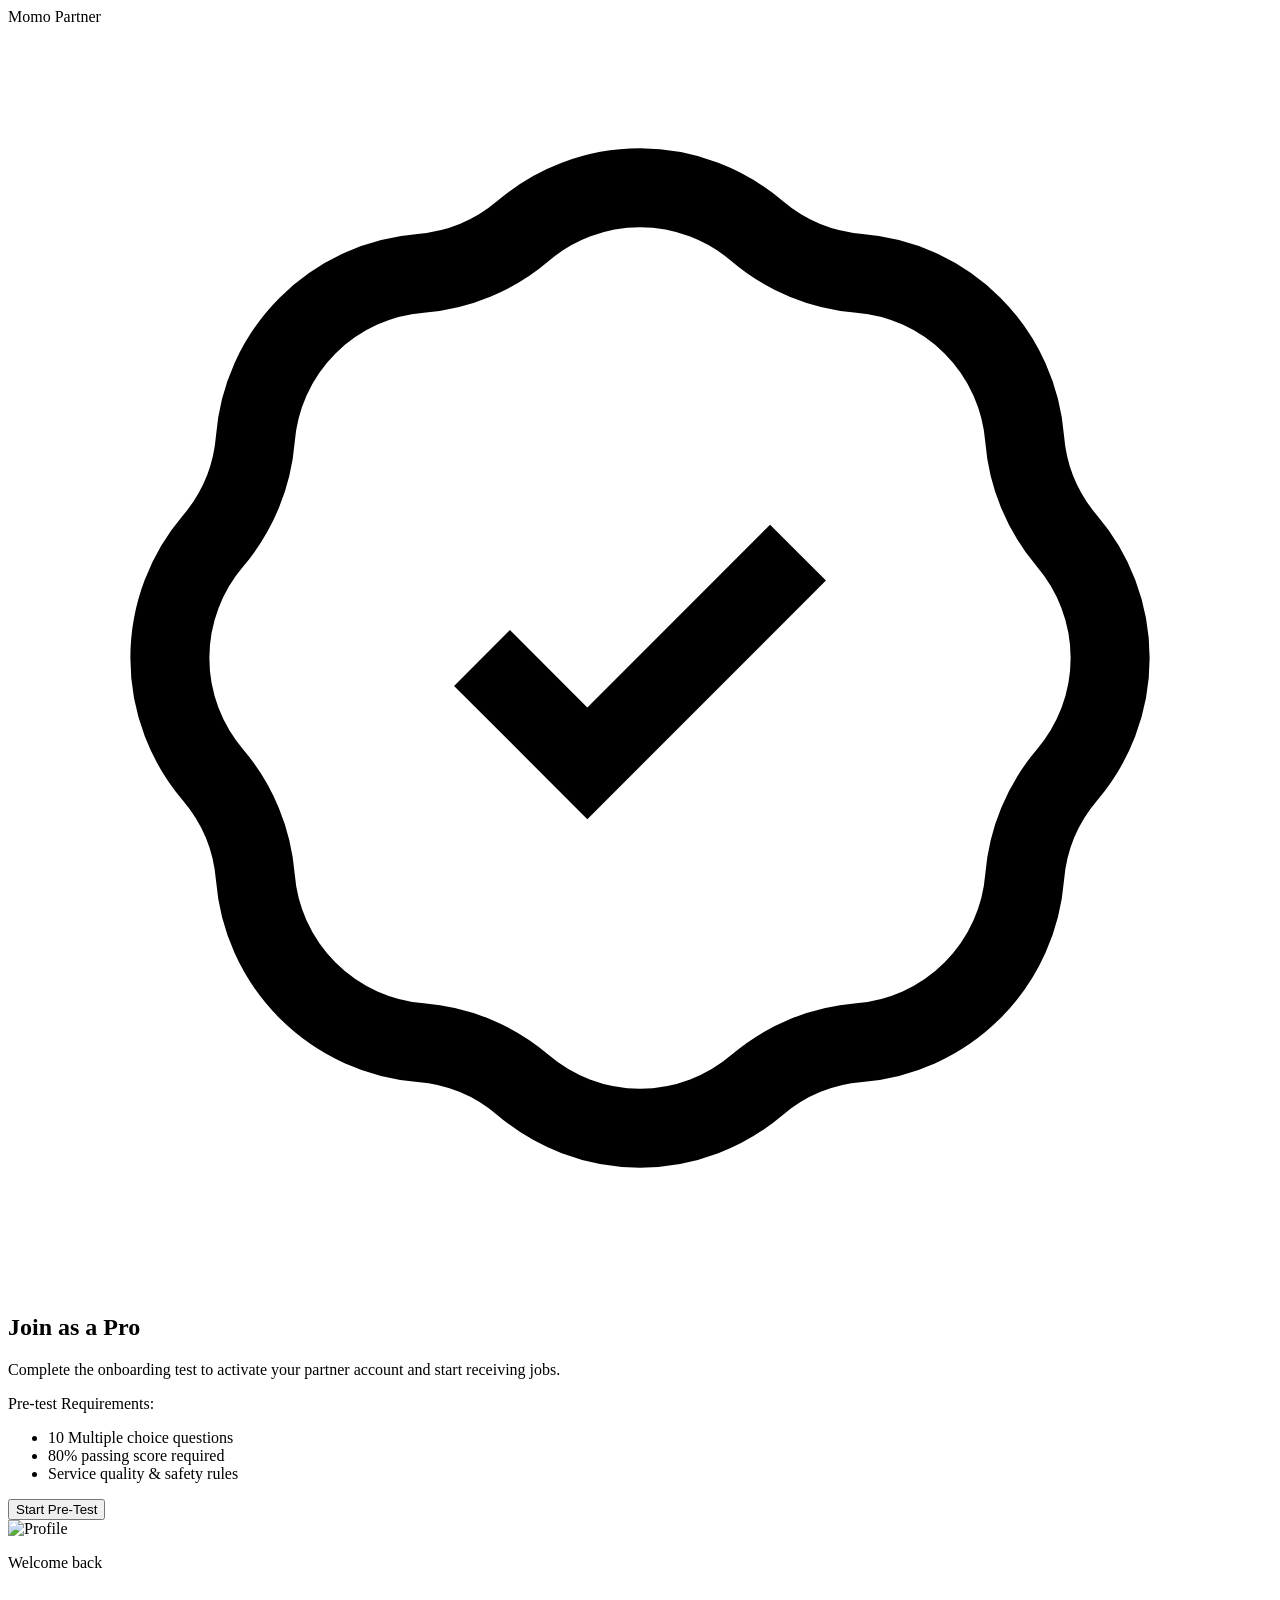
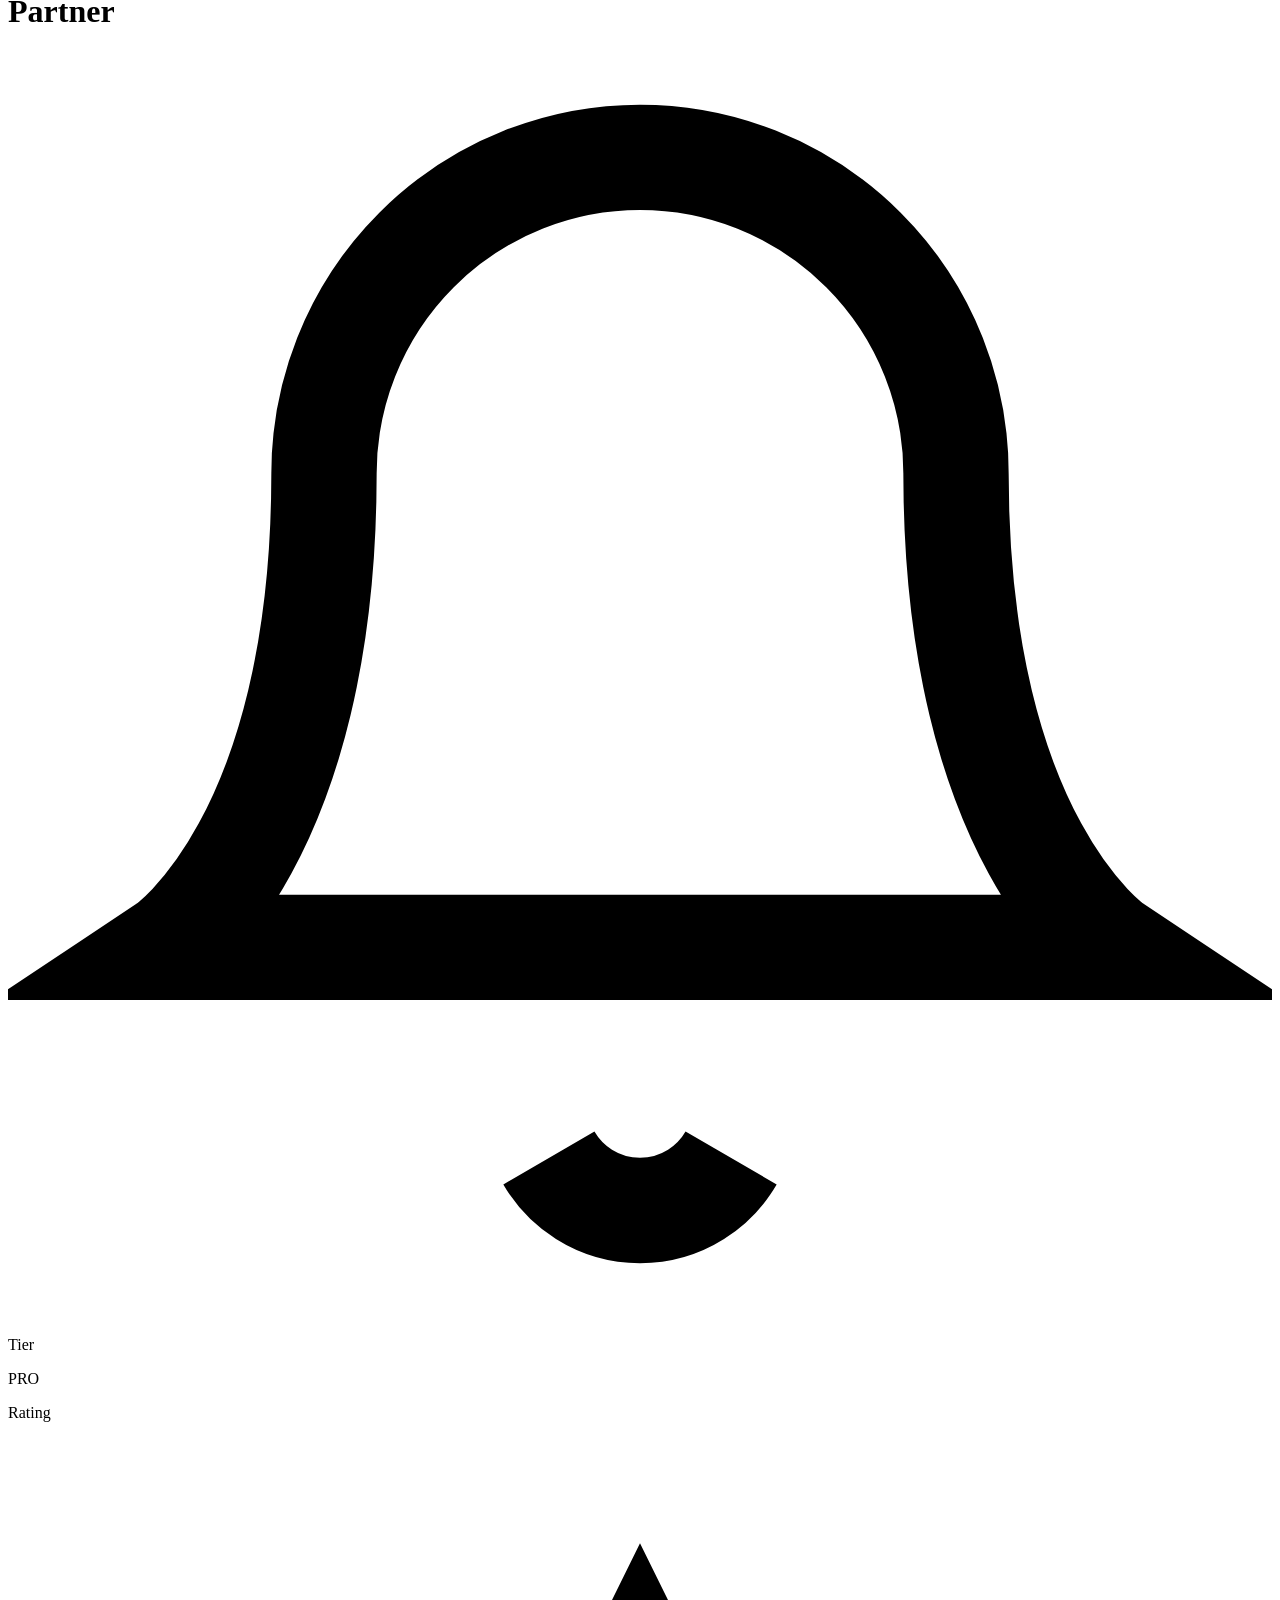
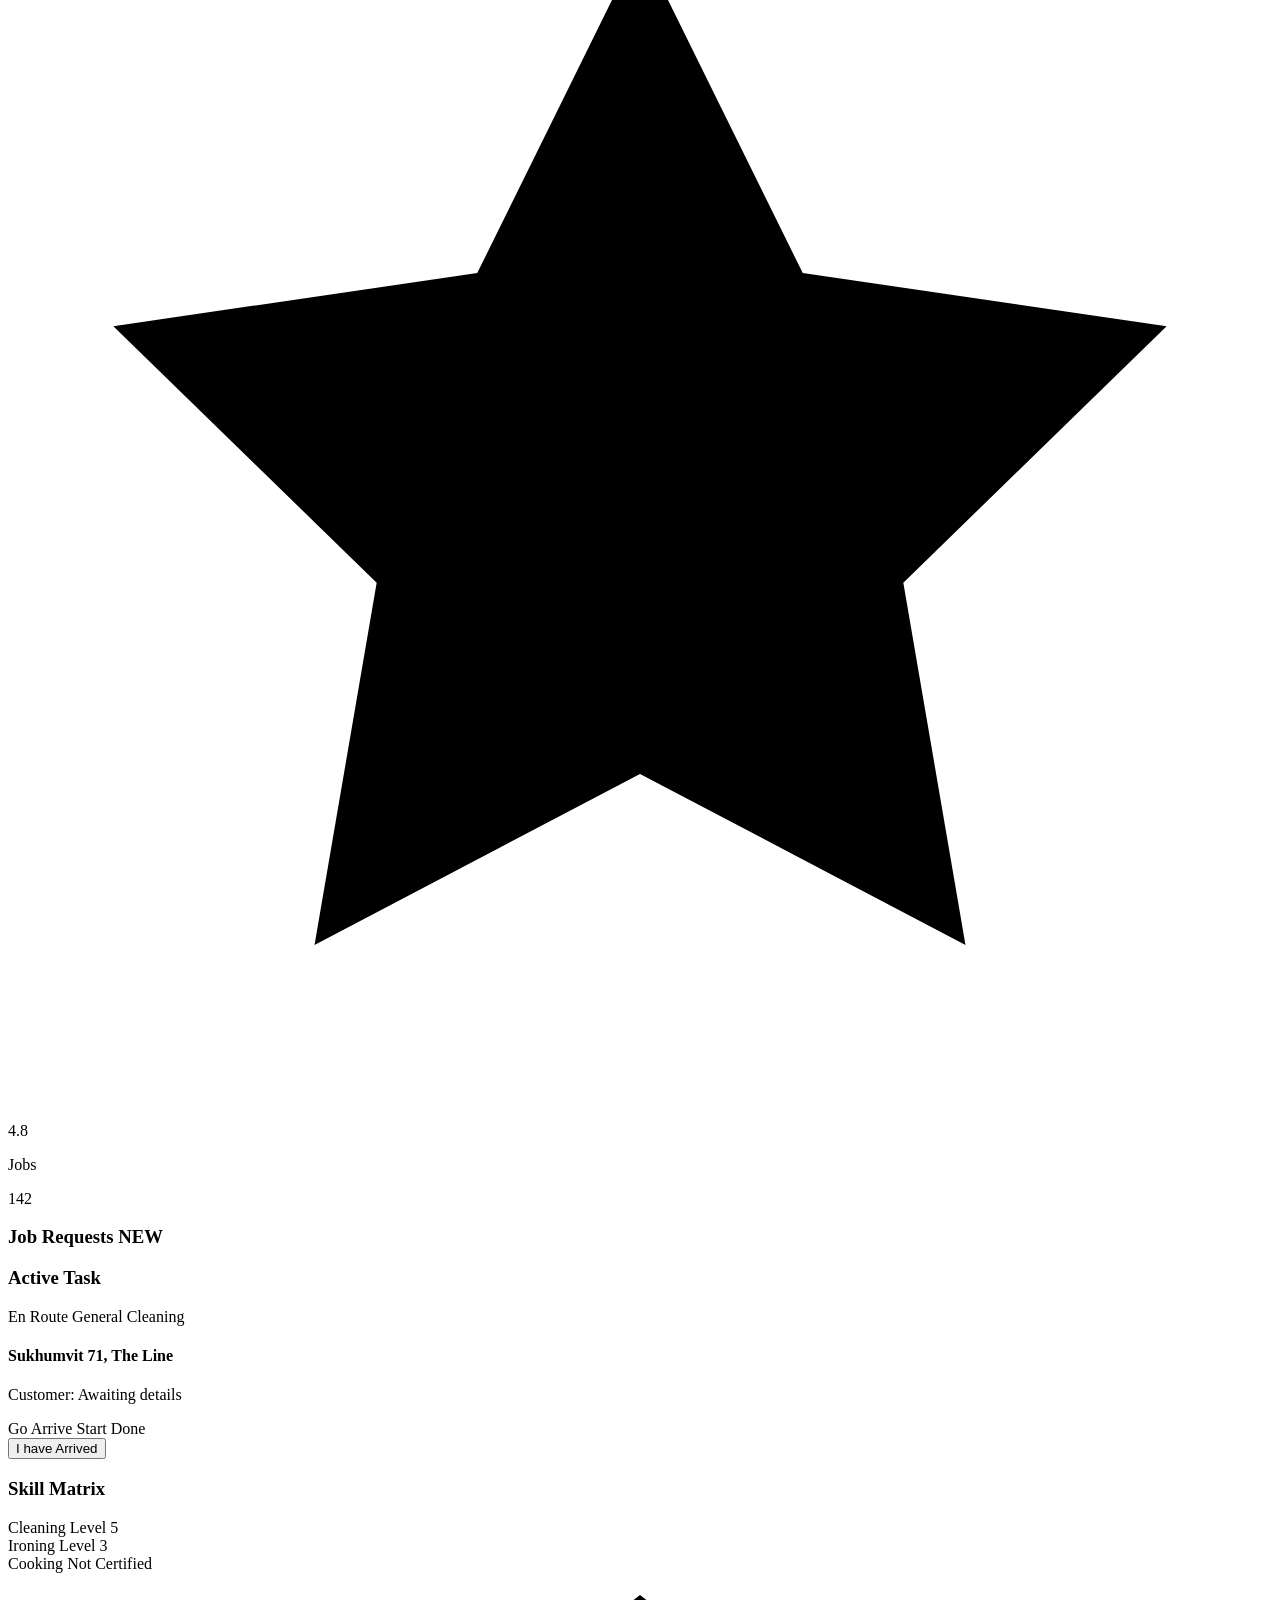
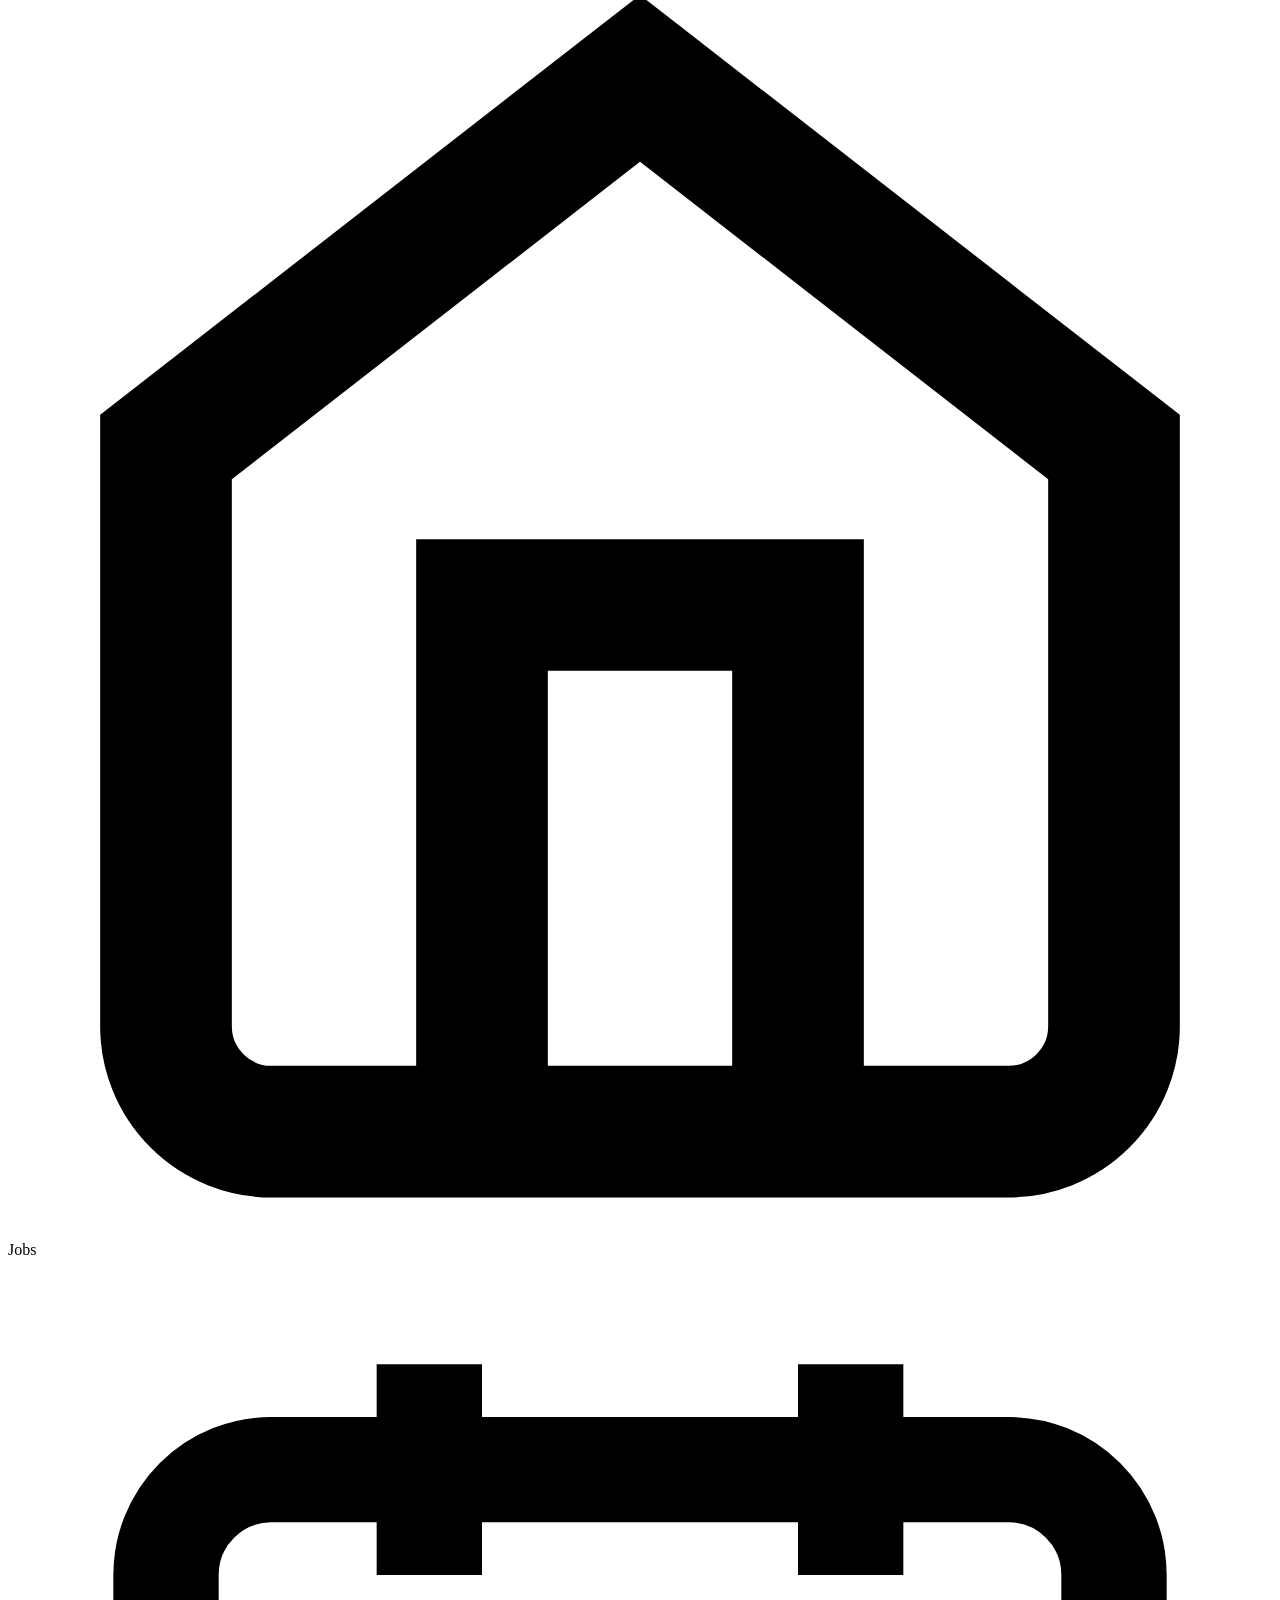
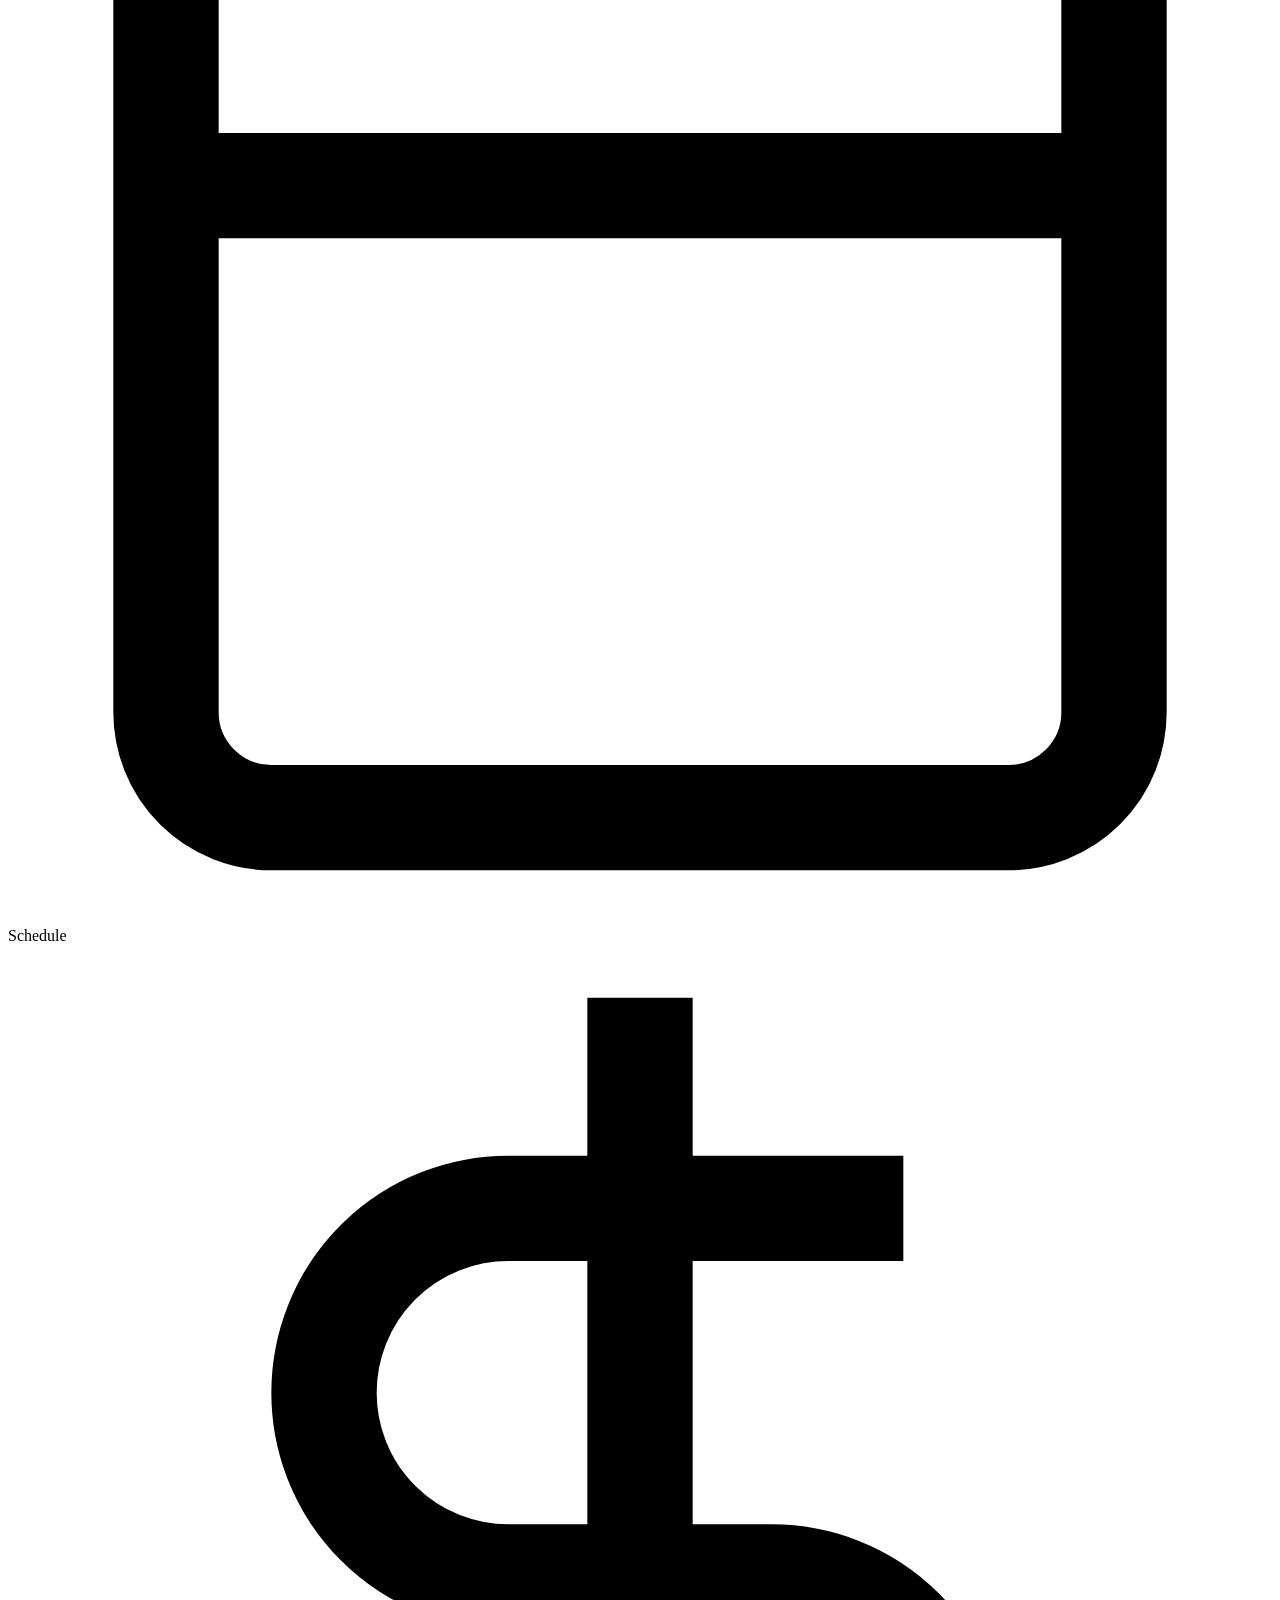
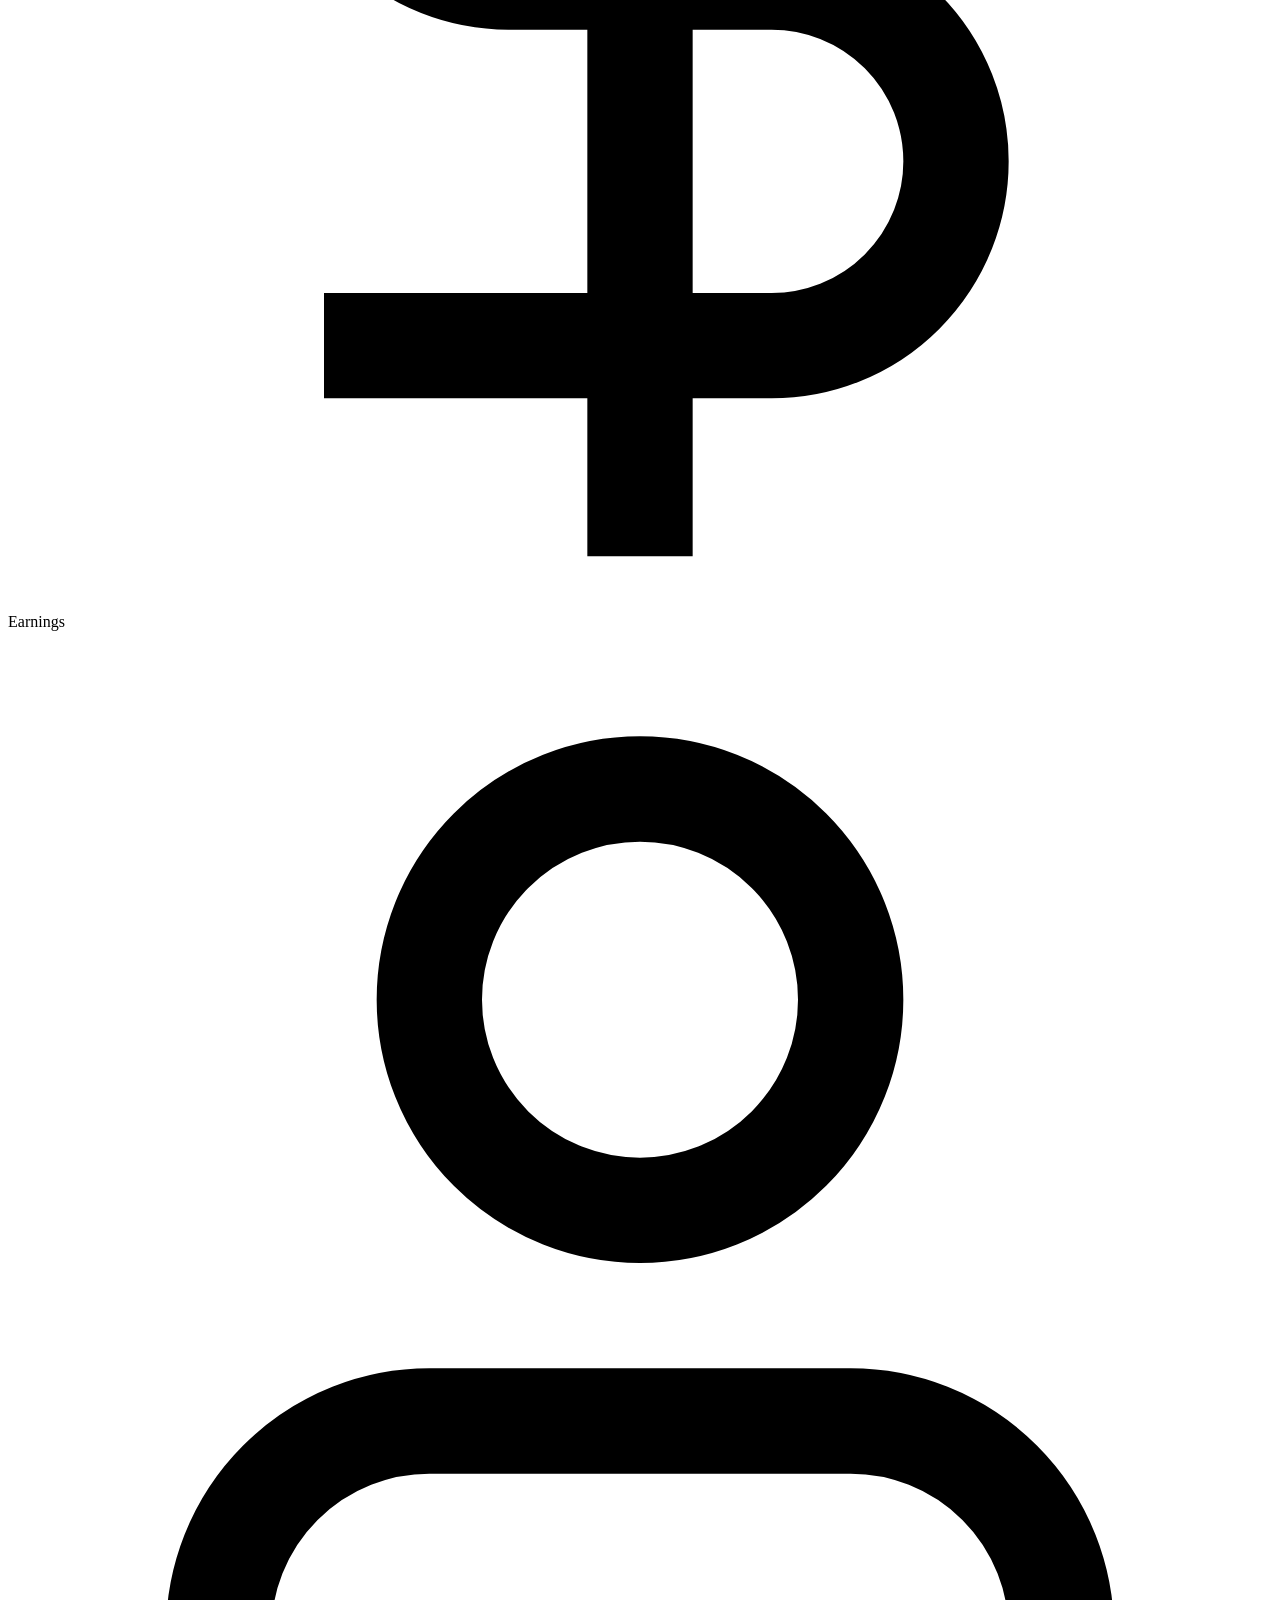
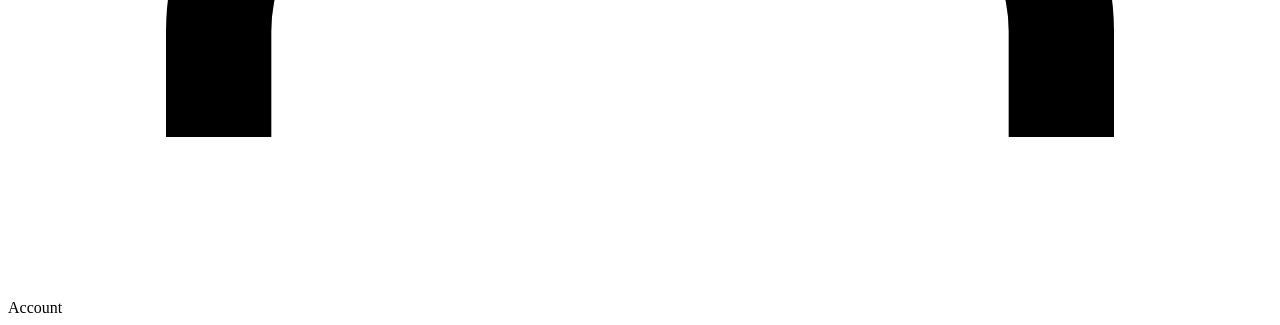
==== app/static/maid/index.html @ bbf33299 "feat: complete milestones 2 & 3 including LIFF integration, maid portal, and full API connectivity" ====
<!DOCTYPE html>
<html lang="en">
<head>
    <meta charset="UTF-8">
    <meta name="viewport" content="width=device-width, initial-scale=1.0, maximum-scale=1.0, user-scalable=no, viewport-fit=cover">
    <title>Momo Pro — Partner Portal</title>
    <script src="https://cdn.tailwindcss.com"></script>
    <script charset="utf-8" src="https://static.line-scdn.net/liff/edge/2/sdk.js"></script>
    <link rel="stylesheet" href="/static/maid/css/maid_style.css">
    <script>
        tailwind.config = {
            theme: {
                extend: {
                    fontFamily: { sans: ['"Inter"', 'sans-serif'] },
                    colors: {
                        partner: { DEFAULT: '#1e40af', light: '#3b82f6', dark: '#1e3a8a', surface: '#eff6ff' },
                        slate: { 800: '#1e293b', 500: '#64748b', 400: '#94a3b8', 100: '#f1f5f9', 50: '#f8fafc' }
                    }
                }
            }
        }
    </script>
</head>
<body>

<div id="app-container">
    
    <div id="loading">
        <div class="spinner-large"></div>
        <div class="font-bold tracking-widest uppercase text-sm mt-2 text-white">Momo Partner</div>
    </div>

    <!-- Intro / Onboarding Screen -->
    <div id="intro-page" class="absolute inset-0 bg-white z-40 hidden flex-col">
        <div class="flex-1 p-8 flex flex-col justify-center items-center text-center">
            <div class="w-24 h-24 bg-partner-surface rounded-full flex items-center justify-center mb-6">
                <svg class="w-12 h-12 text-partner" fill="none" stroke="currentColor" stroke-width="1.5" viewBox="0 0 24 24">
                    <path d="M9 12l2 2 4-4M7.835 4.697a3.42 3.42 0 001.946-.806 3.42 3.42 0 014.438 0 3.42 3.42 0 001.946.806 3.42 3.42 0 013.138 3.138 3.42 3.42 0 00.806 1.946 3.42 3.42 0 010 4.438 3.42 3.42 0 00-.806 1.946 3.42 3.42 0 01-3.138 3.138 3.42 3.42 0 00-1.946.806 3.42 3.42 0 01-4.438 0 3.42 3.42 0 00-1.946-.806 3.42 3.42 0 01-3.138-3.138 3.42 3.42 0 00-.806-1.946 3.42 3.42 0 010-4.438 3.42 3.42 0 00.806-1.946 3.42 3.42 0 013.138-3.138z"></path>
                </svg>
            </div>
            <h2 class="font-extrabold text-[28px] text-slate-800 leading-tight mb-3">Join as a Pro</h2>
            <p class="text-slate-500 text-[14px] mb-8">Complete the onboarding test to activate your partner account and start receiving jobs.</p>
            
            <div class="w-full bg-slate-50 border border-slate-100 rounded-2xl p-5 mb-8 text-left">
                <p class="font-bold text-[14px] text-slate-800 mb-2">Pre-test Requirements:</p>
                <ul class="text-[12px] text-slate-500 space-y-2">
                    <li class="flex items-center gap-2"><div class="w-1.5 h-1.5 rounded-full bg-partner"></div> 10 Multiple choice questions</li>
                    <li class="flex items-center gap-2"><div class="w-1.5 h-1.5 rounded-full bg-partner"></div> 80% passing score required</li>
                    <li class="flex items-center gap-2"><div class="w-1.5 h-1.5 rounded-full bg-partner"></div> Service quality & safety rules</li>
                </ul>
            </div>

            <button onclick="startOnboarding()" class="w-full bg-partner text-white font-bold py-4 rounded-[16px] shadow-lg shadow-partner/20 btn-press">
                Start Pre-Test
            </button>
        </div>
    </div>

    <!-- Main Dashboard -->
    <div id="app-content" class="h-full w-full overflow-y-auto scroll-hide pb-[100px]">
        <div class="h-[env(safe-area-inset-top,0px)] bg-partner"></div>

        <!-- Profile Header -->
        <header class="bg-partner px-6 pt-8 pb-10 rounded-b-[32px] text-white shadow-md relative">
            <div class="flex items-center justify-between mb-6">
                <div class="flex items-center gap-4">
                    <div class="relative">
                        <img id="maid-picture" src="https://ui-avatars.com/api/?name=Partner&background=eff6ff&color=1e40af" class="w-14 h-14 rounded-2xl object-cover border-2 border-white/20" alt="Profile">
                        <div class="absolute -bottom-1 -right-1 w-4 h-4 bg-green-400 border-2 border-partner rounded-full"></div>
                    </div>
                    <div>
                        <p class="text-[11px] font-bold text-white/60 uppercase tracking-widest mb-0.5">Welcome back</p>
                        <h1 class="font-extrabold text-[20px] leading-none" id="maid-name">Partner</h1>
                    </div>
                </div>
                <div class="bg-white/10 p-2.5 rounded-xl border border-white/10">
                    <svg class="w-5 h-5" fill="none" stroke="currentColor" stroke-width="2" viewBox="0 0 24 24"><path d="M18 8A6 6 0 0 0 6 8c0 7-3 9-3 9h18s-3-2-3-9"></path><path d="M13.73 21a2 2 0 0 1-3.46 0"></path></svg>
                </div>
            </div>

            <div class="bg-white/10 border border-white/20 rounded-2xl p-4 flex items-center justify-between backdrop-blur-sm">
                <div class="text-center flex-1">
                    <p class="text-[10px] uppercase font-bold text-white/60 mb-1">Tier</p>
                    <p class="text-[16px] font-black tracking-tight" id="maid-tier">PRO</p>
                </div>
                <div class="w-[1px] h-8 bg-white/20"></div>
                <div class="text-center flex-1">
                    <p class="text-[10px] uppercase font-bold text-white/60 mb-1">Rating</p>
                    <div class="flex items-center justify-center gap-1">
                        <svg class="w-3.5 h-3.5 text-yellow-400 fill-current" viewBox="0 0 24 24"><polygon points="12,2 15.09,8.26 22,9.27 17,14.14 18.18,21.02 12,17.77 5.82,21.02 7,14.14 2,9.27 8.91,8.26"/></svg>
                        <p class="text-[16px] font-black tracking-tight" id="maid-rating">4.8</p>
                    </div>
                </div>
                <div class="w-[1px] h-8 bg-white/20"></div>
                <div class="text-center flex-1">
                    <p class="text-[10px] uppercase font-bold text-white/60 mb-1">Jobs</p>
                    <p class="text-[16px] font-black tracking-tight" id="maid-jobs">142</p>
                </div>
            </div>
        </header>

        <!-- Broadcast Jobs -->
        <section class="px-6 mt-6">
            <div class="flex items-center justify-between mb-4">
                <h3 class="font-bold text-slate-800 text-[16px]">Job Requests <span class="bg-red-500 text-white text-[10px] px-2 py-0.5 rounded-full ml-1 animate-pulse">NEW</span></h3>
            </div>
            
            <div class="flex flex-col gap-4" id="jobs-container">
                <!-- Jobs will be rendered here by JS -->
            </div>
        </section>

        <!-- Active Job Tracking (Hidden by default, shown when job accepted) -->
        <section id="active-job-section" class="px-6 mt-8 hidden">
            <h3 class="font-bold text-slate-800 text-[16px] mb-4">Active Task</h3>
            <div class="bg-slate-800 rounded-[20px] p-5 text-white shadow-xl relative overflow-hidden">
                <div class="absolute right-0 top-0 w-32 h-32 bg-white/5 rounded-full blur-xl -mr-10 -mt-10"></div>
                <div class="relative z-10">
                    <div class="flex items-center justify-between mb-2">
                        <span class="bg-partner text-[10px] font-bold px-2 py-1 rounded uppercase tracking-widest">En Route</span>
                        <span class="font-bold text-[14px]" id="active-job-type">General Cleaning</span>
                    </div>
                    <h4 class="font-black text-[20px] mb-1" id="active-job-location">Sukhumvit 71, The Line</h4>
                    <p class="text-[12px] text-slate-400 mb-6">Customer: Awaiting details</p>
                    
                    <div class="grid grid-cols-4 gap-2 mb-2">
                        <div class="h-1.5 bg-partner rounded-full"></div>
                        <div class="h-1.5 bg-slate-600 rounded-full" id="prog-2"></div>
                        <div class="h-1.5 bg-slate-600 rounded-full" id="prog-3"></div>
                        <div class="h-1.5 bg-slate-600 rounded-full" id="prog-4"></div>
                    </div>
                    <div class="flex justify-between text-[10px] font-bold text-slate-400 uppercase">
                        <span>Go</span>
                        <span>Arrive</span>
                        <span>Start</span>
                        <span>Done</span>
                    </div>

                    <button id="status-btn" class="w-full bg-white text-slate-900 font-black text-[14px] py-4 rounded-xl mt-6 btn-press" onclick="nextStatus()">
                        I have Arrived
                    </button>
                </div>
            </div>
        </section>
        
        <!-- Skill Matrix -->
        <section class="px-6 mt-8 mb-6">
            <h3 class="font-bold text-slate-800 text-[16px] mb-4">Skill Matrix</h3>
            <div class="bg-white rounded-[20px] p-5 shadow-card border border-slate-100 flex flex-col gap-3">
                <!-- Skill -->
                <div>
                    <div class="flex justify-between items-center mb-1">
                        <span class="text-[13px] font-bold text-slate-800">Cleaning</span>
                        <span class="text-[12px] font-black text-partner">Level 5</span>
                    </div>
                    <div class="w-full bg-slate-100 rounded-full h-2">
                        <div class="bg-partner h-2 rounded-full" style="width: 100%"></div>
                    </div>
                </div>
                <!-- Skill -->
                <div>
                    <div class="flex justify-between items-center mb-1">
                        <span class="text-[13px] font-bold text-slate-800">Ironing</span>
                        <span class="text-[12px] font-black text-partner">Level 3</span>
                    </div>
                    <div class="w-full bg-slate-100 rounded-full h-2">
                        <div class="bg-partner h-2 rounded-full" style="width: 60%"></div>
                    </div>
                </div>
                <!-- Skill -->
                <div>
                    <div class="flex justify-between items-center mb-1">
                        <span class="text-[13px] font-bold text-slate-800">Cooking</span>
                        <span class="text-[12px] font-bold text-slate-400">Not Certified</span>
                    </div>
                    <div class="w-full bg-slate-100 rounded-full h-2">
                        <div class="bg-slate-300 h-2 rounded-full" style="width: 0%"></div>
                    </div>
                </div>
            </div>
        </section>

    </div>

    <!-- Navigation -->
    <nav class="fixed bottom-0 w-full max-w-[430px] bg-white border-t border-slate-100 px-6 py-4 flex justify-between items-center pb-[calc(1rem+env(safe-area-inset-bottom))] z-20">
        <div class="flex flex-col items-center gap-1 text-partner cursor-pointer">
            <svg class="w-6 h-6" fill="none" stroke="currentColor" stroke-width="2.5" viewBox="0 0 24 24"><path d="M3 9l9-7 9 7v11a2 2 0 0 1-2 2H5a2 2 0 0 1-2-2z"></path><polyline points="9 22 9 12 15 12 15 22"></polyline></svg>
            <span class="text-[10px] font-bold">Jobs</span>
        </div>
        <div class="flex flex-col items-center gap-1 text-slate-400 cursor-pointer" onclick="showToast('Schedule management coming soon', 'info')">
            <svg class="w-6 h-6" fill="none" stroke="currentColor" stroke-width="2" viewBox="0 0 24 24"><rect x="3" y="4" width="18" height="18" rx="2" ry="2"></rect><line x1="16" y1="2" x2="16" y2="6"></line><line x1="8" y1="2" x2="8" y2="6"></line><line x1="3" y1="10" x2="21" y2="10"></line></svg>
            <span class="text-[10px] font-bold">Schedule</span>
        </div>
        <div class="flex flex-col items-center gap-1 text-slate-400 cursor-pointer" onclick="showToast('Earnings dashboard coming soon', 'info')">
            <svg class="w-6 h-6" fill="none" stroke="currentColor" stroke-width="2" viewBox="0 0 24 24"><line x1="12" y1="1" x2="12" y2="23"></line><path d="M17 5H9.5a3.5 3.5 0 0 0 0 7h5a3.5 3.5 0 0 1 0 7H6"></path></svg>
            <span class="text-[10px] font-bold">Earnings</span>
        </div>
        <div class="flex flex-col items-center gap-1 text-slate-400 cursor-pointer" onclick="showToast('Partner settings coming soon', 'info')">
            <svg class="w-6 h-6" fill="none" stroke="currentColor" stroke-width="2" viewBox="0 0 24 24"><path d="M20 21v-2a4 4 0 0 0-4-4H8a4 4 0 0 0-4 4v2"></path><circle cx="12" cy="7" r="4"></circle></svg>
            <span class="text-[10px] font-bold">Account</span>
        </div>
    </nav>
</div>

<script src="/static/maid/js/maid_app.js"></script>
</body>
</html>
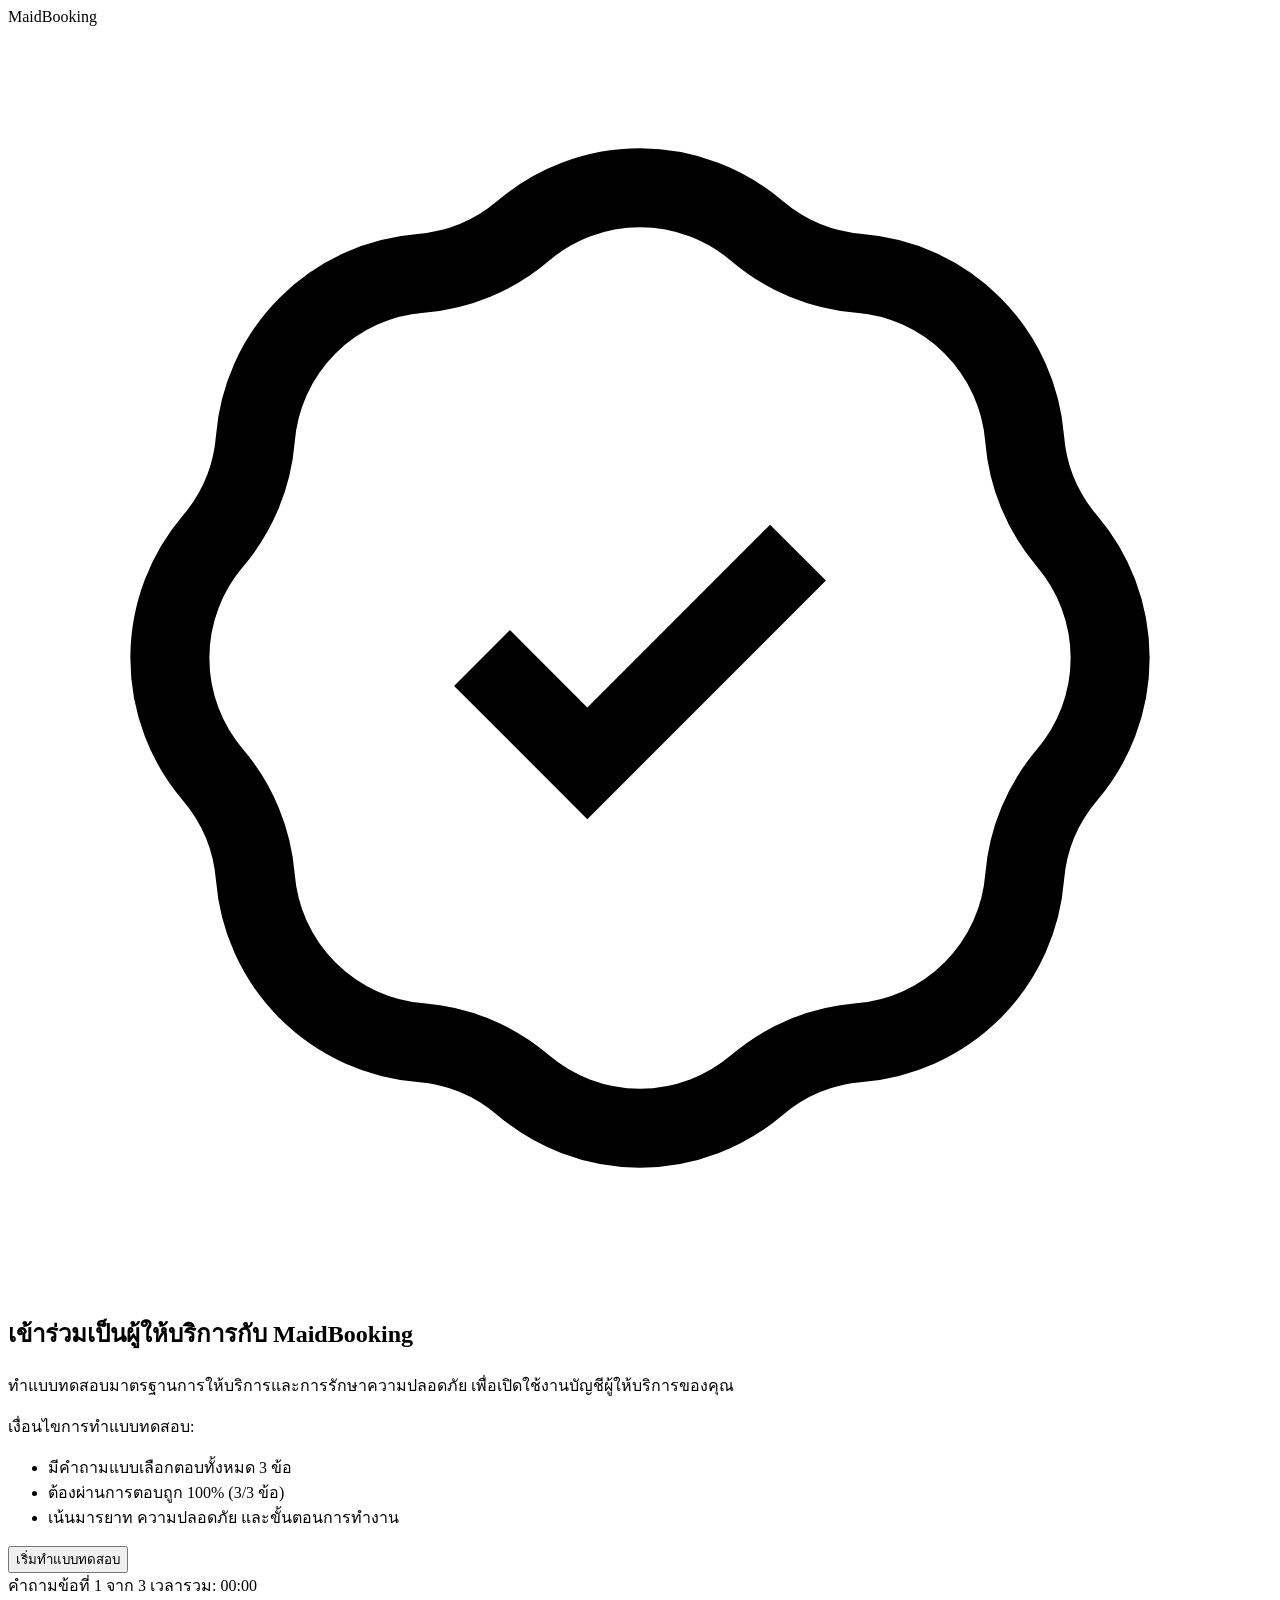
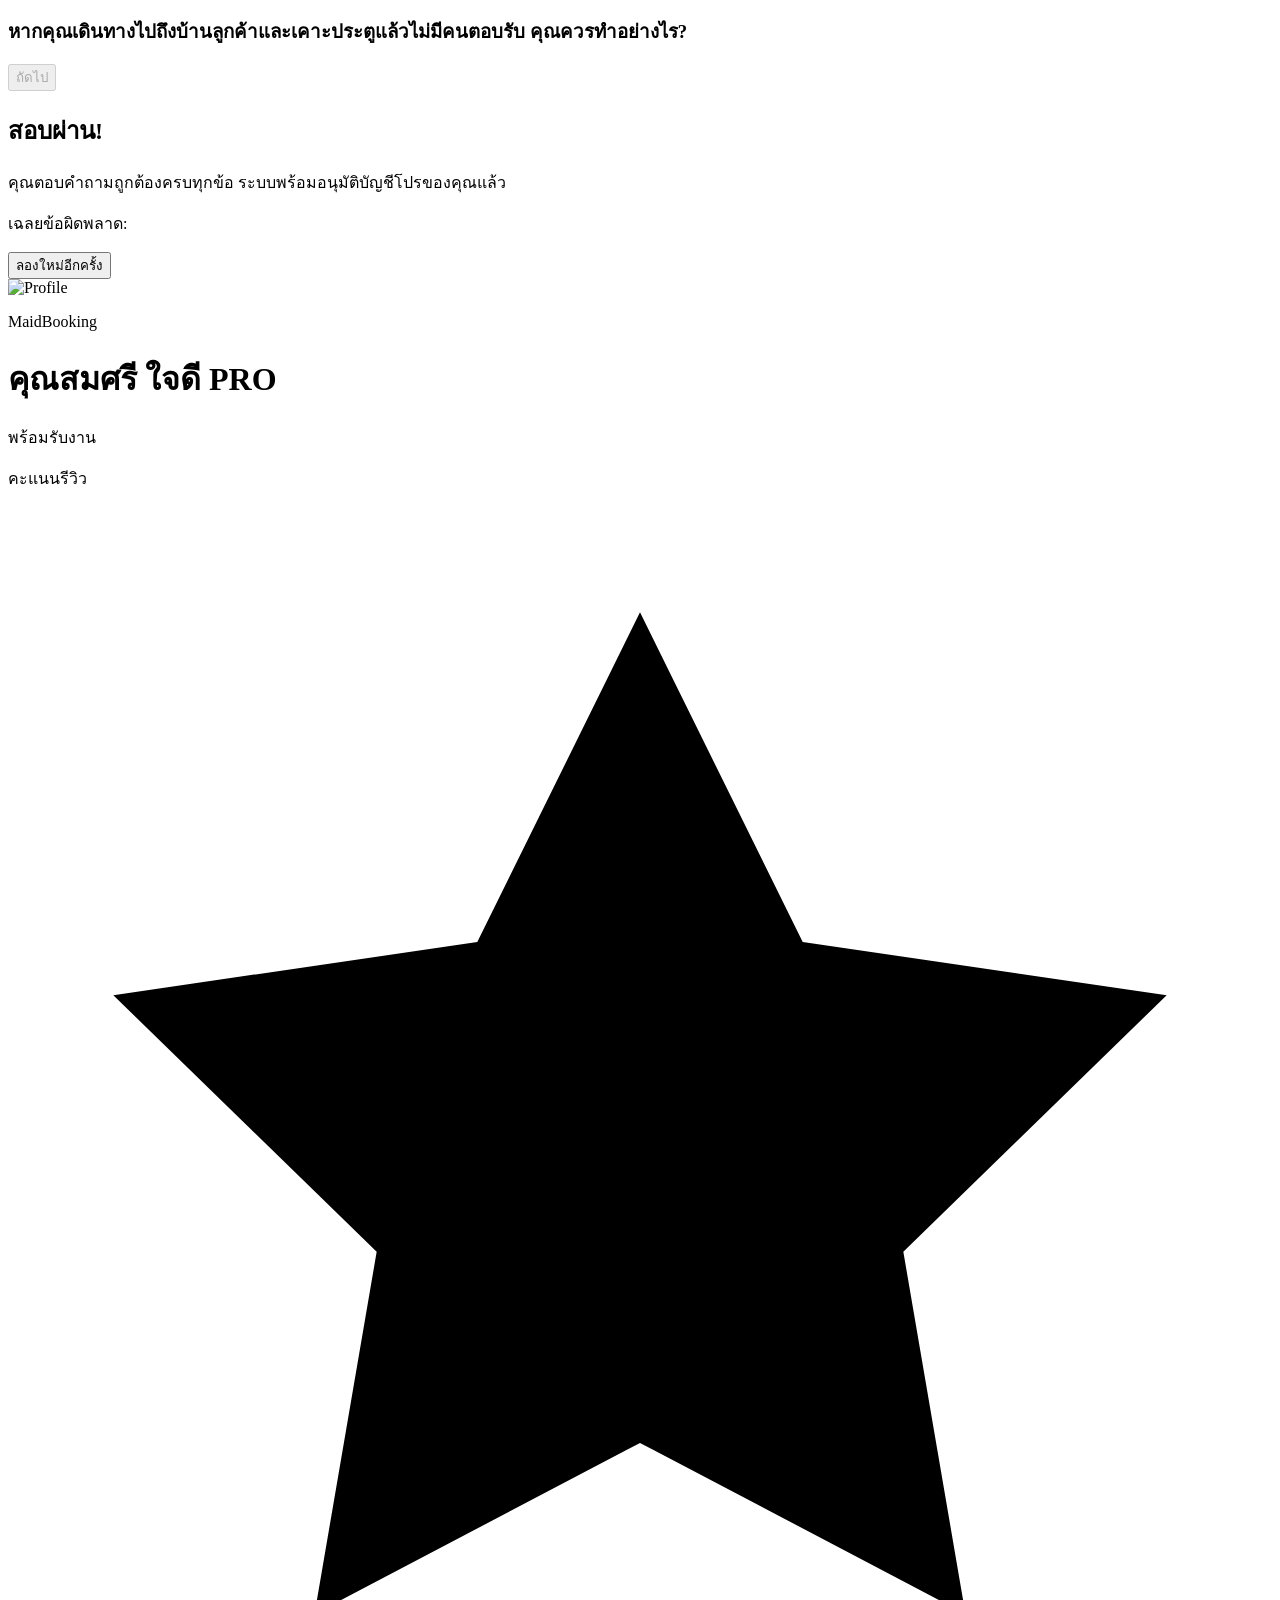
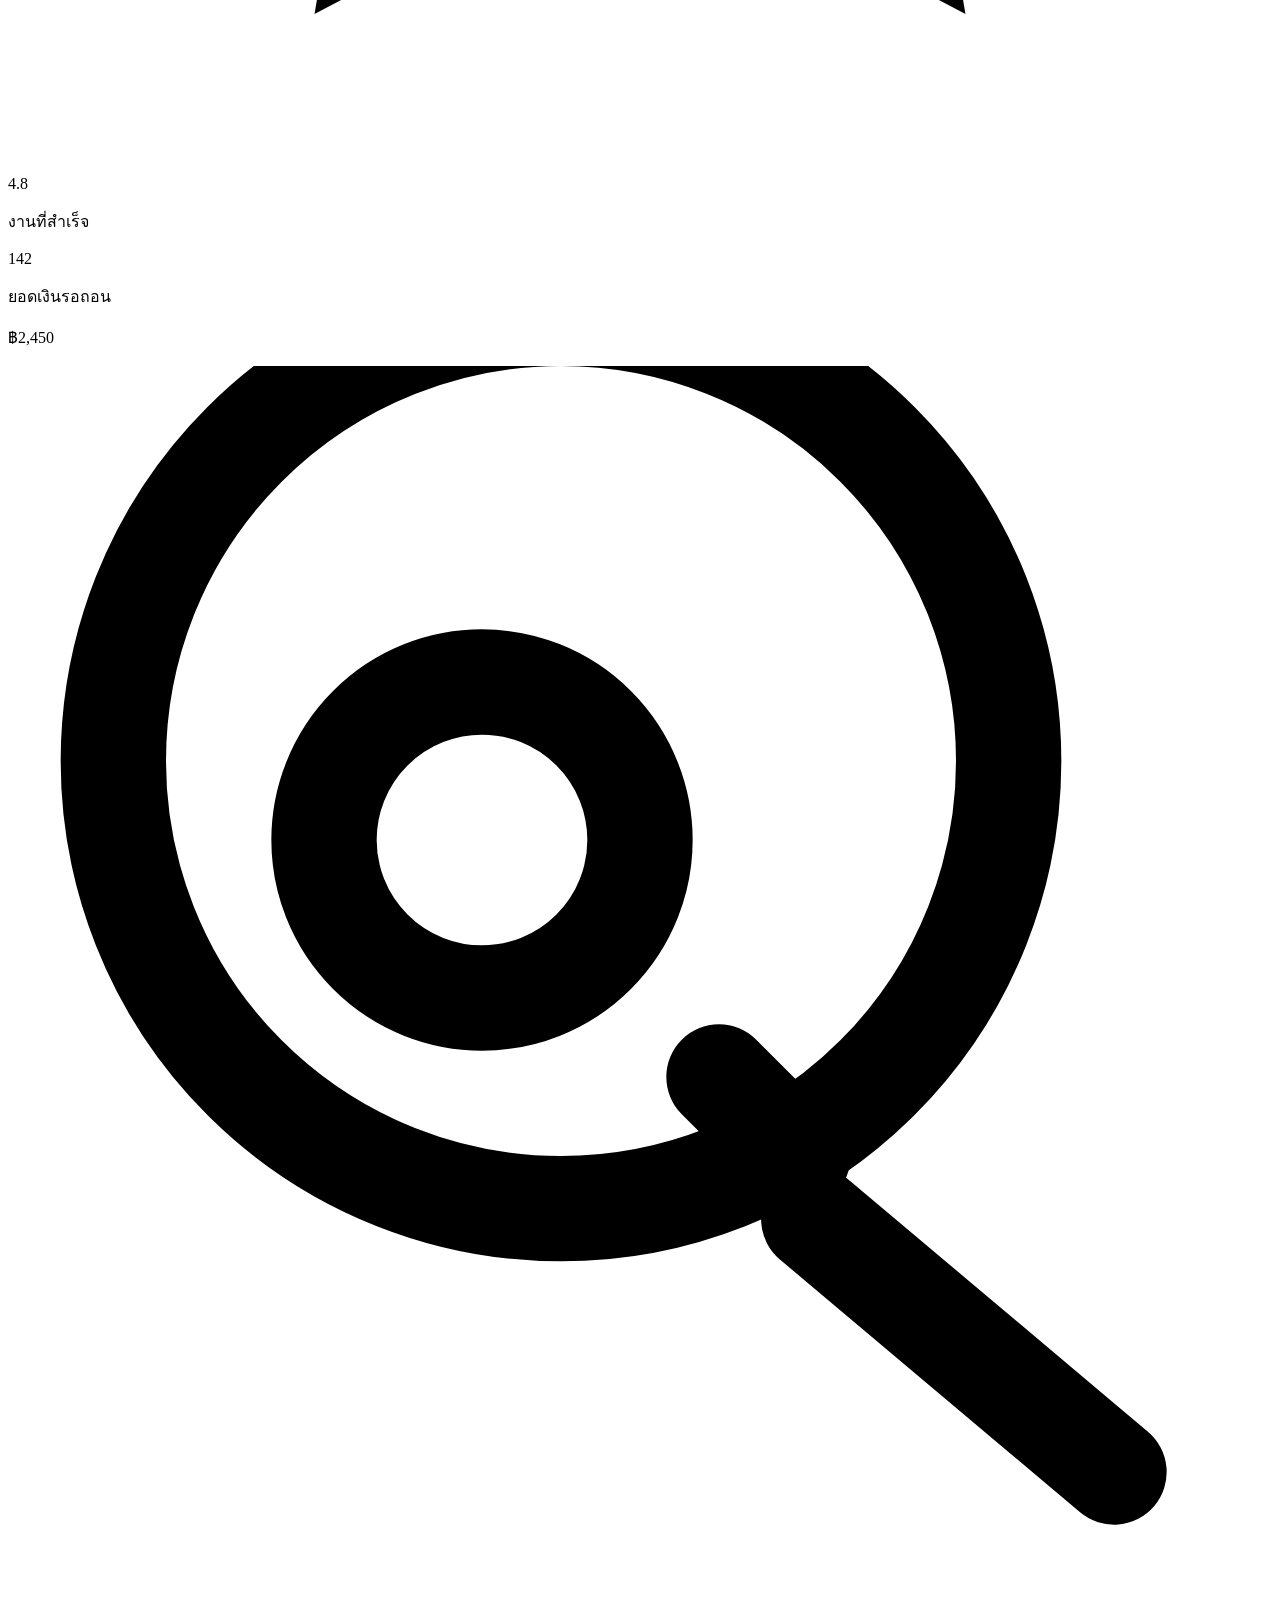
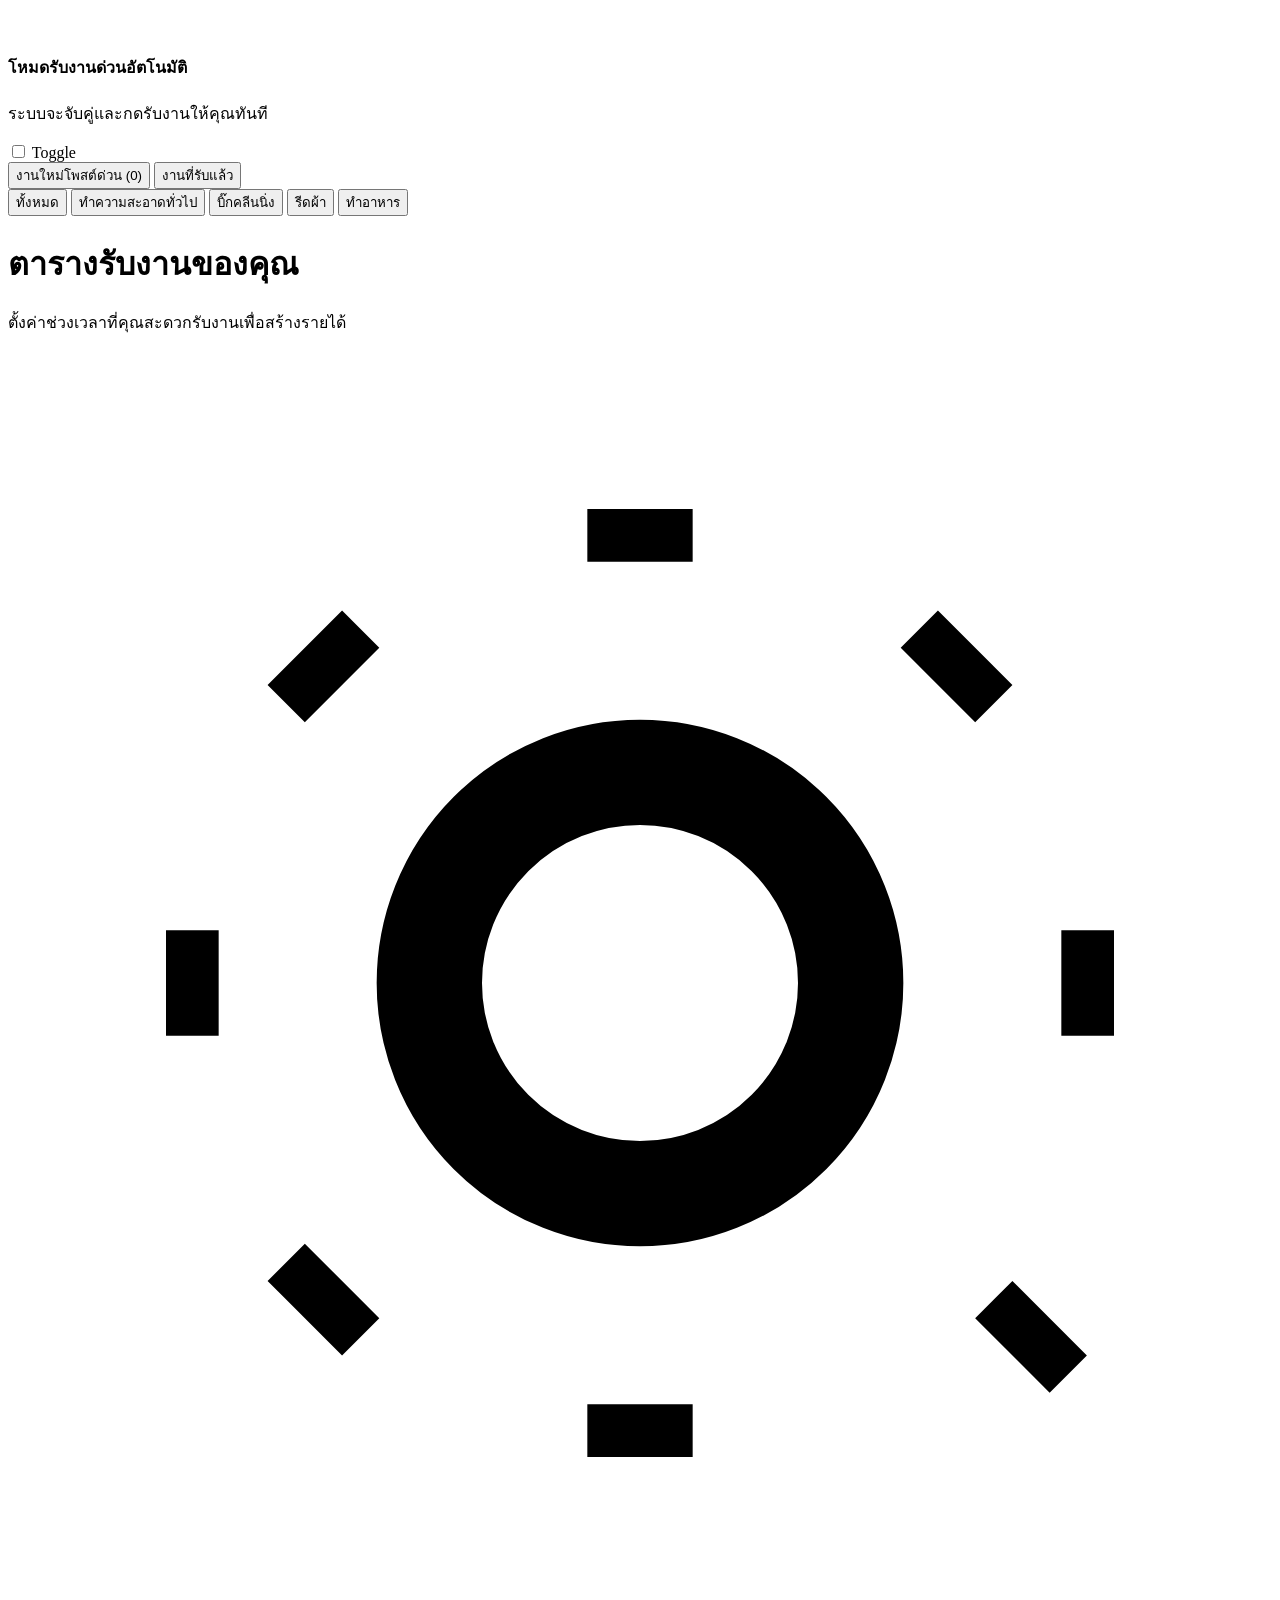
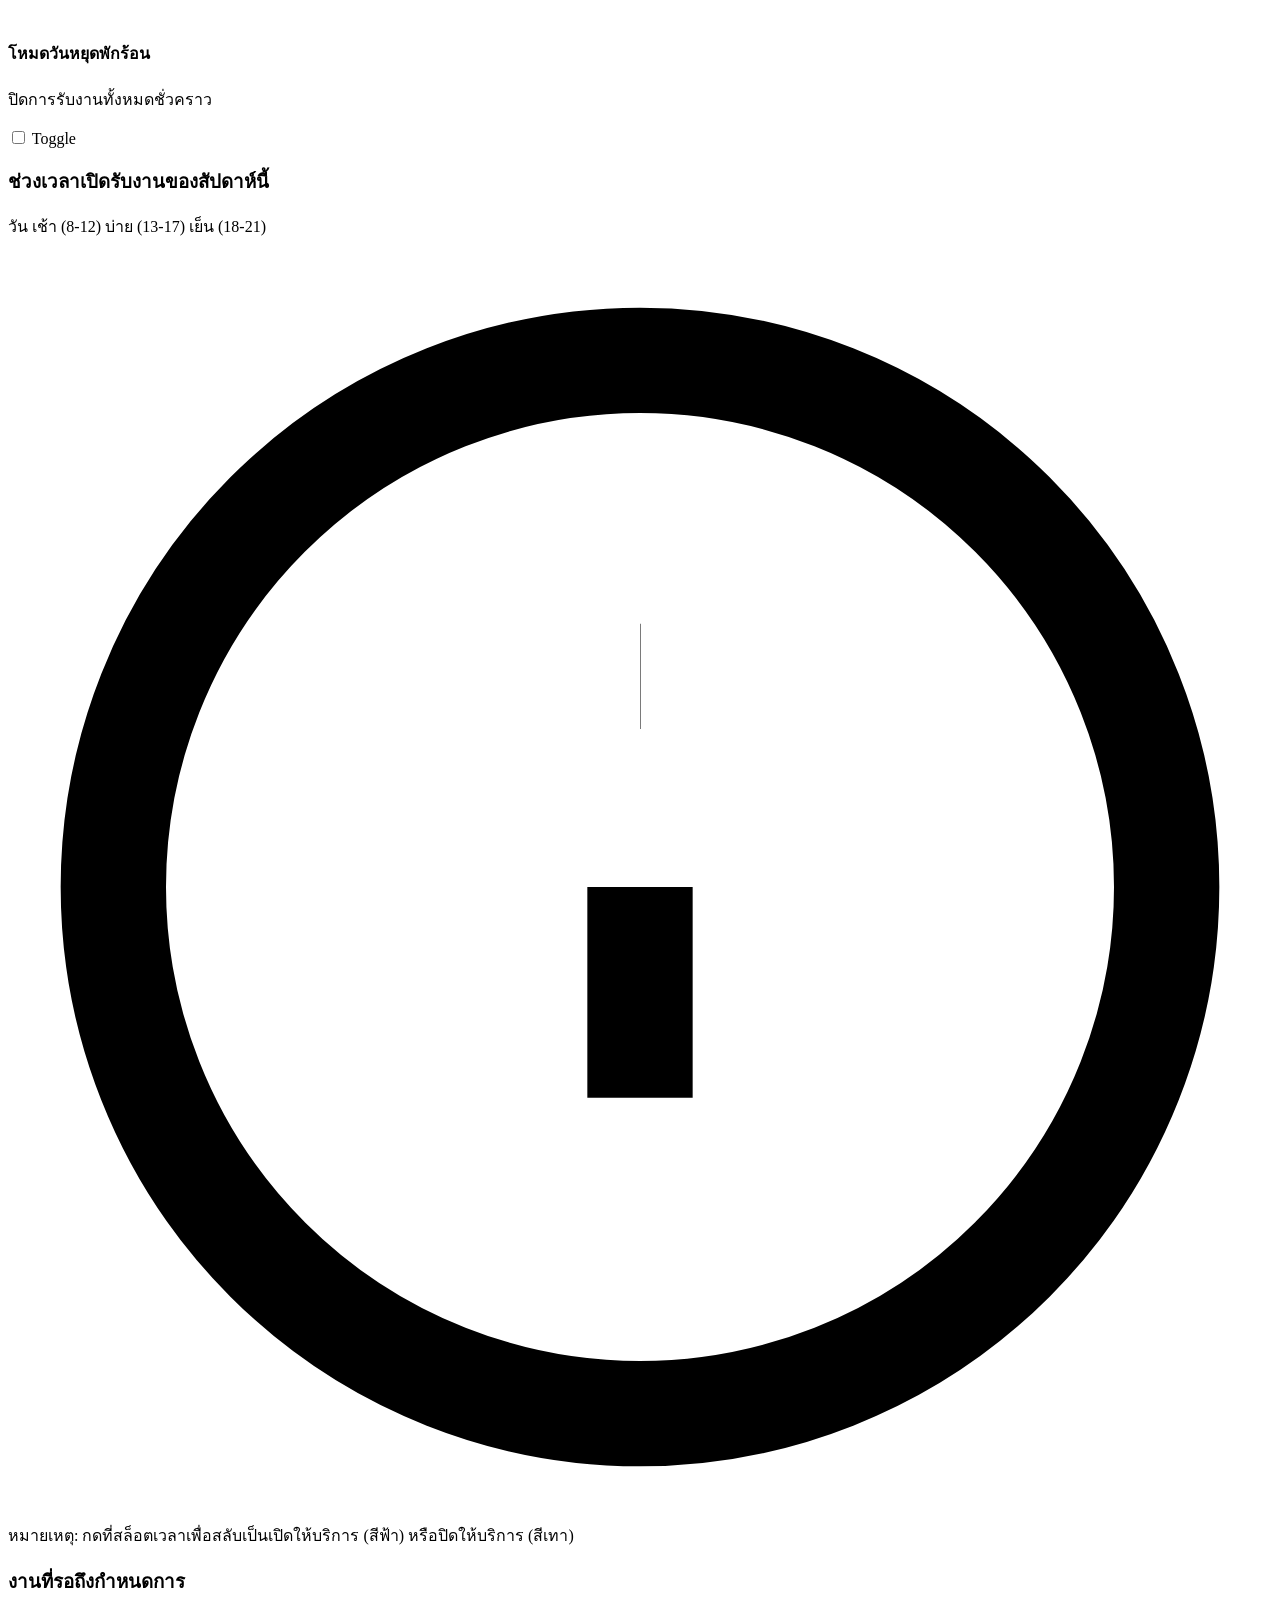
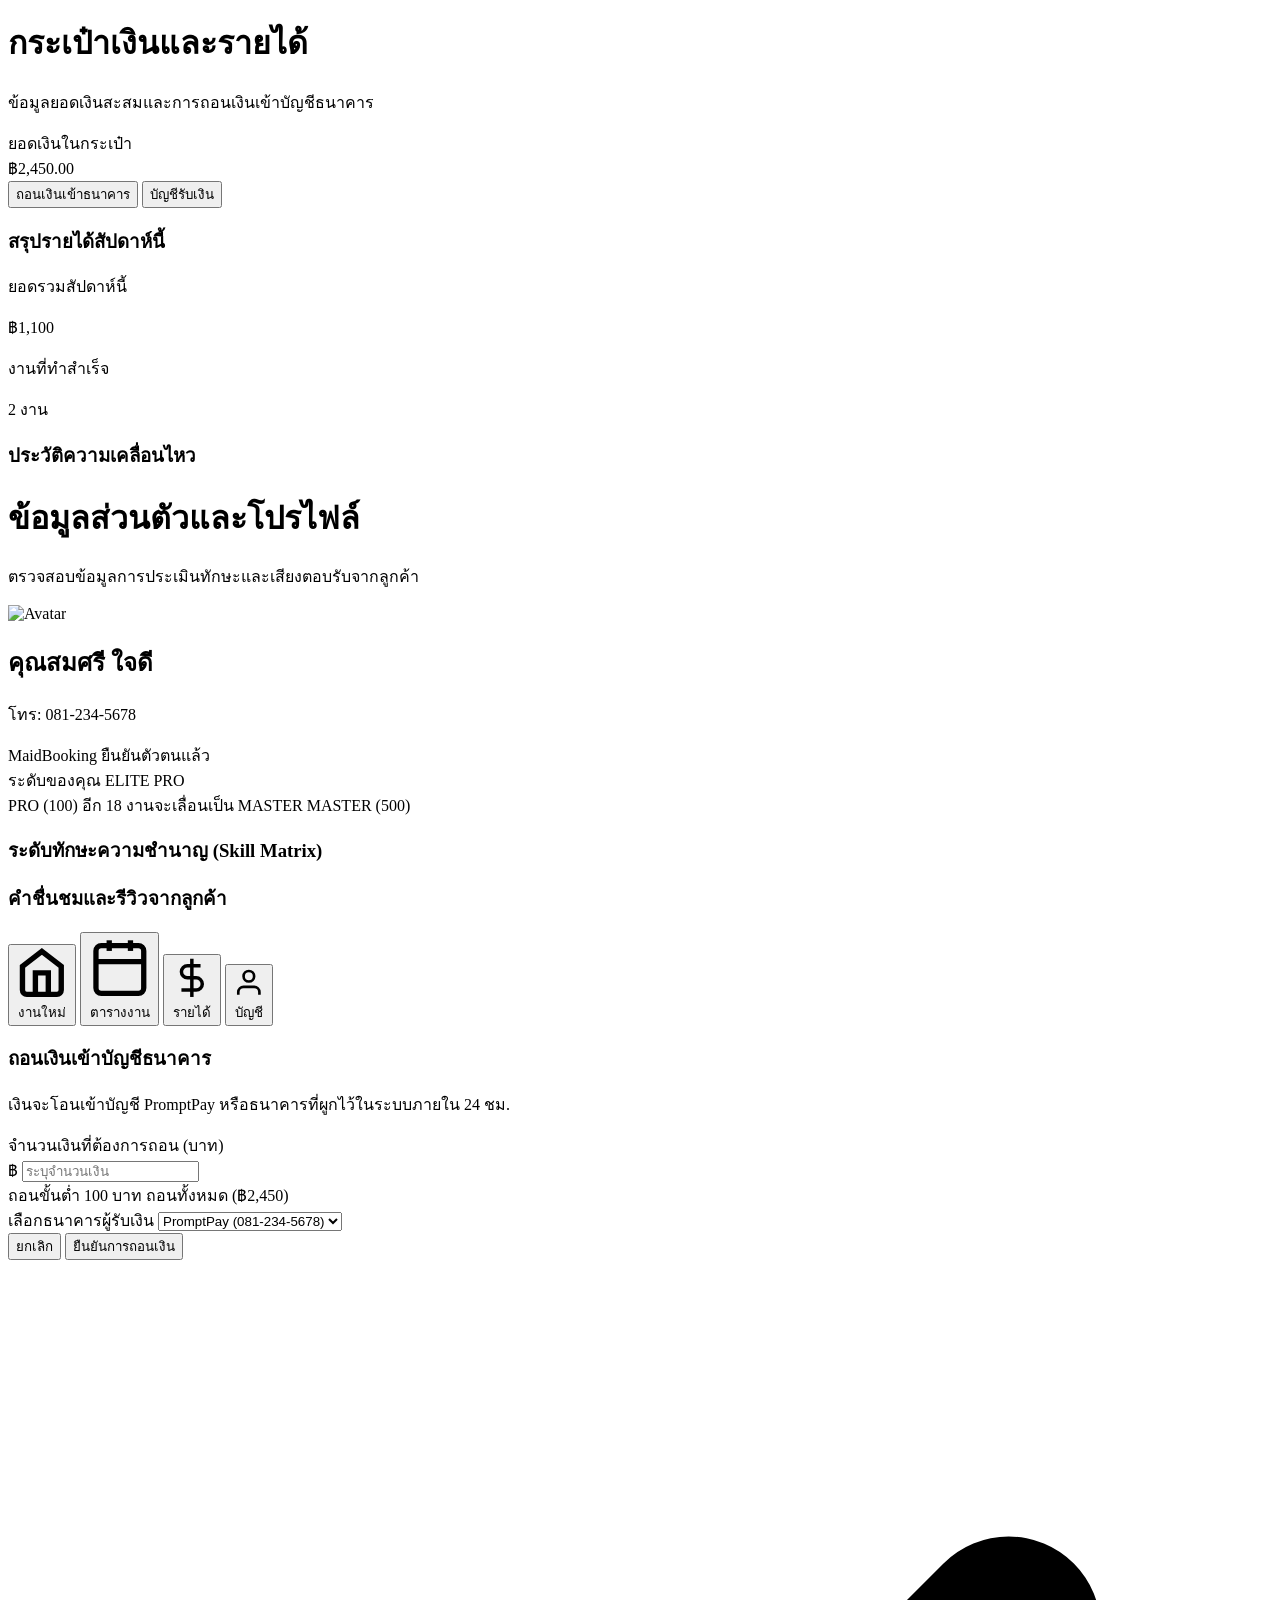
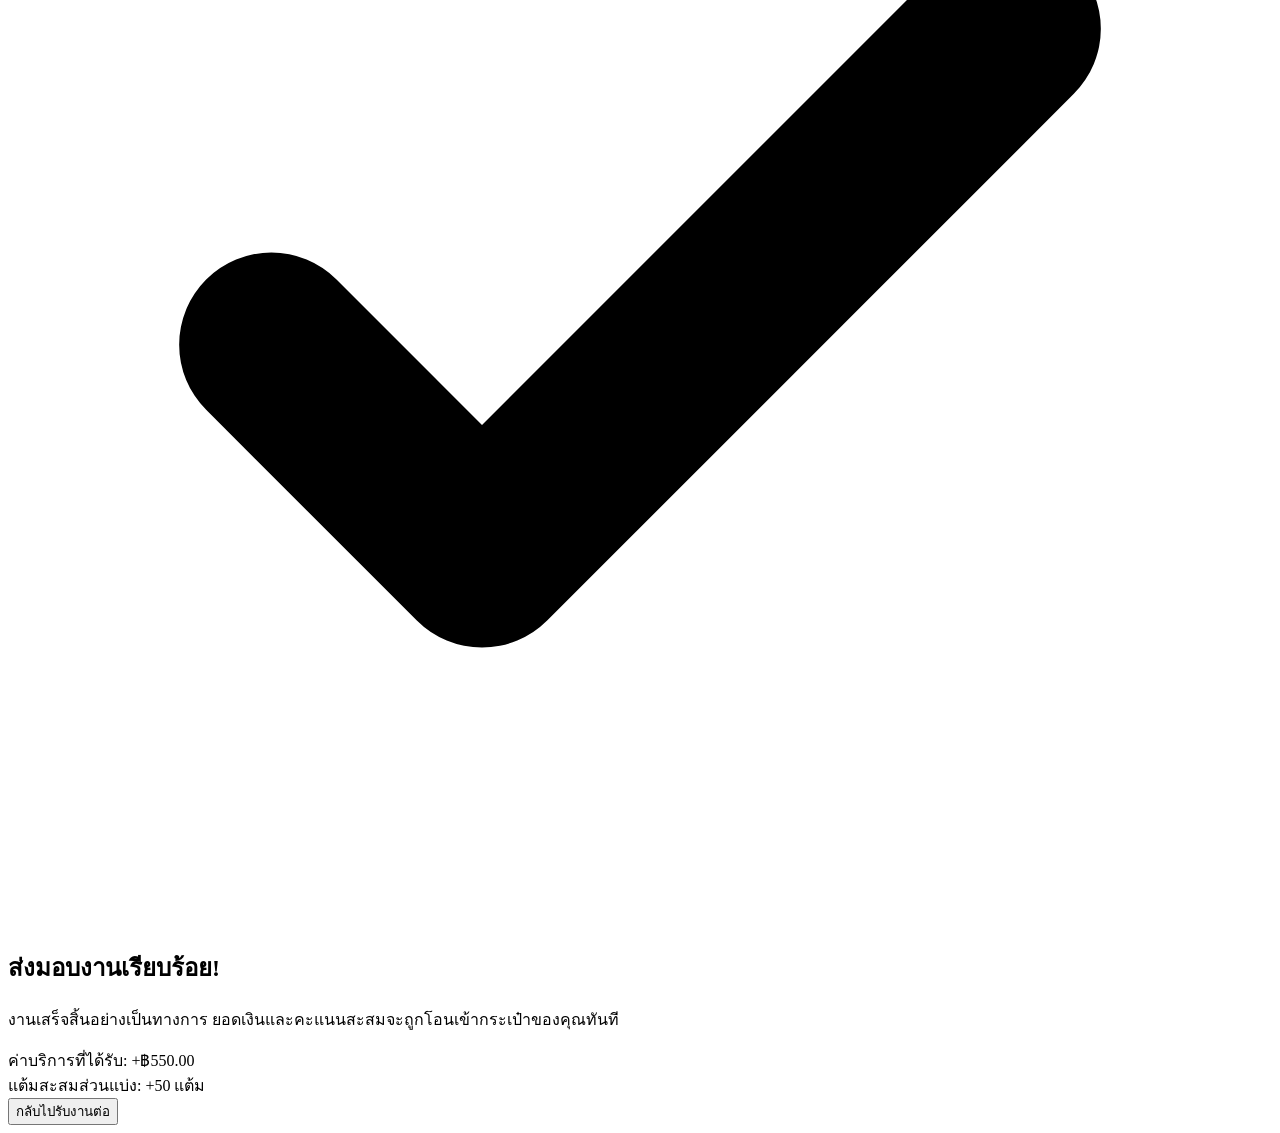
==== commit f7a2ca23: "Rebrand to MaidBooking, remove wallet page, and fix UI alignments" ====
--- a/app/static/maid/index.html
+++ b/app/static/maid/index.html
@@ -1,17 +1,17 @@
 <!DOCTYPE html>
-<html lang="en">
+<html lang="th">
 <head>
     <meta charset="UTF-8">
     <meta name="viewport" content="width=device-width, initial-scale=1.0, maximum-scale=1.0, user-scalable=no, viewport-fit=cover">
-    <title>Momo Pro — Partner Portal</title>
+    <title>MaidBooking</title>
     <script src="https://cdn.tailwindcss.com"></script>
     <script charset="utf-8" src="https://static.line-scdn.net/liff/edge/2/sdk.js"></script>
-    <link rel="stylesheet" href="/static/maid/css/maid_style.css">
+    <link rel="stylesheet" href="/static/maid/css/maid_style.css?v=1.1.1">
     <script>
         tailwind.config = {
             theme: {
                 extend: {
-                    fontFamily: { sans: ['"Inter"', 'sans-serif'] },
+                    fontFamily: { sans: ['"Inter"', '"Noto Sans Thai"', 'sans-serif'] },
                     colors: {
                         partner: { DEFAULT: '#1e40af', light: '#3b82f6', dark: '#1e3a8a', surface: '#eff6ff' },
                         slate: { 800: '#1e293b', 500: '#64748b', 400: '#94a3b8', 100: '#f1f5f9', 50: '#f8fafc' }
@@ -25,184 +25,503 @@
 
 <div id="app-container">
     
+    <!-- 1. Loading Spinner -->
     <div id="loading">
         <div class="spinner-large"></div>
-        <div class="font-bold tracking-widest uppercase text-sm mt-2 text-white">Momo Partner</div>
+        <div class="font-black tracking-widest uppercase text-sm mt-3 text-white/90">MaidBooking</div>
     </div>
 
-    <!-- Intro / Onboarding Screen -->
-    <div id="intro-page" class="absolute inset-0 bg-white z-40 hidden flex-col">
-        <div class="flex-1 p-8 flex flex-col justify-center items-center text-center">
-            <div class="w-24 h-24 bg-partner-surface rounded-full flex items-center justify-center mb-6">
+    <!-- 2. Onboarding / Pre-Test Screen -->
+    <div id="intro-page" class="absolute inset-0 bg-white z-40 hidden flex-col overflow-y-auto scroll-hide">
+        <!-- Main Info -->
+        <div id="quiz-intro" class="flex-1 p-8 flex flex-col justify-center items-center text-center">
+            <div class="w-24 h-24 bg-partner-surface rounded-3xl flex items-center justify-center mb-6 shadow-premium">
                 <svg class="w-12 h-12 text-partner" fill="none" stroke="currentColor" stroke-width="1.5" viewBox="0 0 24 24">
                     <path d="M9 12l2 2 4-4M7.835 4.697a3.42 3.42 0 001.946-.806 3.42 3.42 0 014.438 0 3.42 3.42 0 001.946.806 3.42 3.42 0 013.138 3.138 3.42 3.42 0 00.806 1.946 3.42 3.42 0 010 4.438 3.42 3.42 0 00-.806 1.946 3.42 3.42 0 01-3.138 3.138 3.42 3.42 0 00-1.946.806 3.42 3.42 0 01-4.438 0 3.42 3.42 0 00-1.946-.806 3.42 3.42 0 01-3.138-3.138 3.42 3.42 0 00-.806-1.946 3.42 3.42 0 010-4.438 3.42 3.42 0 00.806-1.946 3.42 3.42 0 013.138-3.138z"></path>
                 </svg>
             </div>
-            <h2 class="font-extrabold text-[28px] text-slate-800 leading-tight mb-3">Join as a Pro</h2>
-            <p class="text-slate-500 text-[14px] mb-8">Complete the onboarding test to activate your partner account and start receiving jobs.</p>
+            <h2 class="font-black text-[26px] text-slate-800 leading-tight mb-3">เข้าร่วมเป็นผู้ให้บริการกับ MaidBooking</h2>
+            <p class="text-slate-500 text-[14px] leading-relaxed mb-8">ทำแบบทดสอบมาตรฐานการให้บริการและการรักษาความปลอดภัย เพื่อเปิดใช้งานบัญชีผู้ให้บริการของคุณ</p>
             
             <div class="w-full bg-slate-50 border border-slate-100 rounded-2xl p-5 mb-8 text-left">
-                <p class="font-bold text-[14px] text-slate-800 mb-2">Pre-test Requirements:</p>
-                <ul class="text-[12px] text-slate-500 space-y-2">
-                    <li class="flex items-center gap-2"><div class="w-1.5 h-1.5 rounded-full bg-partner"></div> 10 Multiple choice questions</li>
-                    <li class="flex items-center gap-2"><div class="w-1.5 h-1.5 rounded-full bg-partner"></div> 80% passing score required</li>
-                    <li class="flex items-center gap-2"><div class="w-1.5 h-1.5 rounded-full bg-partner"></div> Service quality & safety rules</li>
+                <p class="font-bold text-[14px] text-slate-800 mb-2">เงื่อนไขการทำแบบทดสอบ:</p>
+                <ul class="text-[12px] text-slate-500 space-y-2.5">
+                    <li class="flex items-center gap-2">
+                        <div class="w-2 h-2 rounded-full bg-partner"></div> 
+                        มีคำถามแบบเลือกตอบทั้งหมด 3 ข้อ
+                    </li>
+                    <li class="flex items-center gap-2">
+                        <div class="w-2 h-2 rounded-full bg-partner"></div> 
+                        ต้องผ่านการตอบถูก 100% (3/3 ข้อ)
+                    </li>
+                    <li class="flex items-center gap-2">
+                        <div class="w-2 h-2 rounded-full bg-partner"></div> 
+                        เน้นมารยาท ความปลอดภัย และขั้นตอนการทำงาน
+                    </li>
                 </ul>
             </div>
 
-            <button onclick="startOnboarding()" class="w-full bg-partner text-white font-bold py-4 rounded-[16px] shadow-lg shadow-partner/20 btn-press">
-                Start Pre-Test
+            <button onclick="showQuizQuestions()" class="w-full bg-partner text-white font-bold py-4 rounded-xl shadow-lg shadow-partner/20 btn-press">
+                เริ่มทำแบบทดสอบ
             </button>
         </div>
+
+        <!-- Quiz Questions Page -->
+        <div id="quiz-question-container" class="flex-1 p-6 flex-col justify-between hidden">
+            <div>
+                <!-- Progress bar -->
+                <div class="flex justify-between items-center mb-6">
+                    <span class="text-xs font-bold text-slate-400 uppercase tracking-widest" id="quiz-progress-text">คำถามข้อที่ 1 จาก 3</span>
+                    <span class="text-xs font-black text-partner bg-partner-surface px-2.5 py-1 rounded-full" id="quiz-timer">เวลารวม: 00:00</span>
+                </div>
+                <div class="w-full bg-slate-100 h-2 rounded-full mb-6">
+                    <div id="quiz-progress-bar" class="bg-partner h-2 rounded-full transition-all duration-300" style="width: 33%"></div>
+                </div>
+
+                <div class="bg-white rounded-2xl border border-slate-100 p-5 shadow-sm mb-6">
+                    <h3 class="font-bold text-slate-800 text-[16px] leading-snug" id="quiz-question-title">
+                        หากคุณเดินทางไปถึงบ้านลูกค้าและเคาะประตูแล้วไม่มีคนตอบรับ คุณควรทำอย่างไร?
+                    </h3>
+                </div>
+
+                <div class="space-y-3" id="quiz-options-container">
+                    <!-- Options rendered dynamically -->
+                </div>
+            </div>
+
+            <button id="quiz-next-btn" disabled onclick="handleQuizNext()" class="w-full mt-6 bg-slate-200 text-slate-400 font-bold py-4 rounded-xl cursor-not-allowed transition-all">
+                ถัดไป
+            </button>
+        </div>
+
+        <!-- Quiz Result Screen -->
+        <div id="quiz-result-page" class="flex-1 p-8 flex flex-col justify-center items-center text-center hidden">
+            <div id="quiz-result-icon" class="w-24 h-24 rounded-full flex items-center justify-center mb-6"></div>
+            <h2 class="font-black text-[24px] text-slate-800 mb-2" id="quiz-result-title">สอบผ่าน!</h2>
+            <p class="text-slate-500 text-[14px] mb-8 leading-relaxed" id="quiz-result-desc">คุณตอบคำถามถูกต้องครบทุกข้อ ระบบพร้อมอนุมัติบัญชีโปรของคุณแล้ว</p>
+            
+            <div class="w-full bg-slate-50 border border-slate-100 rounded-2xl p-5 mb-8 text-left hidden" id="quiz-fail-details">
+                <p class="font-bold text-[14px] text-red-500 mb-1">เฉลยข้อผิดพลาด:</p>
+                <p class="text-[12px] text-slate-500" id="quiz-fail-text"></p>
+            </div>
+
+            <button id="quiz-result-action-btn" onclick="retryQuiz()" class="w-full bg-partner text-white font-bold py-4 rounded-xl shadow-lg btn-press">
+                ลองใหม่อีกครั้ง
+            </button>
+        </div>
     </div>
 
-    <!-- Main Dashboard -->
-    <div id="app-content" class="h-full w-full overflow-y-auto scroll-hide pb-[100px]">
+    <!-- 3. Main Application Content Container -->
+    <div id="app-content" class="pb-[90px] hidden">
         <div class="h-[env(safe-area-inset-top,0px)] bg-partner"></div>
 
-        <!-- Profile Header -->
-        <header class="bg-partner px-6 pt-8 pb-10 rounded-b-[32px] text-white shadow-md relative">
-            <div class="flex items-center justify-between mb-6">
-                <div class="flex items-center gap-4">
-                    <div class="relative">
-                        <img id="maid-picture" src="https://ui-avatars.com/api/?name=Partner&background=eff6ff&color=1e40af" class="w-14 h-14 rounded-2xl object-cover border-2 border-white/20" alt="Profile">
-                        <div class="absolute -bottom-1 -right-1 w-4 h-4 bg-green-400 border-2 border-partner rounded-full"></div>
+        <!-- ───────────────────────────────────────────────────────────── -->
+        <!-- VIEW A: JOBS LIST VIEW (งาน) -->
+        <!-- ───────────────────────────────────────────────────────────── -->
+        <div id="view-jobs" class="view-section">
+            <!-- Header -->
+            <header class="bg-partner px-6 pt-6 pb-8 rounded-b-[32px] text-white shadow-md relative">
+                <div class="flex items-center justify-between gap-3 mb-4">
+                    <div class="flex items-center gap-3 min-w-0">
+                        <div class="relative shrink-0">
+                            <img id="maid-picture" src="https://ui-avatars.com/api/?name=Maid&background=eff6ff&color=1e40af" class="w-12 h-12 rounded-2xl object-cover border-2 border-white/20" alt="Profile">
+                            <div class="absolute -bottom-0.5 -right-0.5 w-3.5 h-3.5 bg-emerald-400 border-2 border-partner rounded-full animate-ping"></div>
+                            <div class="absolute -bottom-0.5 -right-0.5 w-3.5 h-3.5 bg-emerald-500 border-2 border-partner rounded-full"></div>
+                        </div>
+                        <div class="min-w-0">
+                            <p class="text-[9px] font-bold text-white/60 uppercase tracking-widest mb-0.5 truncate">MaidBooking</p>
+                            <h1 class="font-black text-base xs:text-[18px] leading-none text-white flex items-center gap-1.5 min-w-0">
+                                <span id="maid-name" class="truncate block">คุณสมศรี ใจดี</span>
+                                <span class="bg-amber-400 text-slate-900 text-[9px] font-black px-1.5 py-0.5 rounded shrink-0" id="maid-tier-badge">PRO</span>
+                            </h1>
+                        </div>
+                    </div>
+                    <div class="flex items-center gap-2 shrink-0">
+                        <!-- Switch Status Online / Offline -->
+                        <div class="bg-white/10 px-2.5 py-1.5 rounded-full border border-white/15 flex items-center gap-1.5">
+                            <span class="w-2 h-2 rounded-full bg-emerald-400 animate-pulse" id="status-dot"></span>
+                            <span class="text-[9px] font-black uppercase tracking-wider text-white/80" id="status-text">พร้อมรับงาน</span>
+                        </div>
+                    </div>
+                </div>
+
+                <!-- Stats summary grid -->
+                <div class="flex items-center justify-between mt-4 bg-white/10 rounded-2xl p-3 border border-white/10 backdrop-blur-sm text-center">
+                    <div class="flex-1 min-w-0">
+                        <p class="text-[9px] uppercase font-bold text-white/50 mb-0.5 truncate">คะแนนรีวิว</p>
+                        <div class="flex items-center justify-center gap-0.5 text-white">
+                            <svg class="w-3.5 h-3.5 text-amber-300 fill-current shrink-0" viewBox="0 0 24 24"><polygon points="12,2 15.09,8.26 22,9.27 17,14.14 18.18,21.02 12,17.77 5.82,21.02 7,14.14 2,9.27 8.91,8.26"/></svg>
+                            <span class="text-[14px] font-black" id="maid-rating">4.8</span>
+                        </div>
+                    </div>
+                    <div class="w-[1px] h-6 bg-white/20 shrink-0"></div>
+                    <div class="flex-1 min-w-0">
+                        <p class="text-[9px] uppercase font-bold text-white/50 mb-0.5 truncate">งานที่สำเร็จ</p>
+                        <p class="text-[14px] font-black text-white truncate" id="maid-jobs">142</p>
+                    </div>
+                    <div class="w-[1px] h-6 bg-white/20 shrink-0"></div>
+                    <div class="flex-1 min-w-0">
+                        <p class="text-[9px] uppercase font-bold text-white/50 mb-0.5 truncate">ยอดเงินรอถอน</p>
+                        <p class="text-[14px] font-black text-white truncate" id="quick-wallet-balance">฿2,450</p>
+                    </div>
+                </div>
+            </header>
+
+            <!-- Auto Match Mode Switch Banner -->
+            <div class="mx-6 mt-5 bg-slate-900 rounded-3xl p-4 text-white flex items-center justify-between shadow-premium relative overflow-hidden">
+                <div class="absolute -right-6 -bottom-6 w-24 h-24 bg-partner/20 rounded-full blur-xl"></div>
+                <div class="flex items-center gap-3 relative z-10">
+                    <div class="w-10 h-10 rounded-2xl bg-partner/30 flex items-center justify-center text-partner-light border border-partner/20">
+                        <svg class="w-5 h-5 text-partner-light animate-pulse" fill="none" stroke="currentColor" stroke-width="2" viewBox="0 0 24 24">
+                            <path stroke-linecap="round" stroke-linejoin="round" d="M15.3 16.2L21 21m-6-6l-1.5-1.5M12 9a3 3 0 11-6 0 3 3 0 016 0z" />
+                            <path stroke-linecap="round" stroke-linejoin="round" d="M19 7.5a8.5 8.5 0 11-17 0 8.5 8.5 0 0117 0z" />
+                        </svg>
                     </div>
                     <div>
-                        <p class="text-[11px] font-bold text-white/60 uppercase tracking-widest mb-0.5">Welcome back</p>
-                        <h1 class="font-extrabold text-[20px] leading-none" id="maid-name">Partner</h1>
-                    </div>
-                </div>
-                <div class="bg-white/10 p-2.5 rounded-xl border border-white/10">
-                    <svg class="w-5 h-5" fill="none" stroke="currentColor" stroke-width="2" viewBox="0 0 24 24"><path d="M18 8A6 6 0 0 0 6 8c0 7-3 9-3 9h18s-3-2-3-9"></path><path d="M13.73 21a2 2 0 0 1-3.46 0"></path></svg>
-                </div>
-            </div>
-
-            <div class="bg-white/10 border border-white/20 rounded-2xl p-4 flex items-center justify-between backdrop-blur-sm">
-                <div class="text-center flex-1">
-                    <p class="text-[10px] uppercase font-bold text-white/60 mb-1">Tier</p>
-                    <p class="text-[16px] font-black tracking-tight" id="maid-tier">PRO</p>
-                </div>
-                <div class="w-[1px] h-8 bg-white/20"></div>
-                <div class="text-center flex-1">
-                    <p class="text-[10px] uppercase font-bold text-white/60 mb-1">Rating</p>
-                    <div class="flex items-center justify-center gap-1">
-                        <svg class="w-3.5 h-3.5 text-yellow-400 fill-current" viewBox="0 0 24 24"><polygon points="12,2 15.09,8.26 22,9.27 17,14.14 18.18,21.02 12,17.77 5.82,21.02 7,14.14 2,9.27 8.91,8.26"/></svg>
-                        <p class="text-[16px] font-black tracking-tight" id="maid-rating">4.8</p>
-                    </div>
-                </div>
-                <div class="w-[1px] h-8 bg-white/20"></div>
-                <div class="text-center flex-1">
-                    <p class="text-[10px] uppercase font-bold text-white/60 mb-1">Jobs</p>
-                    <p class="text-[16px] font-black tracking-tight" id="maid-jobs">142</p>
-                </div>
-            </div>
-        </header>
-
-        <!-- Broadcast Jobs -->
-        <section class="px-6 mt-6">
-            <div class="flex items-center justify-between mb-4">
-                <h3 class="font-bold text-slate-800 text-[16px]">Job Requests <span class="bg-red-500 text-white text-[10px] px-2 py-0.5 rounded-full ml-1 animate-pulse">NEW</span></h3>
-            </div>
-            
-            <div class="flex flex-col gap-4" id="jobs-container">
-                <!-- Jobs will be rendered here by JS -->
-            </div>
-        </section>
-
-        <!-- Active Job Tracking (Hidden by default, shown when job accepted) -->
-        <section id="active-job-section" class="px-6 mt-8 hidden">
-            <h3 class="font-bold text-slate-800 text-[16px] mb-4">Active Task</h3>
-            <div class="bg-slate-800 rounded-[20px] p-5 text-white shadow-xl relative overflow-hidden">
-                <div class="absolute right-0 top-0 w-32 h-32 bg-white/5 rounded-full blur-xl -mr-10 -mt-10"></div>
-                <div class="relative z-10">
-                    <div class="flex items-center justify-between mb-2">
-                        <span class="bg-partner text-[10px] font-bold px-2 py-1 rounded uppercase tracking-widest">En Route</span>
-                        <span class="font-bold text-[14px]" id="active-job-type">General Cleaning</span>
-                    </div>
-                    <h4 class="font-black text-[20px] mb-1" id="active-job-location">Sukhumvit 71, The Line</h4>
-                    <p class="text-[12px] text-slate-400 mb-6">Customer: Awaiting details</p>
+                        <h4 class="font-bold text-[13px] text-white">โหมดรับงานด่วนอัตโนมัติ</h4>
+                        <p class="text-[11px] text-slate-400">ระบบจะจับคู่และกดรับงานให้คุณทันที</p>
+                    </div>
+                </div>
+                <div class="flex items-center shrink-0">
+                    <input type="checkbox" id="auto-accept-toggle" class="auto-match-toggle-input" onchange="toggleAutoAccept(this)" />
+                    <label for="auto-accept-toggle" class="auto-match-toggle-label">Toggle</label>
+                </div>
+            </div>
+
+            <!-- Job Sub-tabs Selector -->
+            <div class="flex px-6 mt-5 border-b border-slate-100">
+                <button id="subtab-available" onclick="switchJobSubTab('available')" class="flex-1 pb-3 text-center text-[13px] font-black text-partner border-b-2 border-partner transition-all">
+                    งานใหม่โพสต์ด่วน (<span id="available-jobs-count">0</span>)
+                </button>
+                <button id="subtab-active" onclick="switchJobSubTab('active')" class="flex-1 pb-3 text-center text-[13px] font-bold text-slate-400 border-b-2 border-transparent hover:text-slate-600 transition-all flex justify-center items-center gap-1.5">
+                    งานที่รับแล้ว
+                    <span id="active-jobs-dot" class="w-2.5 h-2.5 bg-red-500 rounded-full hidden"></span>
+                </button>
+            </div>
+
+            <!-- Main Job Sub-Views -->
+            <div class="px-6 mt-4">
+                
+                <!-- Subview 1: Available Jobs Feed -->
+                <div id="subview-available-jobs" class="flex flex-col gap-4">
+                    <!-- Filter capsules horizontal scroll -->
+                    <div class="flex gap-2 overflow-x-auto scroll-hide py-1">
+                        <button onclick="filterAvailableJobs('ALL')" class="job-filter-btn shrink-0 px-4 py-1.5 rounded-full text-xs font-bold bg-partner text-white border border-partner shadow-sm transition-all">ทั้งหมด</button>
+                        <button onclick="filterAvailableJobs('GENERAL_CLEANING')" class="job-filter-btn shrink-0 px-4 py-1.5 rounded-full text-xs font-bold bg-white text-slate-500 border border-slate-200 hover:border-slate-300 transition-all">ทำความสะอาดทั่วไป</button>
+                        <button onclick="filterAvailableJobs('DEEP_CLEANING')" class="job-filter-btn shrink-0 px-4 py-1.5 rounded-full text-xs font-bold bg-white text-slate-500 border border-slate-200 hover:border-slate-300 transition-all">บิ๊กคลีนนิ่ง</button>
+                        <button onclick="filterAvailableJobs('IRONING')" class="job-filter-btn shrink-0 px-4 py-1.5 rounded-full text-xs font-bold bg-white text-slate-500 border border-slate-200 hover:border-slate-300 transition-all">รีดผ้า</button>
+                        <button onclick="filterAvailableJobs('COOKING')" class="job-filter-btn shrink-0 px-4 py-1.5 rounded-full text-xs font-bold bg-white text-slate-500 border border-slate-200 hover:border-slate-300 transition-all">ทำอาหาร</button>
+                    </div>
+
+                    <!-- Container for Available Job Cards -->
+                    <div class="flex flex-col gap-4 mt-2" id="jobs-container">
+                        <!-- Generated by JS -->
+                    </div>
+                </div>
+
+                <!-- Subview 2: Active Job Progress -->
+                <div id="subview-active-job" class="flex-col gap-4 hidden">
+                    <!-- Active Task Detail Box -->
+                    <div id="active-job-details-container">
+                        <!-- Filled by JS -->
+                    </div>
+                </div>
+
+            </div>
+        </div>
+
+        <!-- ───────────────────────────────────────────────────────────── -->
+        <!-- VIEW B: SCHEDULE VIEW (ตารางงาน) -->
+        <!-- ───────────────────────────────────────────────────────────── -->
+        <div id="view-schedule" class="view-section hidden">
+            <header class="bg-partner px-6 pt-6 pb-6 rounded-b-[32px] text-white shadow-md">
+                <h1 class="font-black text-[20px] text-white">ตารางรับงานของคุณ</h1>
+                <p class="text-[12px] text-white/70">ตั้งค่าช่วงเวลาที่คุณสะดวกรับงานเพื่อสร้างรายได้</p>
+            </header>
+
+            <div class="px-6 mt-6">
+                <!-- Vacation Mode card -->
+                <div class="bg-white rounded-3xl p-5 border border-slate-100 shadow-premium flex justify-between items-center mb-6">
+                    <div class="flex items-center gap-3">
+                        <div class="w-10 h-10 rounded-2xl bg-amber-50 flex items-center justify-center text-amber-500">
+                            <svg class="w-5 h-5" fill="none" stroke="currentColor" stroke-width="2" viewBox="0 0 24 24"><path d="M12 3v1m0 16v1m9-9h-1M4 12H3m15.364-6.364l-.707.707M6.343 17.657l-.707.707m0-12.728l.707.707m12.728 12.728l.707-.707M12 8a4 4 0 100 8 4 4 0 000-8z"></path></svg>
+                        </div>
+                        <div>
+                            <h4 class="font-bold text-[14px]">โหมดวันหยุดพักร้อน</h4>
+                            <p class="text-[11px] text-slate-400">ปิดการรับงานทั้งหมดชั่วคราว</p>
+                        </div>
+                    </div>
+                    <div class="flex items-center shrink-0">
+                        <input type="checkbox" id="vacation-toggle" class="auto-match-toggle-input" onchange="toggleVacationMode(this)" />
+                        <label for="vacation-toggle" class="auto-match-toggle-label">Toggle</label>
+                    </div>
+                </div>
+
+                <!-- Calendar Weekly Matrix -->
+                <div class="bg-white rounded-3xl p-5 border border-slate-100 shadow-premium mb-6">
+                    <h3 class="font-black text-slate-800 text-[15px] mb-4">ช่วงเวลาเปิดรับงานของสัปดาห์นี้</h3>
                     
-                    <div class="grid grid-cols-4 gap-2 mb-2">
-                        <div class="h-1.5 bg-partner rounded-full"></div>
-                        <div class="h-1.5 bg-slate-600 rounded-full" id="prog-2"></div>
-                        <div class="h-1.5 bg-slate-600 rounded-full" id="prog-3"></div>
-                        <div class="h-1.5 bg-slate-600 rounded-full" id="prog-4"></div>
+                    <div class="flex flex-col gap-4">
+                        <!-- Day Grid Helper -->
+                        <div class="grid grid-cols-4 gap-2 text-center text-[10px] font-bold text-slate-400 uppercase tracking-widest border-b pb-2">
+                            <span class="text-left">วัน</span>
+                            <span>เช้า (8-12)</span>
+                            <span>บ่าย (13-17)</span>
+                            <span>เย็น (18-21)</span>
+                        </div>
+
+                        <!-- Days of Week slots generated dynamically in JS -->
+                        <div id="schedule-days-list" class="flex flex-col gap-3">
+                            <!-- Filled dynamically -->
+                        </div>
+                    </div>
+                    <p class="text-[10px] text-slate-400 mt-4 leading-normal flex items-start gap-1.5 text-break-thai">
+                        <svg class="w-4 h-4 text-partner shrink-0 mt-0.5" fill="none" stroke="currentColor" stroke-width="2" viewBox="0 0 24 24"><circle cx="12" cy="12" r="10"></circle><line x1="12" y1="16" x2="12" y2="12"></line><line x1="12" y1="8" x2="12.01" y2="8"></line></svg>
+                        <span>หมายเหตุ: กดที่สล็อตเวลาเพื่อสลับเป็นเปิดให้บริการ (สีฟ้า) หรือปิดให้บริการ (สีเทา)</span>
+                    </p>
+                </div>
+
+                <!-- Upcoming Scheduled Jobs -->
+                <div class="mb-6">
+                    <h3 class="font-black text-slate-800 text-[15px] mb-4">งานที่รอถึงกำหนดการ</h3>
+                    <div class="flex flex-col gap-3" id="upcoming-jobs-schedule">
+                        <!-- Generated by JS -->
+                    </div>
+                </div>
+
+            </div>
+        </div>
+
+        <!-- ───────────────────────────────────────────────────────────── -->
+        <!-- VIEW C: EARNINGS VIEW (รายได้) -->
+        <!-- ───────────────────────────────────────────────────────────── -->
+        <div id="view-earnings" class="view-section hidden">
+            <header class="bg-partner px-6 pt-6 pb-6 rounded-b-[32px] text-white shadow-md">
+                <h1 class="font-black text-[20px] text-white">กระเป๋าเงินและรายได้</h1>
+                <p class="text-[12px] text-white/70">ข้อมูลยอดเงินสะสมและการถอนเงินเข้าบัญชีธนาคาร</p>
+            </header>
+
+            <div class="px-6 mt-6">
+                <!-- E-wallet Card -->
+                <div class="bg-gradient-to-tr from-partner-dark to-partner-light rounded-[28px] p-6 text-white shadow-glow-blue relative overflow-hidden mb-6">
+                    <div class="absolute -right-10 -top-10 w-36 h-36 bg-white/5 rounded-full blur-2xl"></div>
+                    <div class="absolute -left-10 -bottom-10 w-28 h-28 bg-blue-400/10 rounded-full blur-xl"></div>
+                    
+                    <div class="relative z-10 flex flex-col justify-between h-full">
+                        <div>
+                            <span class="text-[10px] font-bold text-white/70 uppercase tracking-widest">ยอดเงินในกระเป๋า</span>
+                            <div class="flex items-baseline gap-1 mt-1">
+                                <span class="text-[28px] font-black tracking-tight" id="earnings-wallet-balance">฿2,450.00</span>
+                            </div>
+                        </div>
+
+                        <div class="flex gap-3 mt-6 border-t border-white/10 pt-4">
+                            <button onclick="openWithdrawModal()" class="flex-1 bg-white text-partner font-black text-xs py-3 rounded-xl shadow btn-press">
+                                ถอนเงินเข้าธนาคาร
+                            </button>
+                            <button onclick="showToast('โอนเงินเข้า PromptPay เป็นบัญชีด่วนเริ่มต้น', 'info')" class="bg-white/10 text-white font-bold text-xs px-4 py-3 rounded-xl border border-white/10 hover:bg-white/20 transition-all btn-press">
+                                บัญชีรับเงิน
+                            </button>
+                        </div>
+                    </div>
+                </div>
+
+                <!-- Weekly summary matrix -->
+                <div class="bg-white rounded-3xl p-5 border border-slate-100 shadow-premium mb-6">
+                    <h3 class="font-black text-slate-800 text-[15px] mb-4">สรุปรายได้สัปดาห์นี้</h3>
+                    
+                    <!-- Chart bar container -->
+                    <div class="chart-bar-container px-2 mb-4" id="earnings-chart-container">
+                        <!-- Injected by JS (Mon-Sun columns) -->
+                    </div>
+
+                    <div class="grid grid-cols-2 gap-4 border-t pt-4">
+                        <div>
+                            <p class="text-[10px] text-slate-400 font-bold uppercase tracking-wider mb-0.5">ยอดรวมสัปดาห์นี้</p>
+                            <p class="font-black text-slate-800 text-[18px]" id="earnings-weekly-total">฿1,100</p>
+                        </div>
+                        <div>
+                            <p class="text-[10px] text-slate-400 font-bold uppercase tracking-wider mb-0.5">งานที่ทำสำเร็จ</p>
+                            <p class="font-black text-slate-800 text-[18px]" id="earnings-weekly-jobs">2 งาน</p>
+                        </div>
+                    </div>
+                </div>
+
+                <!-- Transaction History -->
+                <div class="mb-6">
+                    <h3 class="font-black text-slate-800 text-[15px] mb-3">ประวัติความเคลื่อนไหว</h3>
+                    <div class="flex flex-col gap-3" id="transactions-container">
+                        <!-- Filled by JS -->
+                    </div>
+                </div>
+            </div>
+        </div>
+
+        <!-- ───────────────────────────────────────────────────────────── -->
+        <!-- VIEW D: ACCOUNT PROFILE VIEW (บัญชี) -->
+        <!-- ───────────────────────────────────────────────────────────── -->
+        <div id="view-account" class="view-section hidden">
+            <header class="bg-partner px-6 pt-6 pb-6 rounded-b-[32px] text-white shadow-md">
+                <h1 class="font-black text-[20px] text-white">ข้อมูลส่วนตัวและโปรไฟล์</h1>
+                <p class="text-[12px] text-white/70">ตรวจสอบข้อมูลการประเมินทักษะและเสียงตอบรับจากลูกค้า</p>
+            </header>
+
+            <div class="px-6 mt-6">
+                <!-- User card -->
+                <div class="bg-white rounded-3xl p-5 border border-slate-100 shadow-premium mb-6 flex items-center gap-4">
+                    <img id="profile-picture-full" src="https://ui-avatars.com/api/?name=Maid&background=eff6ff&color=1e40af" class="w-16 h-16 rounded-2xl object-cover border-2 border-slate-100" alt="Avatar">
+                    <div>
+                        <h2 class="font-black text-[16px] text-slate-800" id="profile-name-full">คุณสมศรี ใจดี</h2>
+                        <p class="text-[12px] text-slate-400 font-medium" id="profile-phone-full">โทร: 081-234-5678</p>
+                        <div class="flex gap-2 mt-1.5">
+                            <span class="bg-partner-surface text-partner text-[9px] font-black px-2 py-0.5 rounded-full uppercase tracking-wider">MaidBooking</span>
+                            <span class="bg-emerald-50 text-emerald-600 text-[9px] font-black px-2 py-0.5 rounded-full">ยืนยันตัวตนแล้ว</span>
+                        </div>
+                    </div>
+                </div>
+
+                <!-- Level / Tier progression matrix -->
+                <div class="bg-white rounded-3xl p-5 border border-slate-100 shadow-premium mb-6">
+                    <div class="flex justify-between items-center mb-2">
+                        <span class="text-xs font-bold text-slate-400 uppercase tracking-widest">ระดับของคุณ</span>
+                        <span class="text-[13px] font-black text-partner" id="profile-tier-text">ELITE PRO</span>
+                    </div>
+                    <div class="w-full bg-slate-100 h-2.5 rounded-full mb-3 overflow-hidden">
+                        <div class="bg-partner h-full rounded-full transition-all duration-500" style="width: 75%"></div>
                     </div>
                     <div class="flex justify-between text-[10px] font-bold text-slate-400 uppercase">
-                        <span>Go</span>
-                        <span>Arrive</span>
-                        <span>Start</span>
-                        <span>Done</span>
-                    </div>
-
-                    <button id="status-btn" class="w-full bg-white text-slate-900 font-black text-[14px] py-4 rounded-xl mt-6 btn-press" onclick="nextStatus()">
-                        I have Arrived
-                    </button>
-                </div>
-            </div>
-        </section>
+                        <span>PRO (100)</span>
+                        <span class="text-partner" id="profile-tier-remain">อีก 18 งานจะเลื่อนเป็น MASTER</span>
+                        <span>MASTER (500)</span>
+                    </div>
+                </div>
+
+                <!-- Skill matrix -->
+                <div class="bg-white rounded-3xl p-5 border border-slate-100 shadow-premium mb-6">
+                    <h3 class="font-black text-slate-800 text-[15px] mb-4">ระดับทักษะความชำนาญ (Skill Matrix)</h3>
+                    
+                    <div class="flex flex-col gap-4" id="account-skills-list">
+                        <!-- Skills will be rendered here dynamically -->
+                    </div>
+                </div>
+
+                <!-- Customer reviews -->
+                <div class="mb-6">
+                    <h3 class="font-black text-slate-800 text-[15px] mb-3">คำชื่นชมและรีวิวจากลูกค้า</h3>
+                    <div class="flex flex-col gap-3" id="profile-reviews-container">
+                        <!-- Filled dynamically -->
+                    </div>
+                </div>
+            </div>
+        </div>
+
+    </div>
+
+    <!-- 4. Global Navigation Menu Bar -->
+    <nav class="fixed bottom-0 w-full max-w-[430px] bg-white border-t border-slate-100 px-6 py-3 flex justify-between items-center pb-[calc(0.75rem+env(safe-area-inset-bottom))] z-30 shadow-sheet">
+        <button onclick="switchView('jobs')" id="nav-jobs" class="flex flex-col items-center gap-1 text-partner cursor-pointer flex-1">
+            <svg class="w-6 h-6" fill="none" stroke="currentColor" stroke-width="2.5" viewBox="0 0 24 24"><path d="M3 9l9-7 9 7v11a2 2 0 0 1-2 2H5a2 2 0 0 1-2-2z"></path><polyline points="9 22 9 12 15 12 15 22"></polyline></svg>
+            <span class="text-[10px] font-black">งานใหม่</span>
+        </button>
+        <button onclick="switchView('schedule')" id="nav-schedule" class="flex flex-col items-center gap-1 text-slate-400 cursor-pointer flex-1">
+            <svg class="w-6 h-6" fill="none" stroke="currentColor" stroke-width="2" viewBox="0 0 24 24"><rect x="3" y="4" width="18" height="18" rx="2" ry="2"></rect><line x1="16" y1="2" x2="16" y2="6"></line><line x1="8" y1="2" x2="8" y2="6"></line><line x1="3" y1="10" x2="21" y2="10"></line></svg>
+            <span class="text-[10px] font-black">ตารางงาน</span>
+        </button>
+        <button onclick="switchView('earnings')" id="nav-earnings" class="flex flex-col items-center gap-1 text-slate-400 cursor-pointer flex-1">
+            <svg class="w-6 h-6" fill="none" stroke="currentColor" stroke-width="2" viewBox="0 0 24 24"><line x1="12" y1="1" x2="12" y2="23"></line><path d="M17 5H9.5a3.5 3.5 0 0 0 0 7h5a3.5 3.5 0 0 1 0 7H6"></path></svg>
+            <span class="text-[10px] font-black">รายได้</span>
+        </button>
+        <button onclick="switchView('account')" id="nav-account" class="flex flex-col items-center gap-1 text-slate-400 cursor-pointer flex-1">
+            <svg class="w-6 h-6" fill="none" stroke="currentColor" stroke-width="2" viewBox="0 0 24 24"><path d="M20 21v-2a4 4 0 0 0-4-4H8a4 4 0 0 0-4 4v2"></path><circle cx="12" cy="7" r="4"></circle></svg>
+            <span class="text-[10px] font-black">บัญชี</span>
+        </button>
+    </nav>
+
+</div>
+
+<!-- 5. Job Details Slide-up Sheet -->
+<div id="sheet-overlay" class="fixed inset-0 bg-slate-900/50 backdrop-blur-sm z-40 hidden transition-opacity duration-300" onclick="closeJobDetailSheet()"></div>
+<div id="job-detail-sheet" class="fixed inset-x-0 bottom-0 bg-white rounded-t-[32px] shadow-sheet border-t border-slate-100 z-50 transform translate-y-full transition-transform duration-300 max-w-[430px] mx-auto pb-[calc(1.5rem+env(safe-area-inset-bottom))]">
+    <!-- Pull Bar -->
+    <div class="w-12 h-1.5 bg-slate-200 rounded-full mx-auto my-4 cursor-pointer" onclick="closeJobDetailSheet()"></div>
+    
+    <div class="px-6 overflow-y-auto max-h-[75vh]" id="job-detail-content">
+        <!-- Content gets rendered in JS -->
+    </div>
+</div>
+
+<!-- 6. Withdraw Funds Dialog Modal -->
+<div id="withdraw-modal" class="fixed inset-0 z-50 flex items-center justify-center hidden px-6">
+    <div class="absolute inset-0 bg-slate-900/60 backdrop-blur-sm" onclick="closeWithdrawModal()"></div>
+    <div class="bg-white rounded-3xl w-full max-w-[360px] p-6 shadow-2xl relative z-10 animate-fade-in pop-in">
+        <h3 class="font-black text-slate-800 text-[16px] mb-2">ถอนเงินเข้าบัญชีธนาคาร</h3>
+        <p class="text-xs text-slate-400 mb-4">เงินจะโอนเข้าบัญชี PromptPay หรือธนาคารที่ผูกไว้ในระบบภายใน 24 ชม.</p>
         
-        <!-- Skill Matrix -->
-        <section class="px-6 mt-8 mb-6">
-            <h3 class="font-bold text-slate-800 text-[16px] mb-4">Skill Matrix</h3>
-            <div class="bg-white rounded-[20px] p-5 shadow-card border border-slate-100 flex flex-col gap-3">
-                <!-- Skill -->
-                <div>
-                    <div class="flex justify-between items-center mb-1">
-                        <span class="text-[13px] font-bold text-slate-800">Cleaning</span>
-                        <span class="text-[12px] font-black text-partner">Level 5</span>
-                    </div>
-                    <div class="w-full bg-slate-100 rounded-full h-2">
-                        <div class="bg-partner h-2 rounded-full" style="width: 100%"></div>
-                    </div>
-                </div>
-                <!-- Skill -->
-                <div>
-                    <div class="flex justify-between items-center mb-1">
-                        <span class="text-[13px] font-bold text-slate-800">Ironing</span>
-                        <span class="text-[12px] font-black text-partner">Level 3</span>
-                    </div>
-                    <div class="w-full bg-slate-100 rounded-full h-2">
-                        <div class="bg-partner h-2 rounded-full" style="width: 60%"></div>
-                    </div>
-                </div>
-                <!-- Skill -->
-                <div>
-                    <div class="flex justify-between items-center mb-1">
-                        <span class="text-[13px] font-bold text-slate-800">Cooking</span>
-                        <span class="text-[12px] font-bold text-slate-400">Not Certified</span>
-                    </div>
-                    <div class="w-full bg-slate-100 rounded-full h-2">
-                        <div class="bg-slate-300 h-2 rounded-full" style="width: 0%"></div>
-                    </div>
-                </div>
-            </div>
-        </section>
-
+        <div class="space-y-4">
+            <!-- Amount Input -->
+            <div>
+                <label class="block text-[10px] uppercase font-bold text-slate-400 tracking-wider mb-1">จำนวนเงินที่ต้องการถอน (บาท)</label>
+                <div class="relative">
+                    <span class="absolute left-4 top-3.5 font-bold text-slate-400">฿</span>
+                    <input type="number" id="withdraw-amount-input" class="w-full bg-slate-50 border border-slate-100 focus:border-partner/30 focus:outline-none py-3.5 pl-8 pr-4 font-black rounded-xl text-[16px]" placeholder="ระบุจำนวนเงิน" min="100">
+                </div>
+                <div class="flex justify-between text-[10px] text-slate-400 mt-1">
+                    <span>ถอนขั้นต่ำ 100 บาท</span>
+                    <span onclick="setMaxWithdraw()" class="text-partner font-bold cursor-pointer">ถอนทั้งหมด (฿<span id="max-withdraw-label">2,450</span>)</span>
+                </div>
+            </div>
+
+            <!-- Bank Selector -->
+            <div>
+                <label class="block text-[10px] uppercase font-bold text-slate-400 tracking-wider mb-1">เลือกธนาคารผู้รับเงิน</label>
+                <select id="withdraw-bank-select" class="w-full bg-slate-50 border border-slate-100 focus:border-partner/30 focus:outline-none py-3.5 px-4 font-bold rounded-xl text-xs text-slate-800">
+                    <option value="PromptPay (081-234-5678)">PromptPay (081-234-5678)</option>
+                    <option value="ธนาคารกสิกรไทย (KBANK)">ธนาคารกสิกรไทย (KBANK)</option>
+                    <option value="ธนาคารไทยพาณิชย์ (SCB)">ธนาคารไทยพาณิชย์ (SCB)</option>
+                    <option value="ธนาคารกรุงเทพ (BBL)">ธนาคารกรุงเทพ (BBL)</option>
+                </select>
+            </div>
+
+            <div class="flex gap-3 pt-2">
+                <button onclick="closeWithdrawModal()" class="flex-1 bg-slate-100 hover:bg-slate-200 text-slate-600 font-bold text-xs py-3 rounded-xl transition-all btn-press">
+                    ยกเลิก
+                </button>
+                <button onclick="submitWithdraw()" class="flex-1 bg-partner text-white font-black text-xs py-3 rounded-xl shadow btn-press">
+                    ยืนยันการถอนเงิน
+                </button>
+            </div>
+        </div>
     </div>
-
-    <!-- Navigation -->
-    <nav class="fixed bottom-0 w-full max-w-[430px] bg-white border-t border-slate-100 px-6 py-4 flex justify-between items-center pb-[calc(1rem+env(safe-area-inset-bottom))] z-20">
-        <div class="flex flex-col items-center gap-1 text-partner cursor-pointer">
-            <svg class="w-6 h-6" fill="none" stroke="currentColor" stroke-width="2.5" viewBox="0 0 24 24"><path d="M3 9l9-7 9 7v11a2 2 0 0 1-2 2H5a2 2 0 0 1-2-2z"></path><polyline points="9 22 9 12 15 12 15 22"></polyline></svg>
-            <span class="text-[10px] font-bold">Jobs</span>
-        </div>
-        <div class="flex flex-col items-center gap-1 text-slate-400 cursor-pointer" onclick="showToast('Schedule management coming soon', 'info')">
-            <svg class="w-6 h-6" fill="none" stroke="currentColor" stroke-width="2" viewBox="0 0 24 24"><rect x="3" y="4" width="18" height="18" rx="2" ry="2"></rect><line x1="16" y1="2" x2="16" y2="6"></line><line x1="8" y1="2" x2="8" y2="6"></line><line x1="3" y1="10" x2="21" y2="10"></line></svg>
-            <span class="text-[10px] font-bold">Schedule</span>
-        </div>
-        <div class="flex flex-col items-center gap-1 text-slate-400 cursor-pointer" onclick="showToast('Earnings dashboard coming soon', 'info')">
-            <svg class="w-6 h-6" fill="none" stroke="currentColor" stroke-width="2" viewBox="0 0 24 24"><line x1="12" y1="1" x2="12" y2="23"></line><path d="M17 5H9.5a3.5 3.5 0 0 0 0 7h5a3.5 3.5 0 0 1 0 7H6"></path></svg>
-            <span class="text-[10px] font-bold">Earnings</span>
-        </div>
-        <div class="flex flex-col items-center gap-1 text-slate-400 cursor-pointer" onclick="showToast('Partner settings coming soon', 'info')">
-            <svg class="w-6 h-6" fill="none" stroke="currentColor" stroke-width="2" viewBox="0 0 24 24"><path d="M20 21v-2a4 4 0 0 0-4-4H8a4 4 0 0 0-4 4v2"></path><circle cx="12" cy="7" r="4"></circle></svg>
-            <span class="text-[10px] font-bold">Account</span>
-        </div>
-    </nav>
 </div>
 
-<script src="/static/maid/js/maid_app.js"></script>
+<!-- 7. Job Completed Success Confetti Overlay -->
+<div id="success-overlay" class="fixed inset-0 z-50 flex items-center justify-center bg-partner-dark/95 hidden">
+    <div class="text-center p-8 max-w-[340px]">
+        <!-- Circle Check -->
+        <div class="w-20 h-20 bg-emerald-500 rounded-full flex items-center justify-center mx-auto mb-6 shadow-lg shadow-emerald-500/30 animate-bounce">
+            <svg class="w-10 h-10 text-white" fill="none" stroke="currentColor" stroke-width="3.5" viewBox="0 0 24 24"><path stroke-linecap="round" stroke-linejoin="round" d="M5 13l4 4L19 7" /></svg>
+        </div>
+        <h2 class="text-[24px] font-black text-white mb-2">ส่งมอบงานเรียบร้อย!</h2>
+        <p class="text-[13px] text-white/70 leading-relaxed mb-8">งานเสร็จสิ้นอย่างเป็นทางการ ยอดเงินและคะแนนสะสมจะถูกโอนเข้ากระเป๋าของคุณทันที</p>
+        
+        <!-- Reward breakdown -->
+        <div class="bg-white/10 rounded-2xl p-4 border border-white/10 text-left mb-8 space-y-2.5">
+            <div class="flex justify-between items-center text-xs text-white/80">
+                <span>ค่าบริการที่ได้รับ:</span>
+                <span class="font-black text-sm text-emerald-400" id="success-reward-payout">+฿550.00</span>
+            </div>
+            <div class="flex justify-between items-center text-xs text-white/80 border-t border-white/10 pt-2.5">
+                <span>แต้มสะสมส่วนแบ่ง:</span>
+                <span class="font-black text-sm text-amber-400">+50 แต้ม</span>
+            </div>
+        </div>
+
+        <button onclick="dismissSuccessOverlay()" class="w-full bg-white text-partner font-black text-[14px] py-4 rounded-xl shadow btn-press">
+            กลับไปรับงานต่อ
+        </button>
+    </div>
+</div>
+
+<script src="/static/maid/js/maid_app.js?v=1.1.2"></script>
 </body>
 </html>
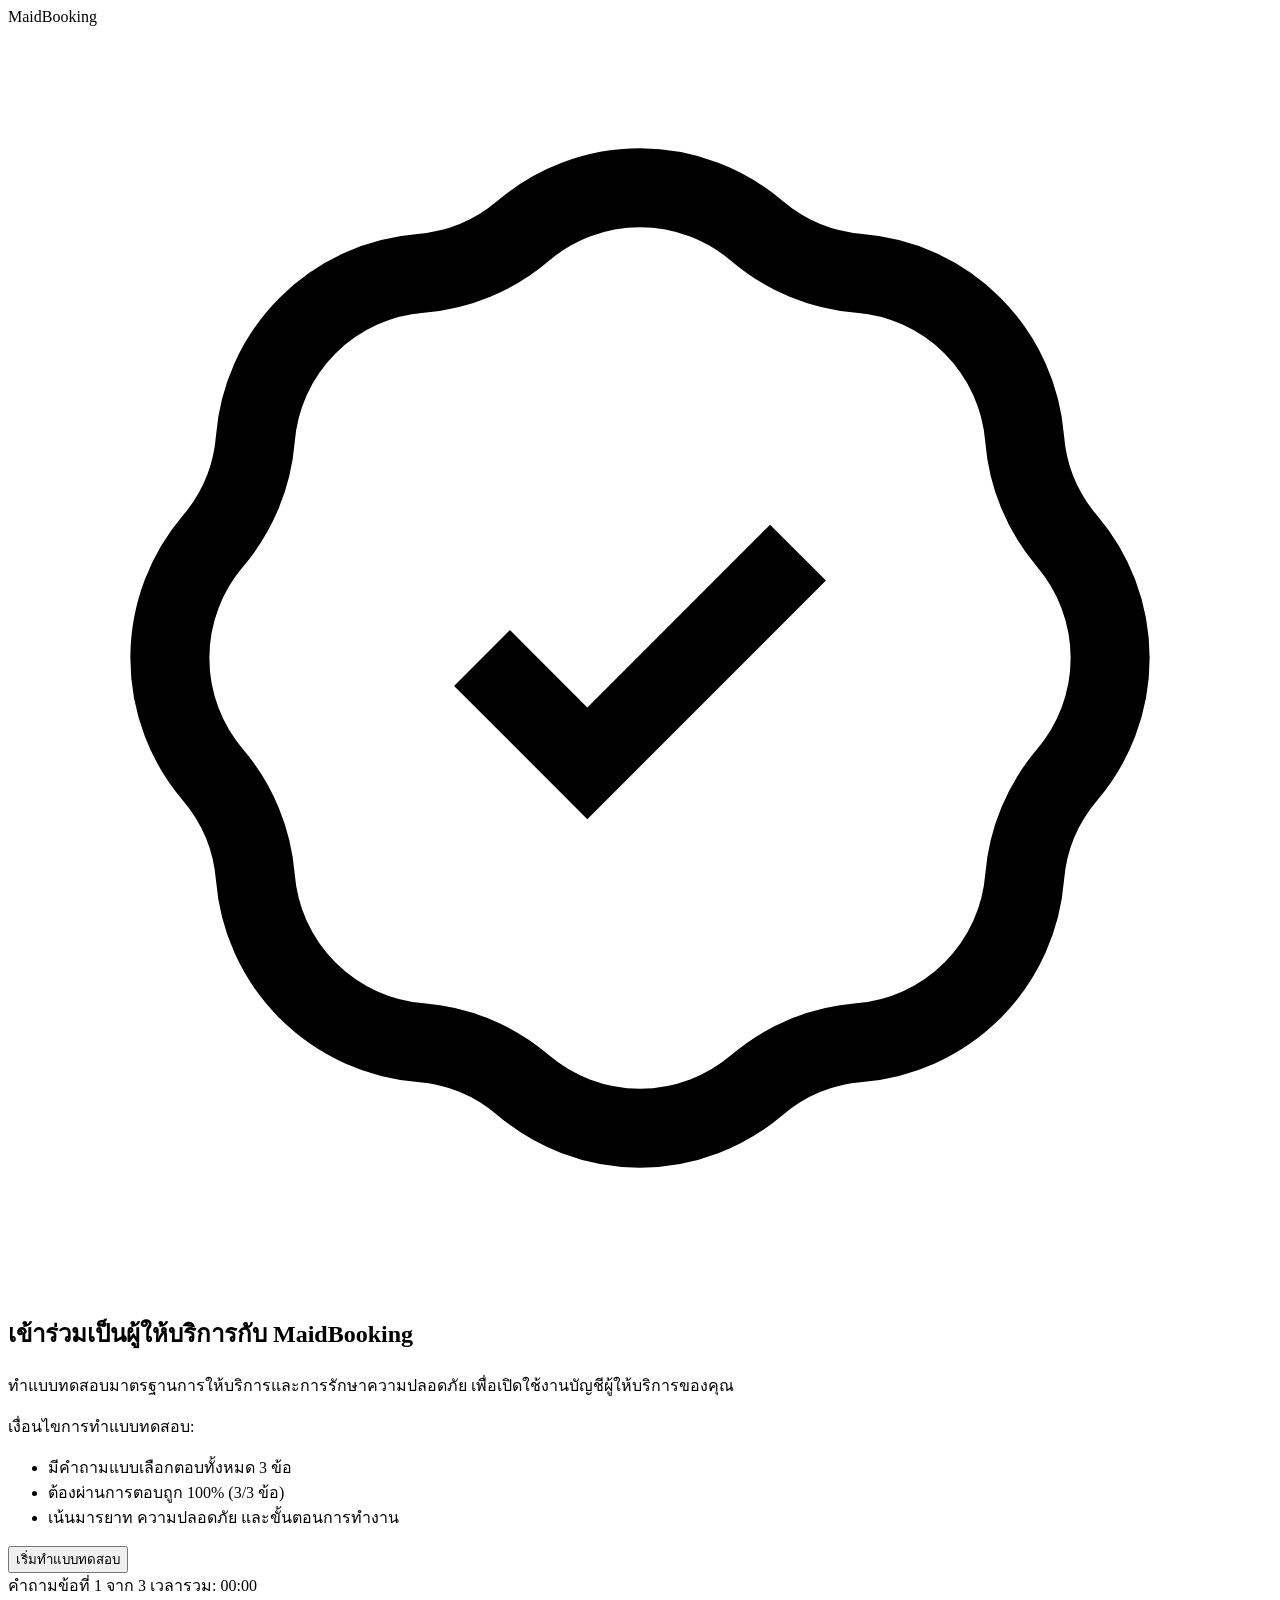
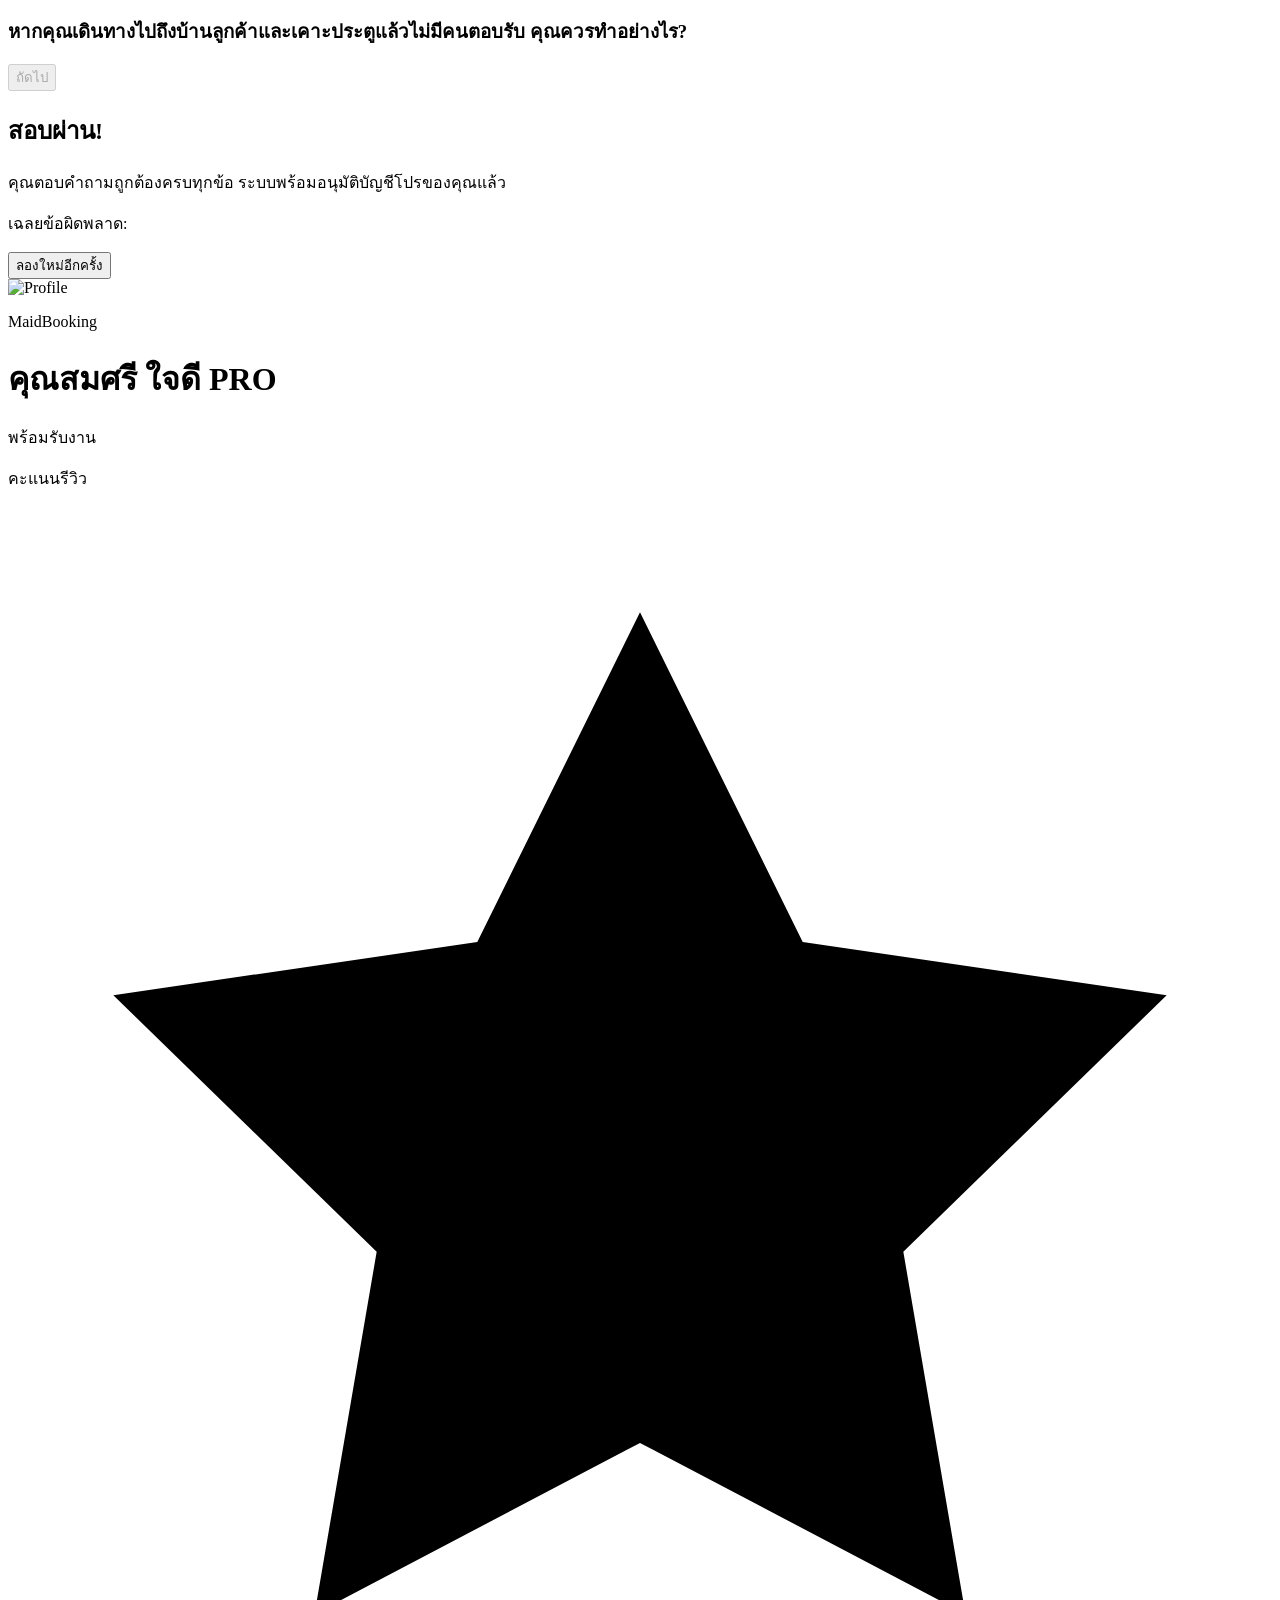
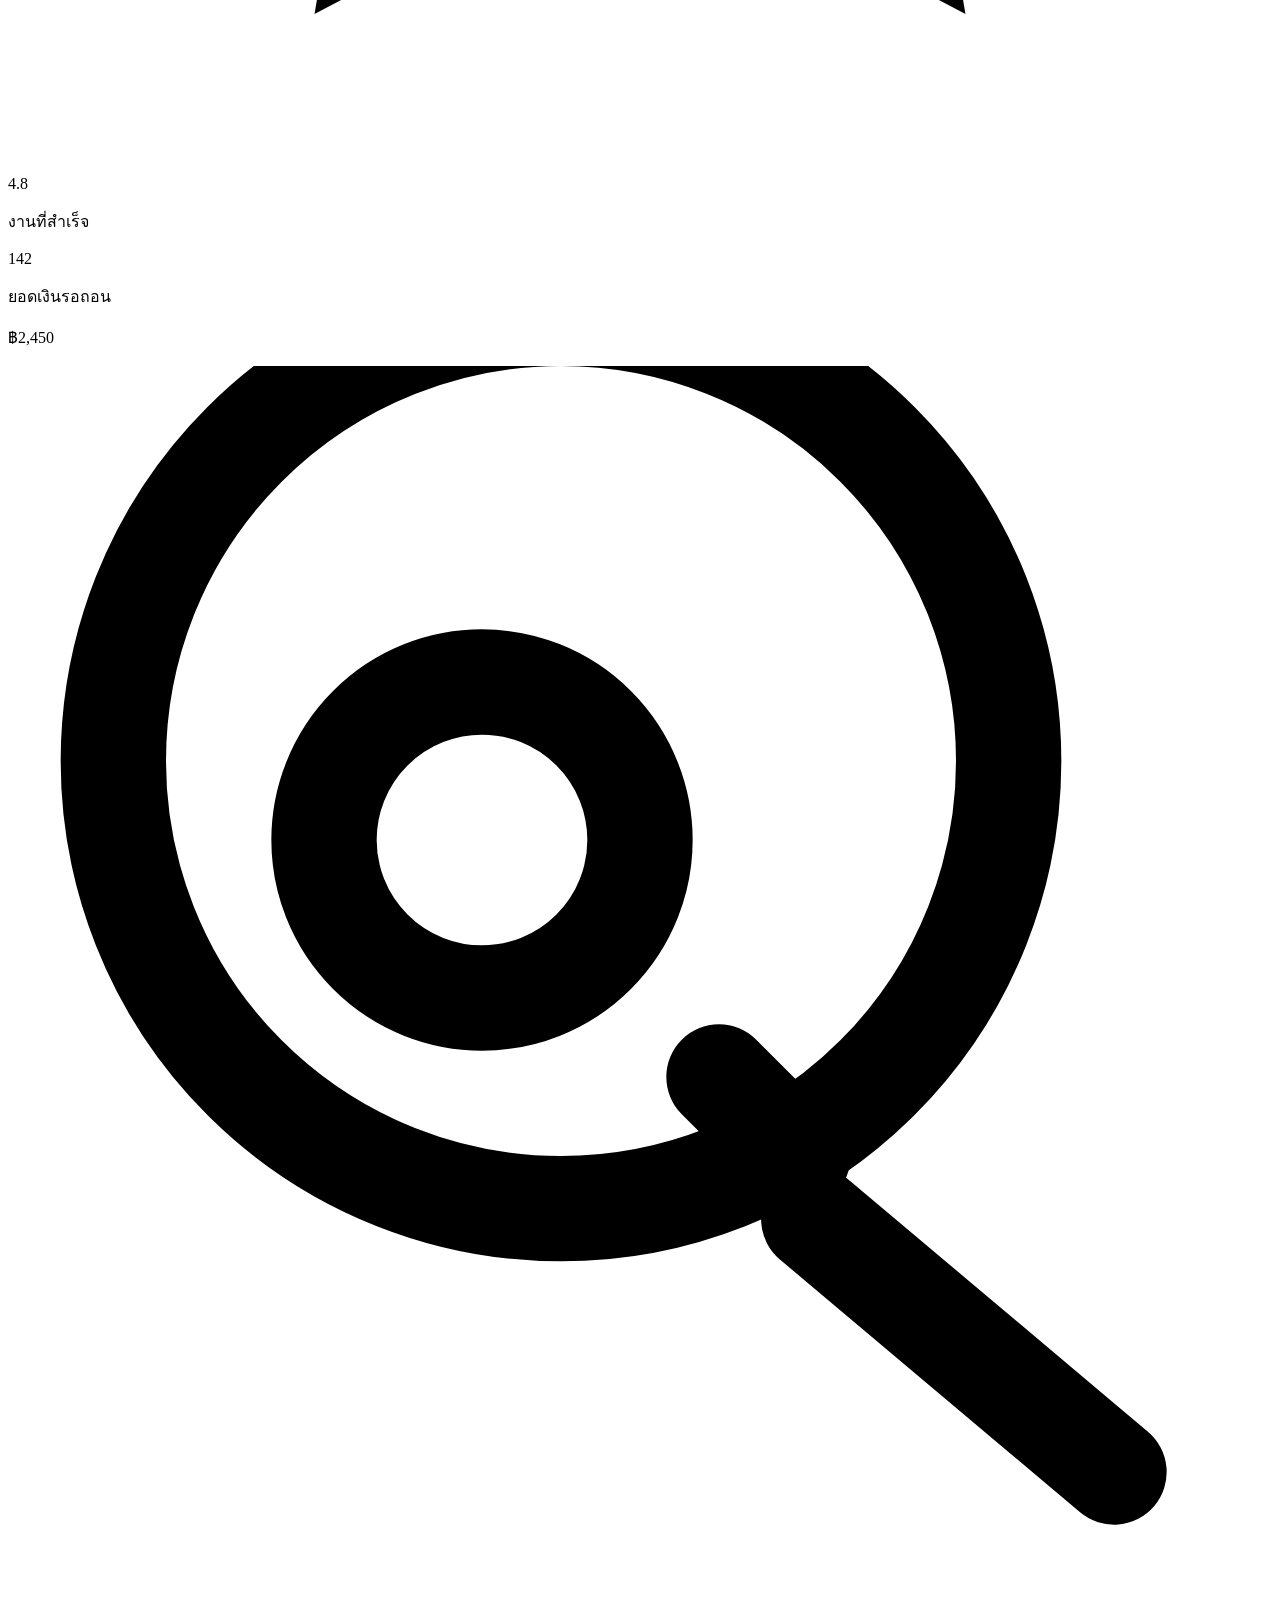
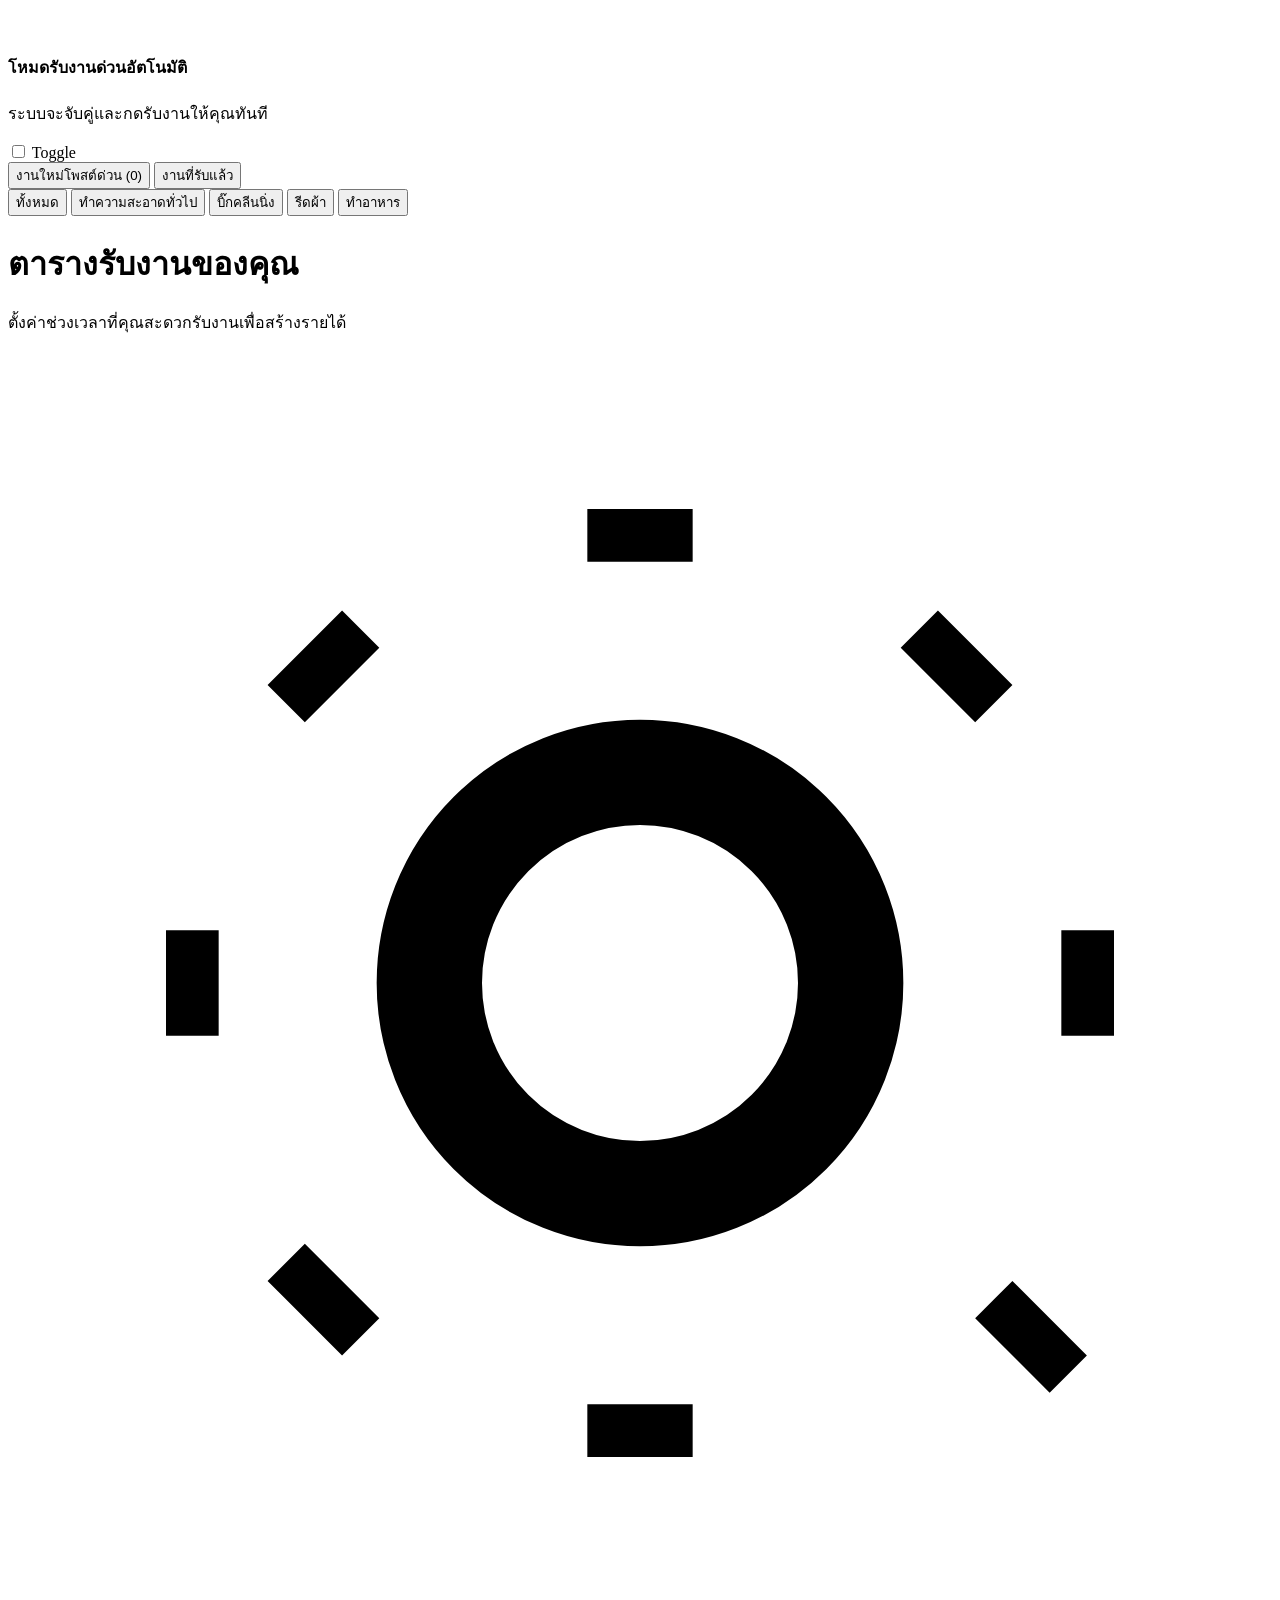
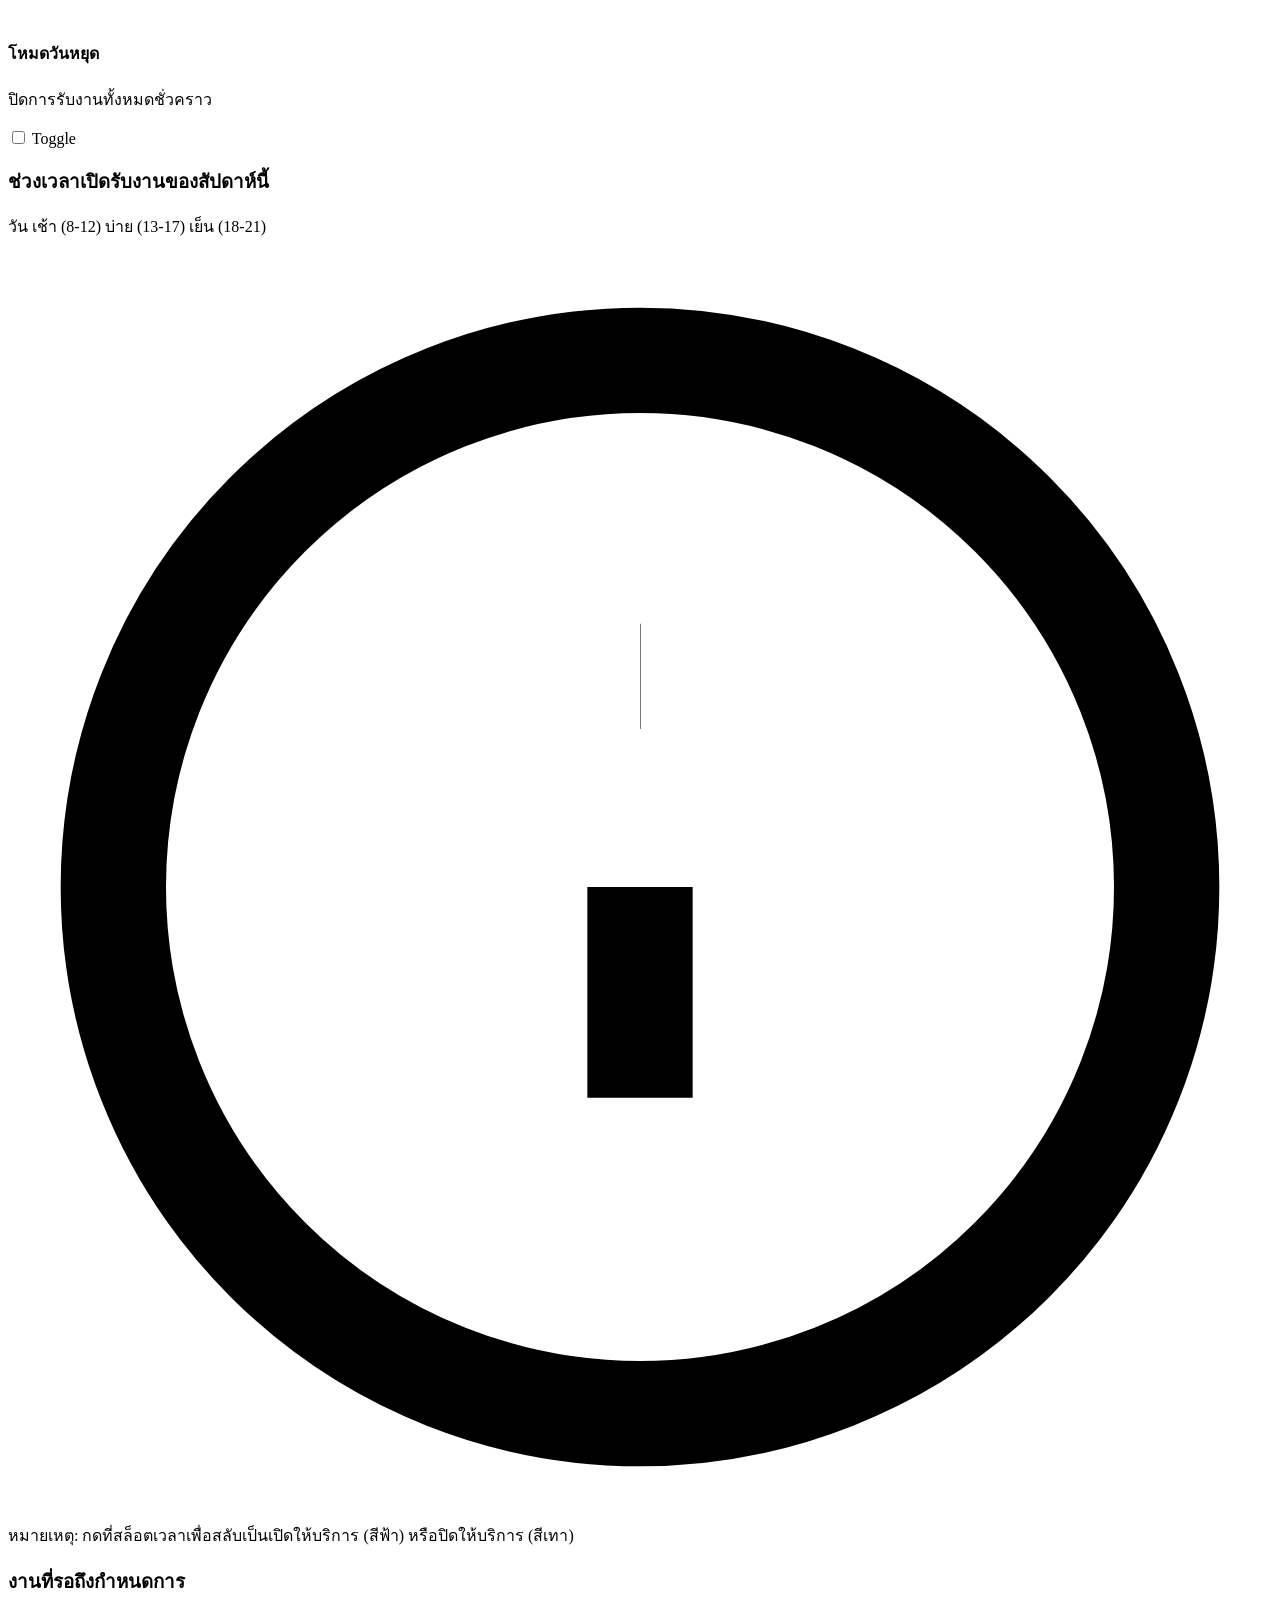
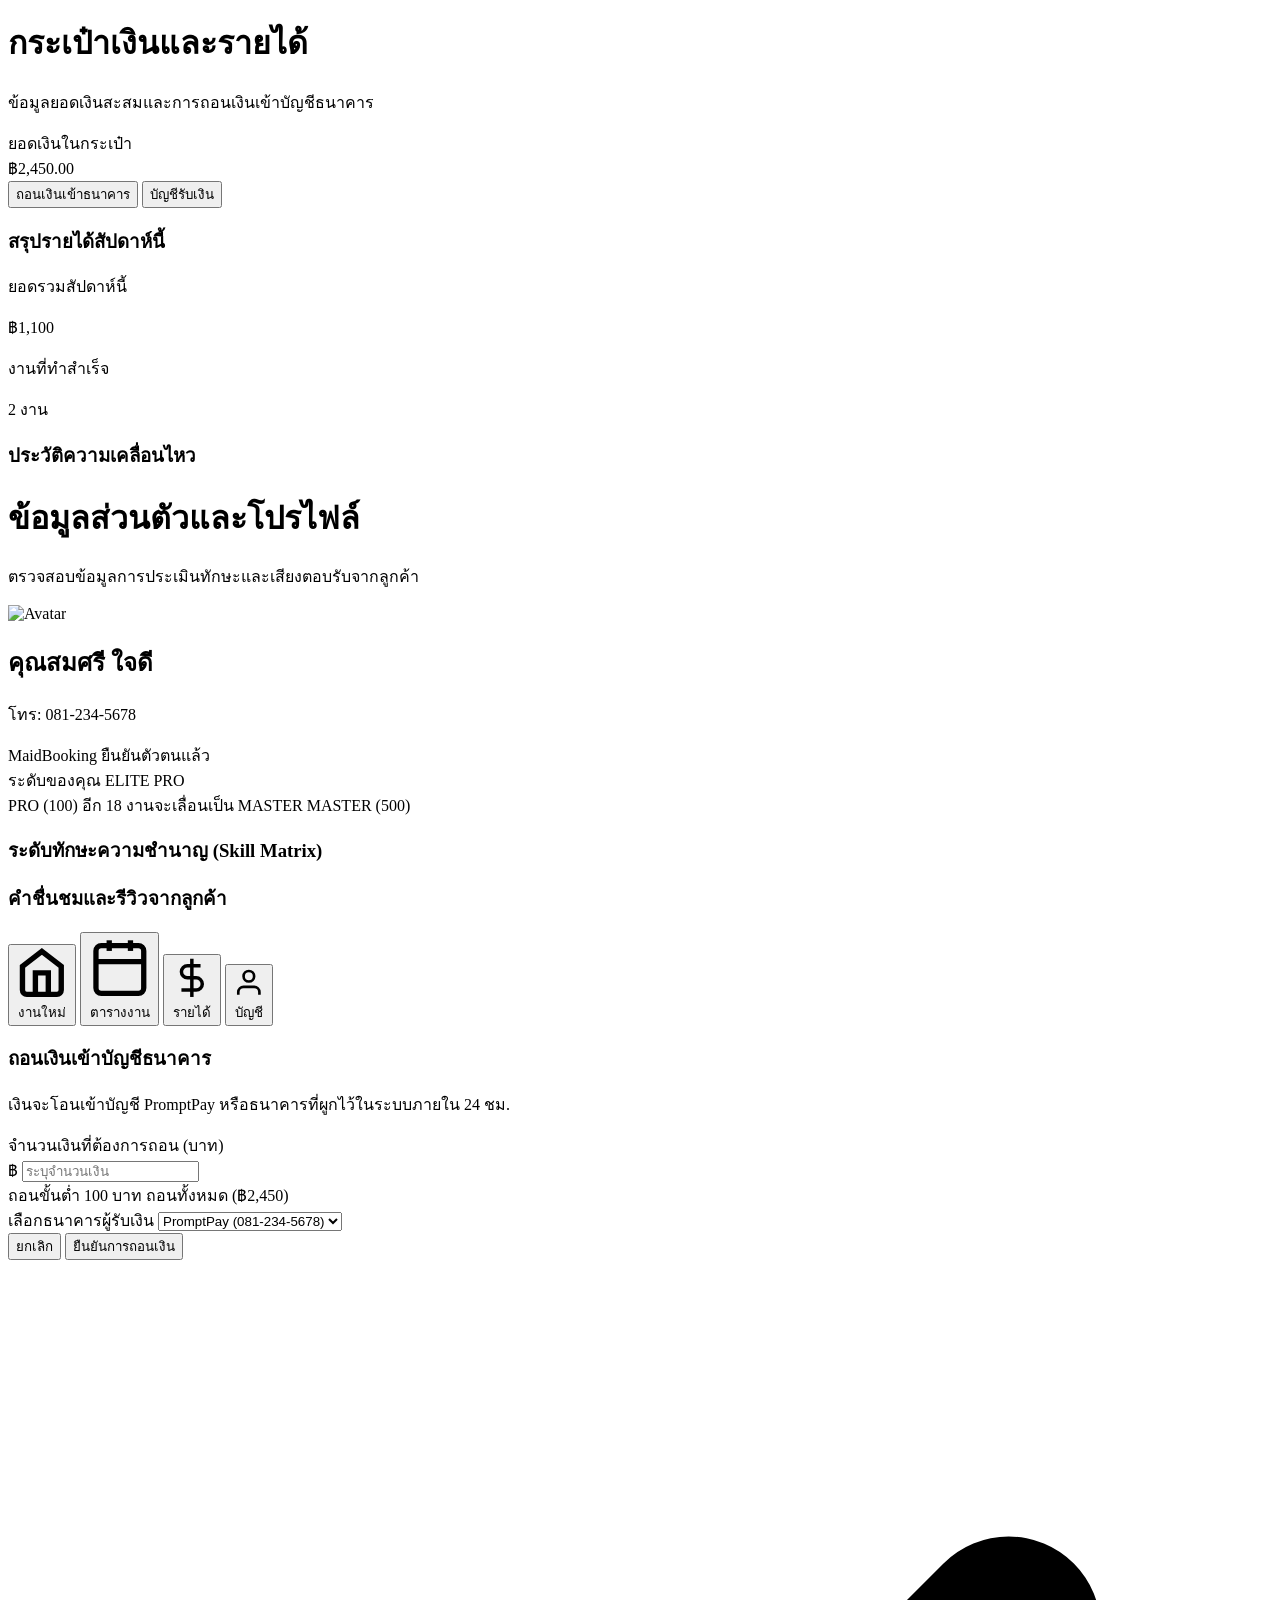
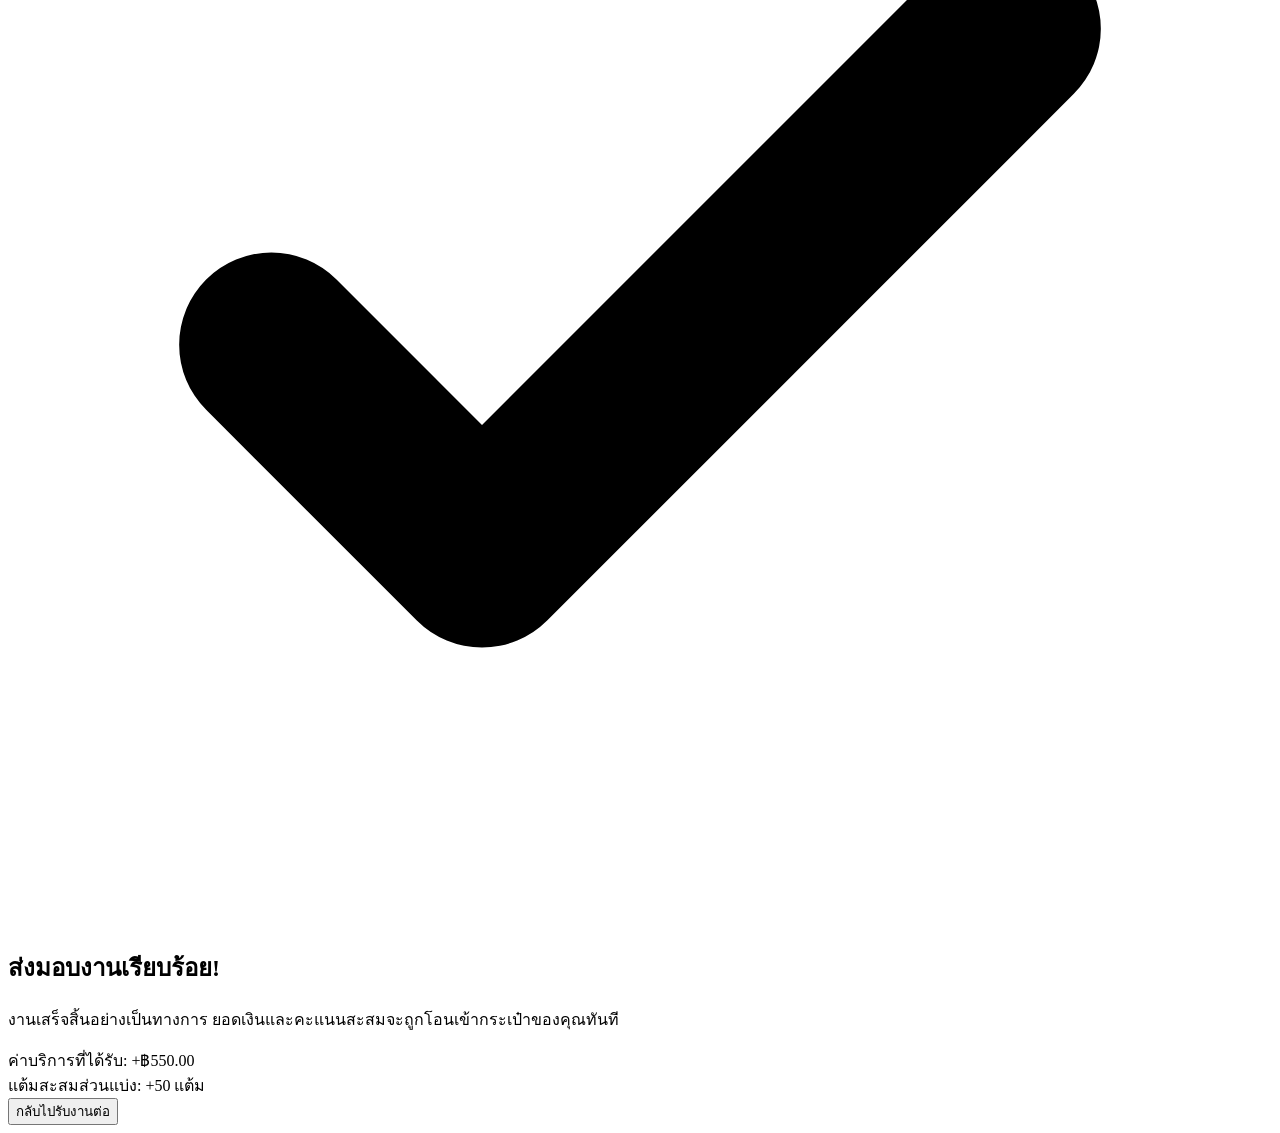
==== commit 80ce295a: "Fix vacationMode ReferenceError on startup and implement localStorage persistence" ====
--- a/app/static/maid/index.html
+++ b/app/static/maid/index.html
@@ -247,7 +247,7 @@
                             <svg class="w-5 h-5" fill="none" stroke="currentColor" stroke-width="2" viewBox="0 0 24 24"><path d="M12 3v1m0 16v1m9-9h-1M4 12H3m15.364-6.364l-.707.707M6.343 17.657l-.707.707m0-12.728l.707.707m12.728 12.728l.707-.707M12 8a4 4 0 100 8 4 4 0 000-8z"></path></svg>
                         </div>
                         <div>
-                            <h4 class="font-bold text-[14px]">โหมดวันหยุดพักร้อน</h4>
+                            <h4 class="font-bold text-[14px]">โหมดวันหยุด</h4>
                             <p class="text-[11px] text-slate-400">ปิดการรับงานทั้งหมดชั่วคราว</p>
                         </div>
                     </div>
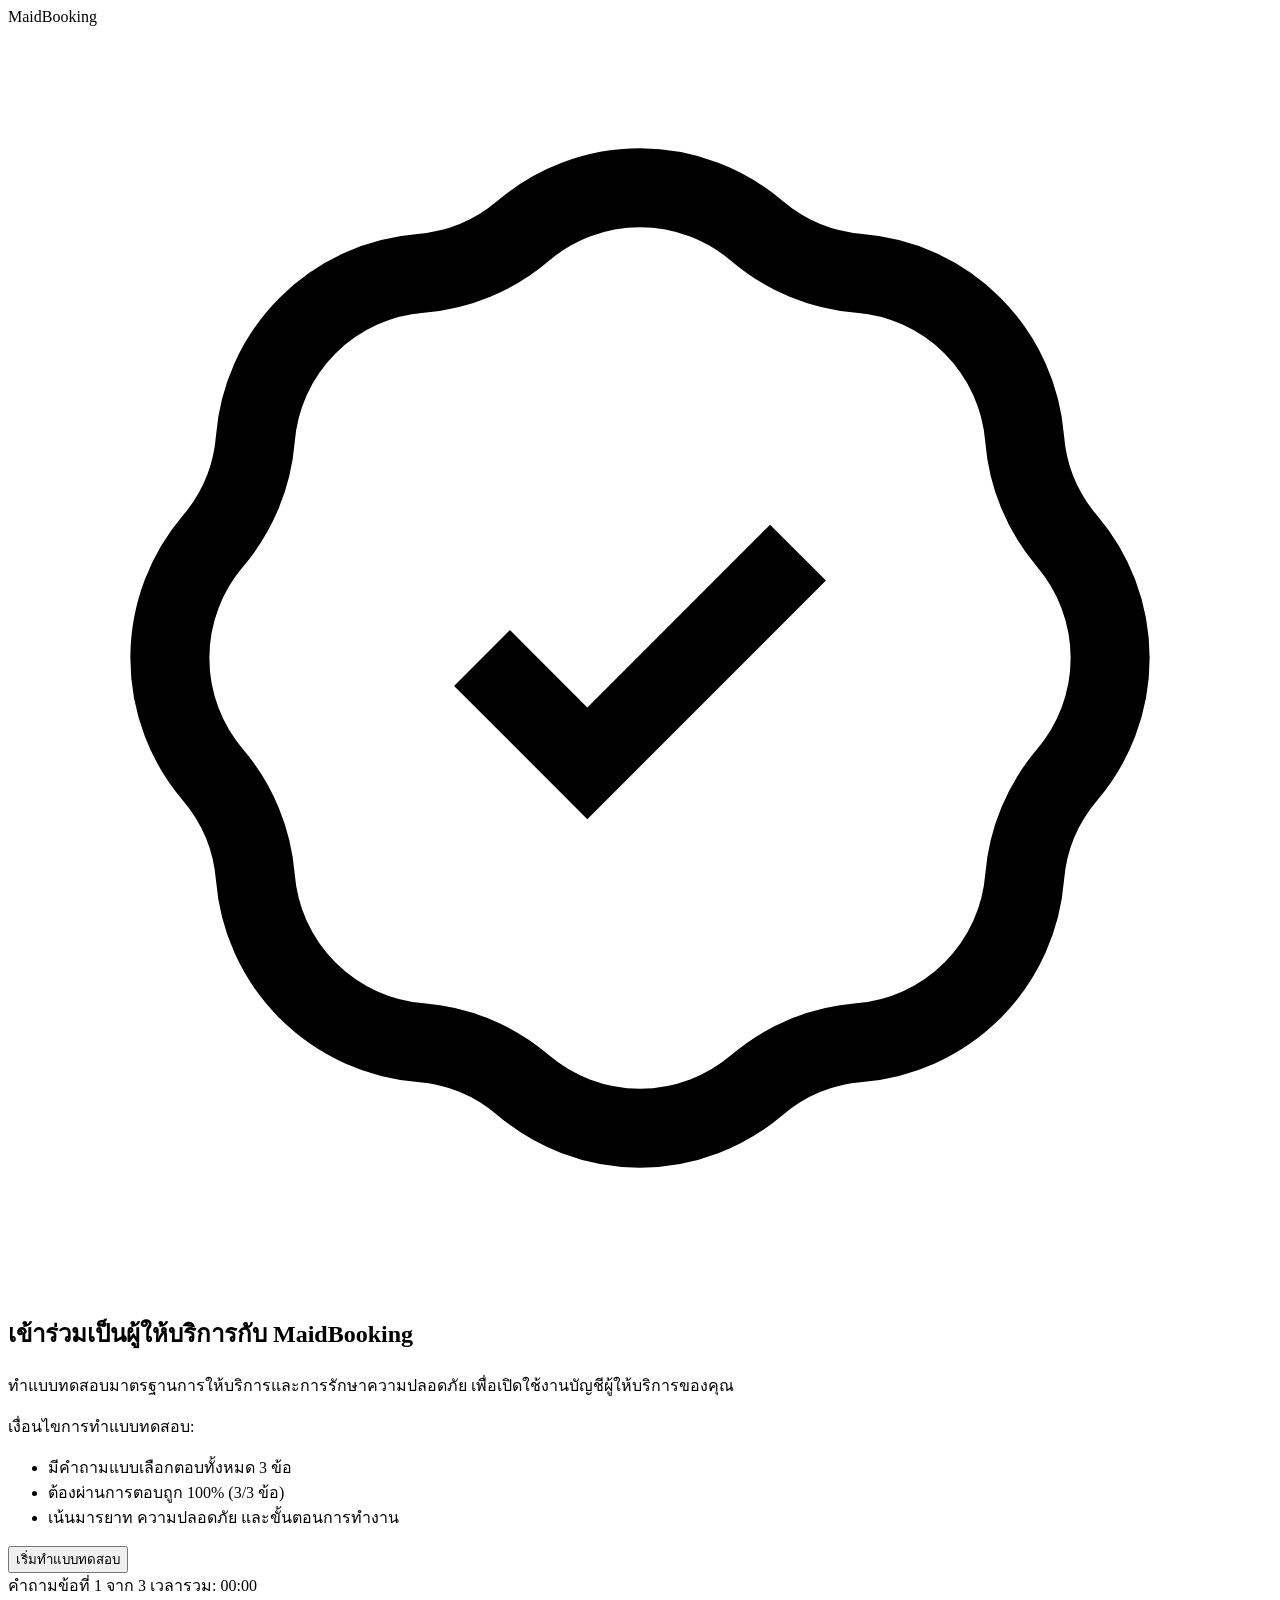
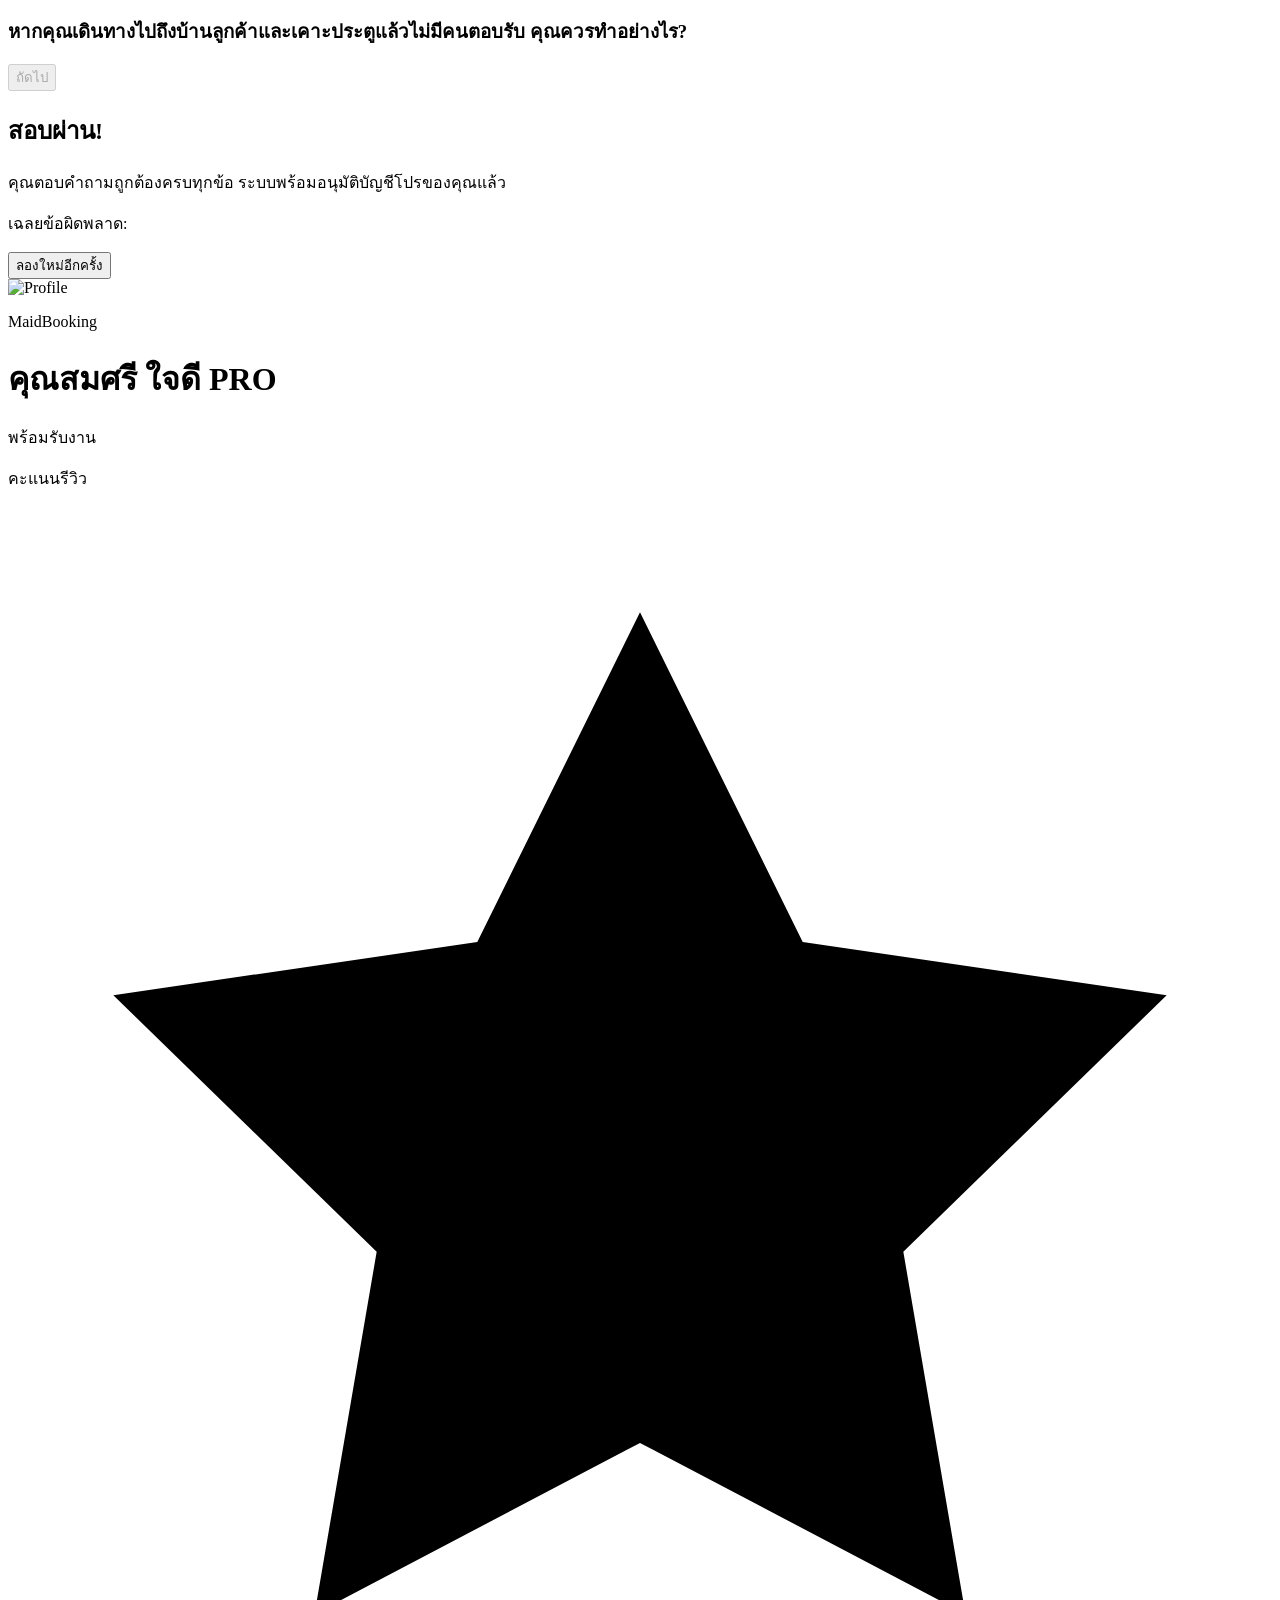
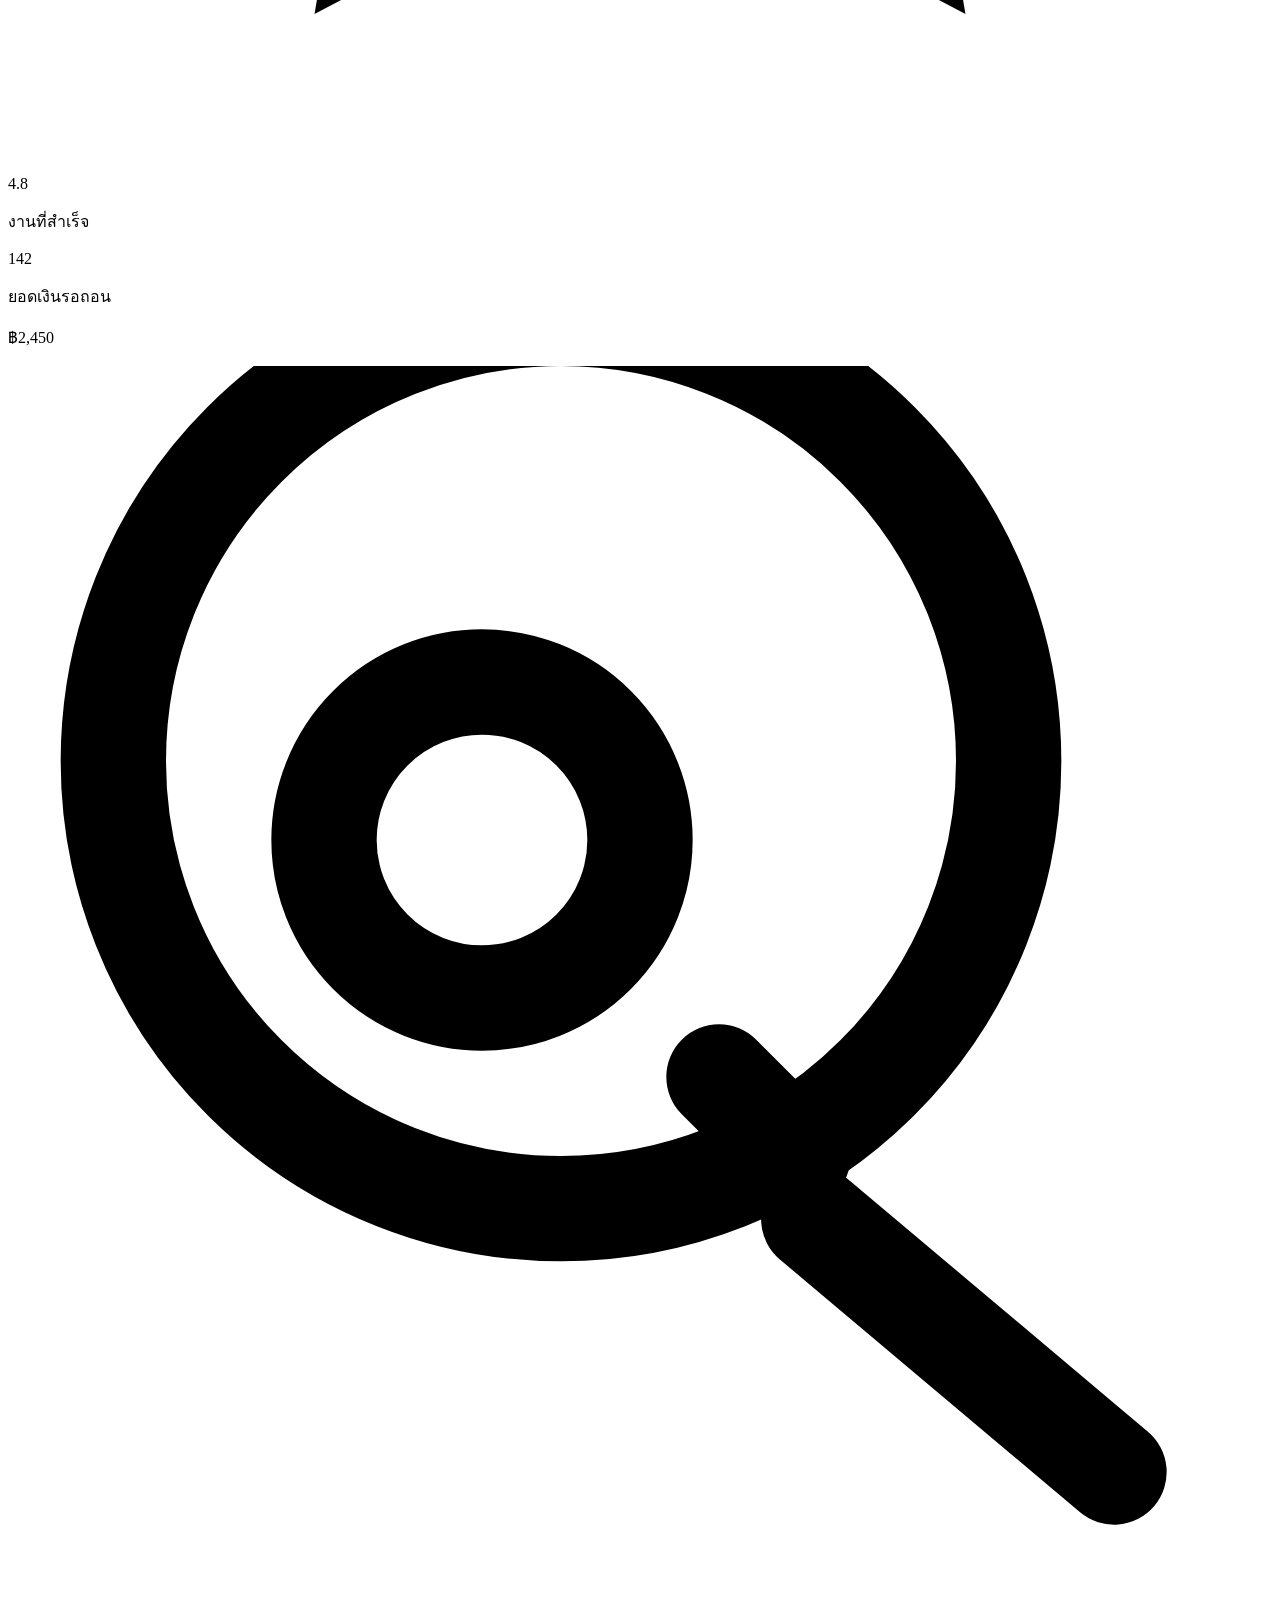
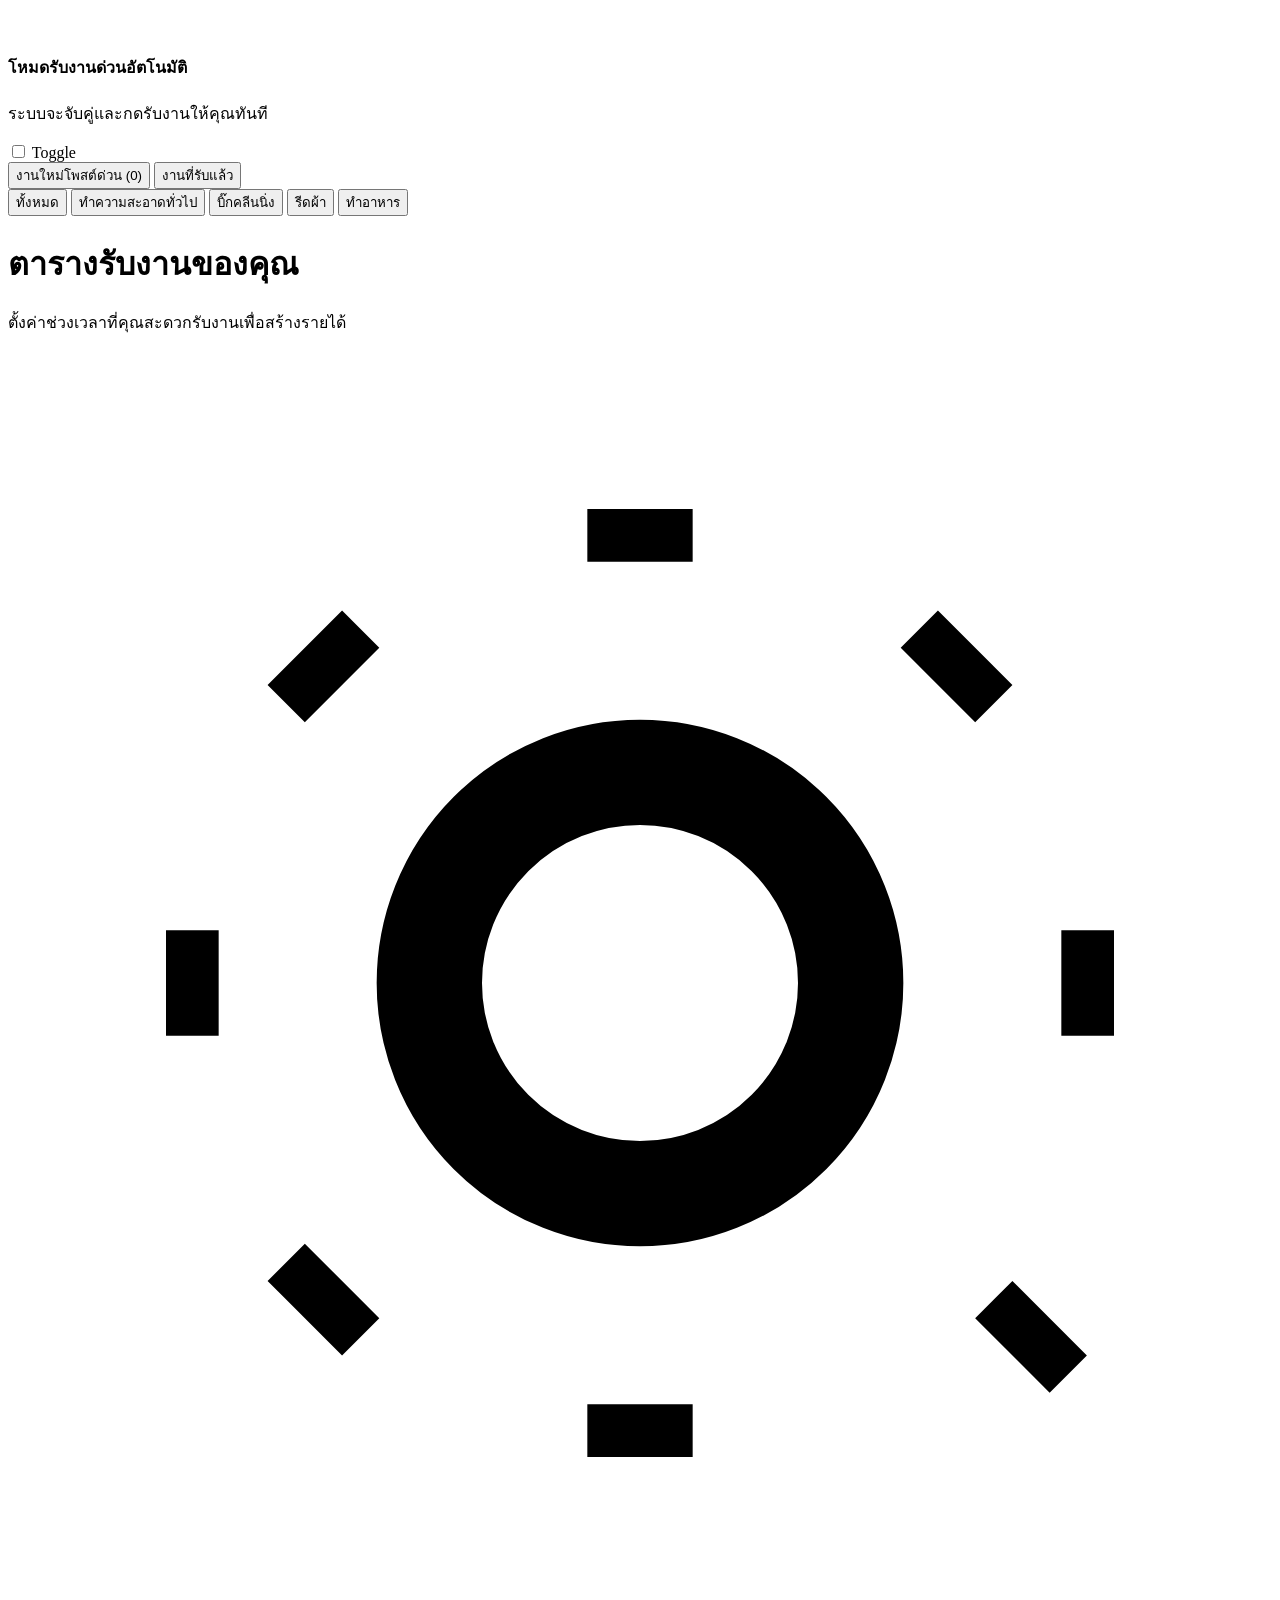
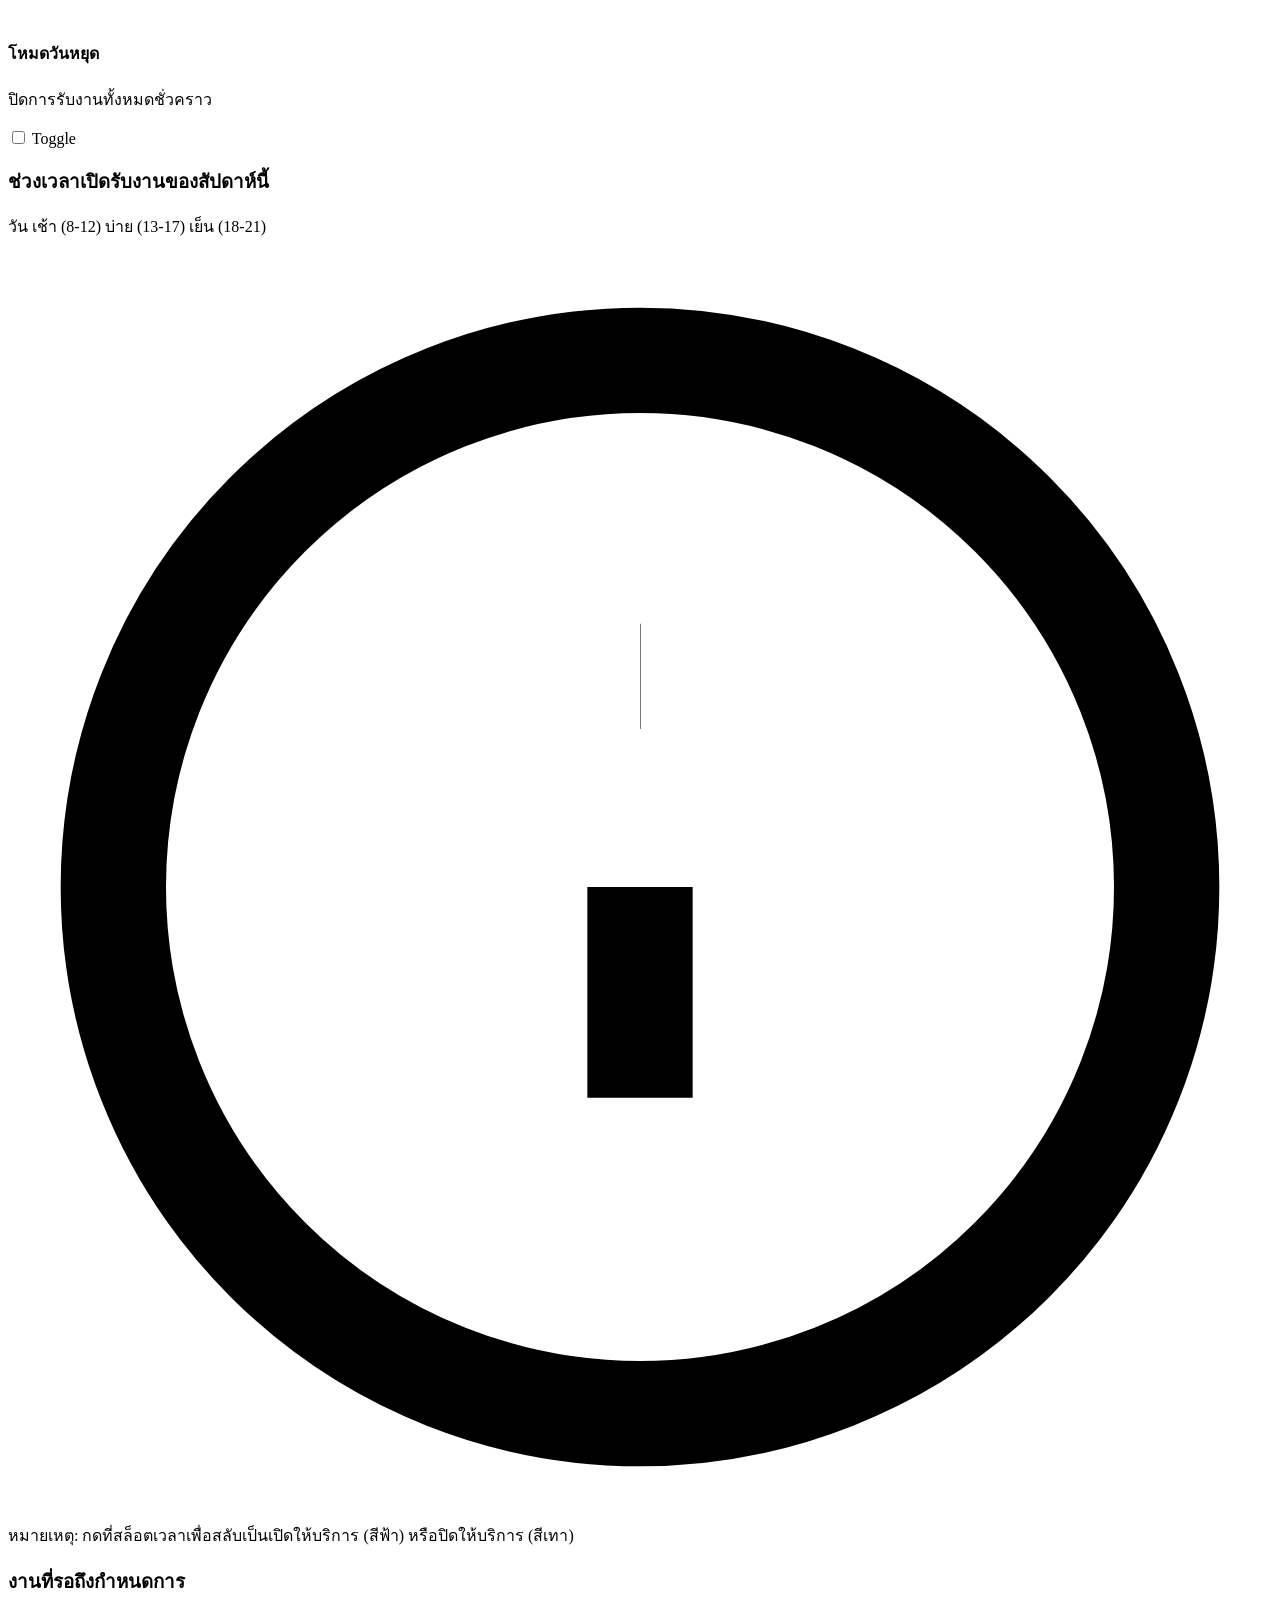
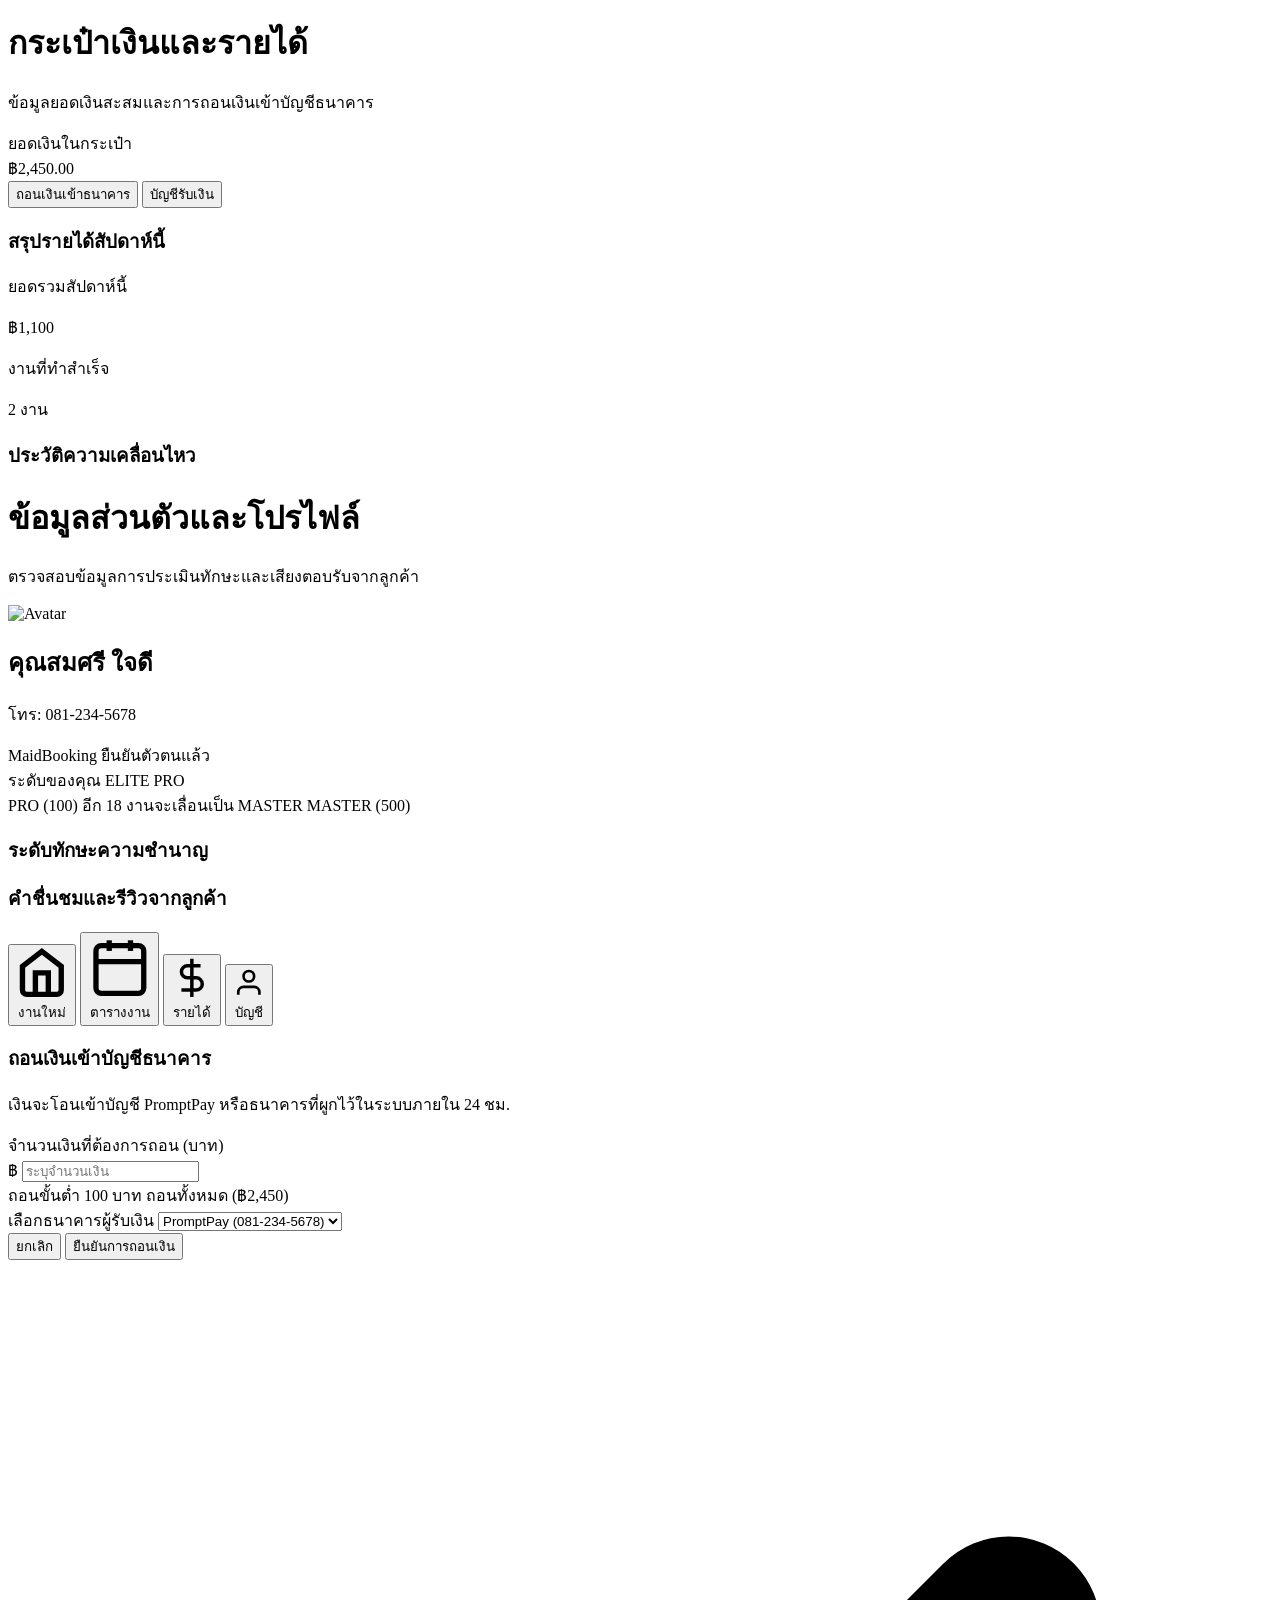
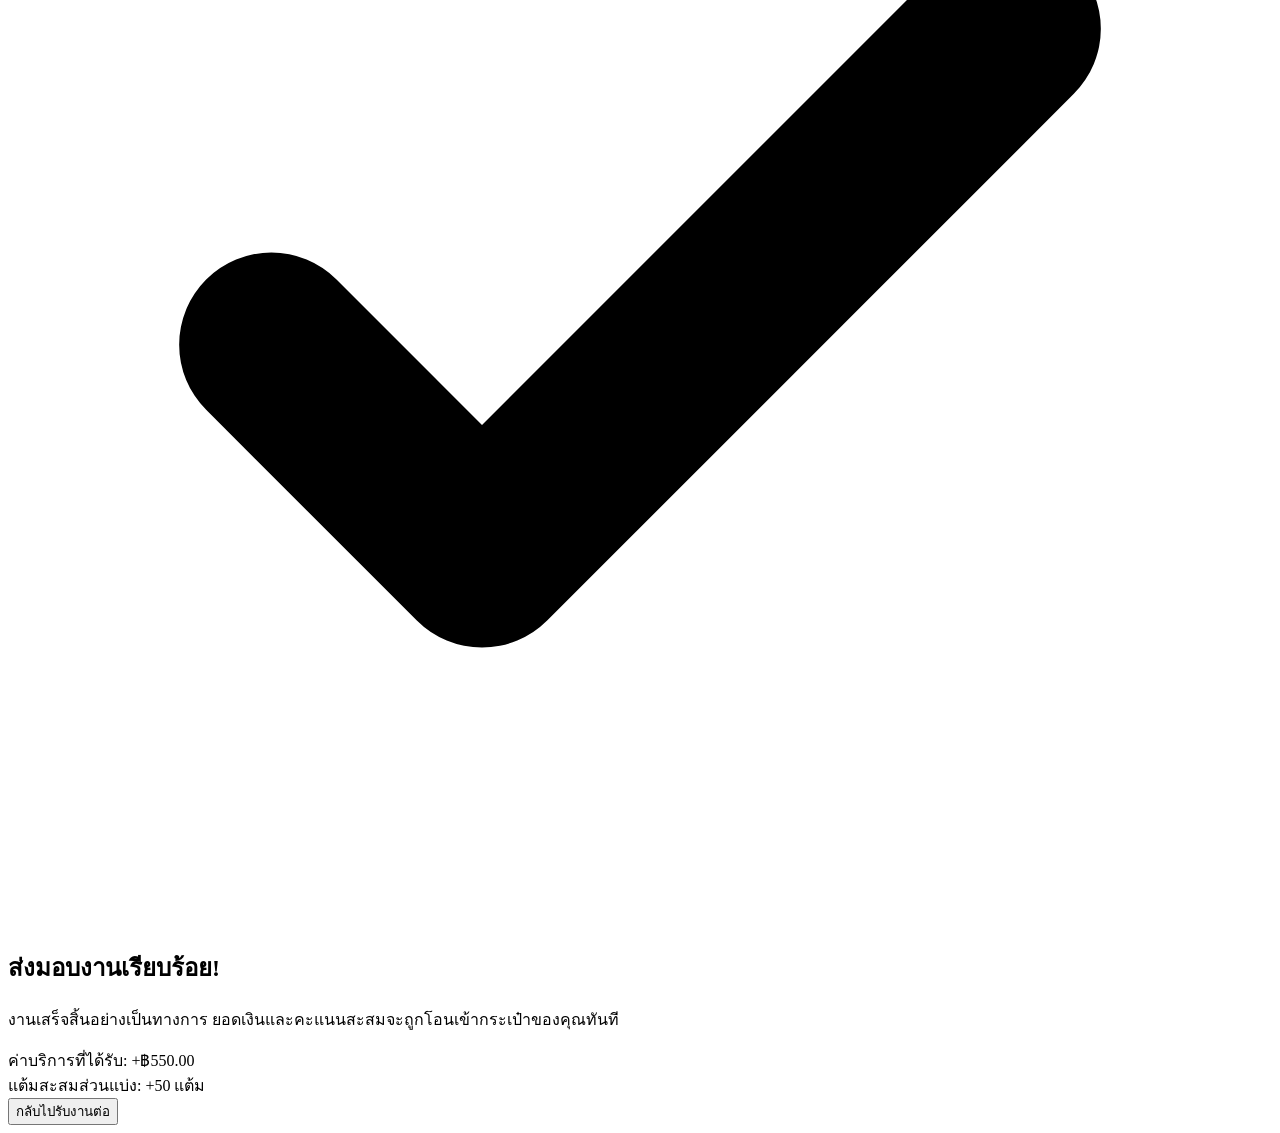
==== commit eb6a1f88: "feat: align maid page mock bookings with production database seeding" ====
--- a/app/static/maid/index.html
+++ b/app/static/maid/index.html
@@ -6,7 +6,7 @@
     <title>MaidBooking</title>
     <script src="https://cdn.tailwindcss.com"></script>
     <script charset="utf-8" src="https://static.line-scdn.net/liff/edge/2/sdk.js"></script>
-    <link rel="stylesheet" href="/static/maid/css/maid_style.css?v=1.1.1">
+    <link rel="stylesheet" href="/static/maid/css/maid_style.css?v=1.1.2">
     <script>
         tailwind.config = {
             theme: {
@@ -398,7 +398,7 @@
 
                 <!-- Skill matrix -->
                 <div class="bg-white rounded-3xl p-5 border border-slate-100 shadow-premium mb-6">
-                    <h3 class="font-black text-slate-800 text-[15px] mb-4">ระดับทักษะความชำนาญ (Skill Matrix)</h3>
+                    <h3 class="font-black text-slate-800 text-[15px] mb-4">ระดับทักษะความชำนาญ</h3>
                     
                     <div class="flex flex-col gap-4" id="account-skills-list">
                         <!-- Skills will be rendered here dynamically -->
@@ -522,6 +522,6 @@
     </div>
 </div>
 
-<script src="/static/maid/js/maid_app.js?v=1.1.2"></script>
+<script src="/static/maid/js/maid_app.js?v=1.1.3"></script>
 </body>
 </html>
